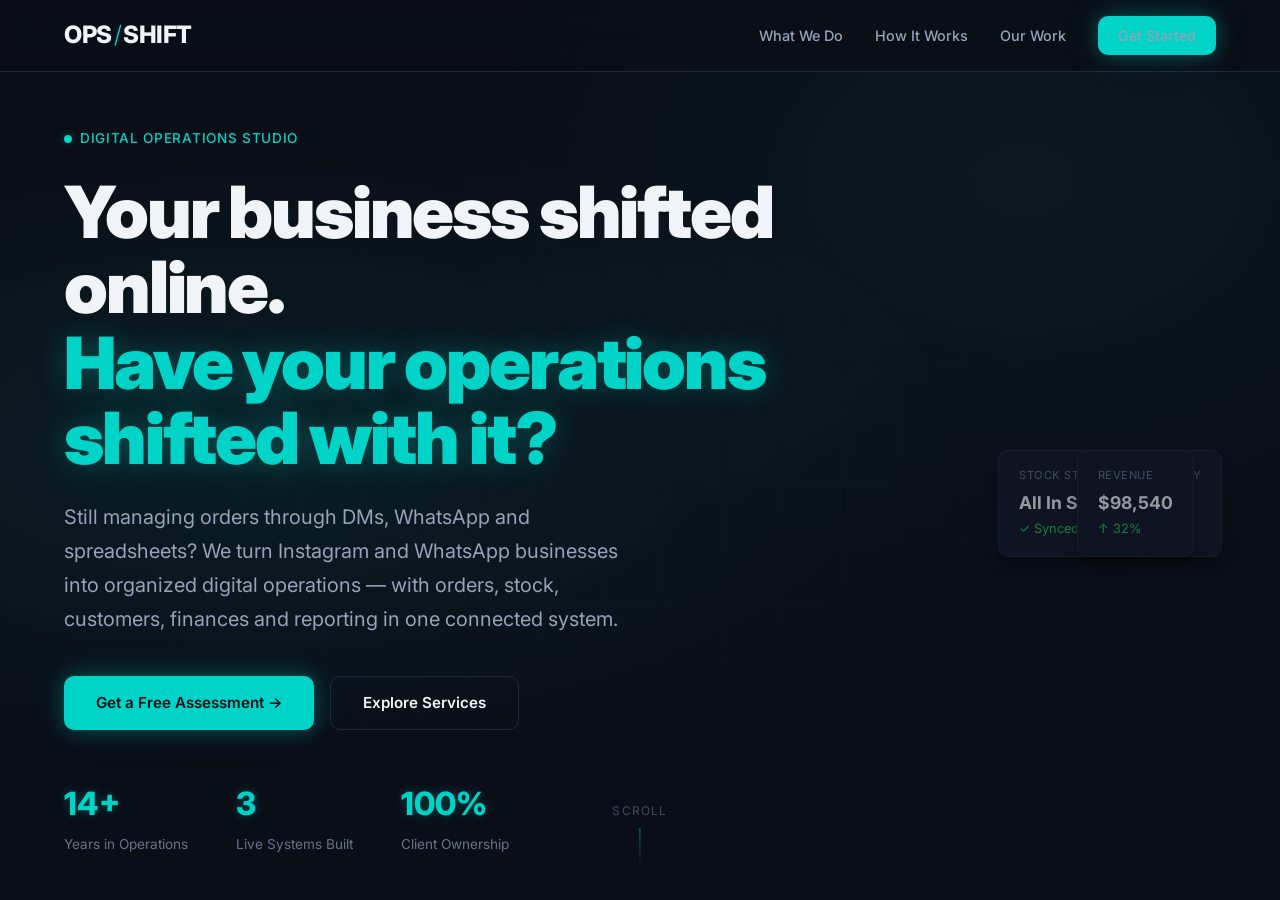
==== index.html @ fdfb65d0 "Add files via upload" ====
<!DOCTYPE html><html lang='en'><head><meta charset='UTF-8'><meta name='viewport' content='width=device-width, initial-scale=1.0'><title>OPS/SHIFT | Digital Operations Studio</title><link rel='preconnect' href='https://fonts.googleapis.com'><link rel='preconnect' href='https://fonts.gstatic.com' crossorigin><link href='https://fonts.googleapis.com/css2?family=Inter:wght@300;400;500;600;700;800;900&display=swap' rel='stylesheet'><link rel='stylesheet' href='styles.css'><style>nav{position:fixed;top:0;left:0;right:0;z-index:1000;padding:16px 0;background:rgba(10,14,23,0.8);backdrop-filter:blur(20px);border-bottom:1px solid var(--border);transition:var(--transition-base)}nav.scrolled{padding:12px 0;background:rgba(10,14,23,0.95)}.nav-inner{display:flex;align-items:center;justify-content:space-between}.logo{font-family:var(--font-display);font-size:1.5rem;font-weight:800;color:var(--text-primary);letter-spacing:-0.02em;display:flex;align-items:center;gap:2px}.logo .slash{color:var(--accent);font-weight:300;text-shadow:0 0 10px var(--accent-glow)}.nav-links{display:flex;align-items:center;gap:32px}@media(max-width:768px){.nav-links{display:none}}.nav-links a{color:var(--text-secondary);font-size:0.9rem;font-weight:500;position:relative}.nav-links a::after{content:'';position:absolute;bottom:-4px;left:0;width:0;height:2px;background:var(--accent);transition:var(--transition-base);box-shadow:0 0 6px var(--accent-glow)}.nav-links a:hover{color:var(--text-primary)}.nav-links a:hover::after{width:100%}.nav-cta{padding:8px 20px;font-size:0.85rem}.mobile-menu-btn{display:none;background:none;border:none;color:var(--text-primary);font-size:1.5rem;cursor:pointer}@media(max-width:768px){.mobile-menu-btn{display:block}}.hero{min-height:100vh;display:flex;align-items:center;position:relative;overflow:hidden;padding-top:80px}.hero-bg{position:absolute;inset:0;z-index:0}.hero-bg::before{content:'';position:absolute;inset:0;background:radial-gradient(ellipse at 20% 50%,rgba(0,212,200,0.08) 0%,transparent 50%),radial-gradient(ellipse at 80% 20%,rgba(0,212,200,0.05) 0%,transparent 40%)}.hero-grid{position:absolute;inset:0;background-image:linear-gradient(rgba(0,212,200,0.03) 1px,transparent 1px),linear-gradient(90deg,rgba(0,212,200,0.03) 1px,transparent 1px);background-size:60px 60px;opacity:0.5;mask-image:radial-gradient(ellipse at center,black 30%,transparent 70%)}.hero-content{position:relative;z-index:2;max-width:800px}.hero-tag{display:inline-flex;align-items:center;gap:8px;margin-bottom:24px}.hero-tag .dot{width:8px;height:8px;background:var(--accent);border-radius:50%;box-shadow:0 0 10px var(--accent-glow);animation:pulse 2s ease-in-out infinite}.hero-tag span{font-size:0.85rem;color:var(--accent);font-weight:500;letter-spacing:0.05em;text-transform:uppercase}.hero-title{font-family:var(--font-display);font-size:clamp(2.5rem,6vw,4.5rem);font-weight:900;line-height:1.05;margin-bottom:24px;letter-spacing:-0.03em}.hero-title .line{display:block}.hero-title .accent{color:var(--accent);text-shadow:0 0 30px var(--accent-glow)}.hero-desc{font-size:clamp(1rem,2vw,1.25rem);color:var(--text-secondary);max-width:560px;margin-bottom:40px;line-height:1.7}.hero-cta{display:flex;gap:16px;flex-wrap:wrap;margin-bottom:48px}.hero-stats{display:flex;gap:48px;flex-wrap:wrap}.stat-item{opacity:0;animation:fadeInUp 0.6s ease forwards}.stat-item:nth-child(1){animation-delay:0.8s}.stat-item:nth-child(2){animation-delay:1s}.stat-item:nth-child(3){animation-delay:1.2s}.stat-number{font-family:var(--font-display);font-size:2rem;font-weight:800;color:var(--accent);text-shadow:0 0 10px var(--accent-glow)}.stat-label{font-size:0.85rem;color:var(--text-muted);margin-top:4px}.hero-visual{position:absolute;right:0;top:50%;transform:translateY(-50%);width:45%;max-width:600px;z-index:1;opacity:0.6;pointer-events:none}@media(max-width:1024px){.hero-visual{display:none}}.floating-card{position:absolute;background:var(--bg-card);border:1px solid var(--border);border-radius:var(--radius-md);padding:16px 20px;box-shadow:var(--shadow-lg);animation:float 6s ease-in-out infinite}.floating-card:nth-child(1){top:20%;right:10%;animation-delay:0s}.floating-card:nth-child(2){top:45%;right:25%;animation-delay:2s}.floating-card:nth-child(3){top:70%;right:15%;animation-delay:4s}.floating-card .label{font-size:0.7rem;color:var(--text-muted);text-transform:uppercase;letter-spacing:0.05em;margin-bottom:4px}.floating-card .value{font-family:var(--font-display);font-size:1.1rem;font-weight:700;color:var(--text-primary)}.floating-card .change{font-size:0.8rem;color:var(--success);margin-top:2px}.scroll-indicator{position:absolute;bottom:32px;left:50%;transform:translateX(-50%);display:flex;flex-direction:column;align-items:center;gap:8px;opacity:0.6}.scroll-indicator span{font-size:0.75rem;color:var(--text-muted);text-transform:uppercase;letter-spacing:0.1em}.scroll-indicator .line{width:1px;height:40px;background:linear-gradient(to bottom,var(--accent),transparent);animation:pulse 2s ease-in-out infinite}</style></head><body><div class='scanline-overlay'></div><div class='noise-overlay'></div><div class='cursor-glow' id='cursorGlow'></div><nav id='navbar'><div class='container nav-inner'><a href='index.html' class='logo'>OPS<span class='slash'>/</span>SHIFT</a><div class='nav-links'><a href='services.html'>What We Do</a><a href='process.html'>How It Works</a><a href='work.html'>Our Work</a><a href='contact.html' class='btn btn-primary nav-cta'>Get Started</a></div><button class='mobile-menu-btn' id='mobileMenuBtn' aria-label='Menu'>☰</button></div></nav><main><section class='hero'><div class='hero-bg'><div class='hero-grid'></div></div><div class='container'><div class='hero-content'><div class='hero-tag'><span class='dot'></span><span>Digital Operations Studio</span></div><h1 class='hero-title'><span class='line'>Your business shifted</span><span class='line'>online.</span><span class='line accent'>Have your operations</span><span class='line accent'>shifted with it?</span></h1><p class='hero-desc'>Still managing orders through DMs, WhatsApp and spreadsheets? We turn Instagram and WhatsApp businesses into organized digital operations — with orders, stock, customers, finances and reporting in one connected system.</p><div class='hero-cta'><a href='contact.html' class='btn btn-primary'>Get a Free Assessment →</a><a href='services.html' class='btn btn-outline'>Explore Services</a></div><div class='hero-stats'><div class='stat-item'><div class='stat-number'>14+</div><div class='stat-label'>Years in Operations</div></div><div class='stat-item'><div class='stat-number'>3</div><div class='stat-label'>Live Systems Built</div></div><div class='stat-item'><div class='stat-number'>100%</div><div class='stat-label'>Client Ownership</div></div></div></div></div><div class='hero-visual'><div class='floating-card'><div class='label'>Orders Today</div><div class='value'>128</div><div class='change'>↑ 28%</div></div><div class='floating-card'><div class='label'>Stock Status</div><div class='value'>All In Stock</div><div class='change'>✓ Synced</div></div><div class='floating-card'><div class='label'>Revenue</div><div class='value'>$98,540</div><div class='change'>↑ 32%</div></div></div><div class='scroll-indicator'><span>Scroll</span><div class='line'></div></div></section></main><script>document.addEventListener('DOMContentLoaded',()=>{const navbar=document.getElementById('navbar');window.addEventListener('scroll',()=>{if(window.scrollY>50){navbar.classList.add('scrolled')}else{navbar.classList.remove('scrolled')}});const cursorGlow=document.getElementById('cursorGlow');let mouseX=0,mouseY=0,currentX=0,currentY=0;document.addEventListener('mousemove',(e)=>{mouseX=e.clientX;mouseY=e.clientY;cursorGlow.classList.add('active')});function animateCursor(){currentX+=(mouseX-currentX)*0.1;currentY+=(mouseY-currentY)*0.1;cursorGlow.style.left=currentX+'px';cursorGlow.style.top=currentY+'px';requestAnimationFrame(animateCursor)}animateCursor();document.addEventListener('mouseleave',()=>cursorGlow.classList.remove('active'));const observerOptions={threshold:0.1,rootMargin:'0px 0px -50px 0px'};const observer=new IntersectionObserver((entries)=>{entries.forEach(entry=>{if(entry.isIntersecting){entry.target.style.opacity='1';entry.target.style.transform='translateY(0)';observer.unobserve(entry.target)}})},observerOptions);document.querySelectorAll('.stat-item').forEach(el=>{el.style.opacity='0';el.style.transform='translateY(20px)';el.style.transition='opacity 0.6s ease, transform 0.6s ease';observer.observe(el)})});</script><script type="module" src="https://static.cloudflareinsights.com/beacon.min.js/v4513226cdae34746b4dedf0b4dfa099e1781791509496" integrity="sha512-ZE9pZaUXND66v380QUtch/5sE9tPFh2zg45pR2PB0CVkCtOREv2AJKkSidISWkysEuQ0EH8faUU5du78bx87UQ==" data-cf-beacon='{"version":"2024.11.0","token":"4655f3c58dd6497fb7ddb85b68480db7"}' crossorigin="anonymous"></script>
</body></html>
---- styles.css ----
:root {--bg-primary:#0a0e17;--bg-secondary:#0d111c;--bg-card:#111827;--bg-card-hover:#1a2332;--text-primary:#f0f4f8;--text-secondary:#94a3b8;--text-muted:#64748b;--accent:#00d4c8;--accent-glow:rgba(0,212,200,0.3);--accent-dim:rgba(0,212,200,0.1);--border:#1e293b;--border-hover:#334155;--danger:#ef4444;--success:#22c55e;--font-display:'Inter',system-ui,-apple-system,sans-serif;--font-body:'Inter',system-ui,-apple-system,sans-serif;--transition-fast:0.15s ease;--transition-base:0.3s ease;--transition-slow:0.5s cubic-bezier(0.4,0,0.2,1);--shadow-sm:0 1px 2px rgba(0,0,0,0.3);--shadow-md:0 4px 6px -1px rgba(0,0,0,0.4),0 2px 4px -2px rgba(0,0,0,0.3);--shadow-lg:0 10px 15px -3px rgba(0,0,0,0.5),0 4px 6px -4px rgba(0,0,0,0.4);--shadow-glow:0 0 20px var(--accent-glow),0 0 40px var(--accent-dim);--radius-sm:6px;--radius-md:10px;--radius-lg:16px;--radius-xl:24px}*{margin:0;padding:0;box-sizing:border-box}html{scroll-behavior:smooth;font-size:16px}body{font-family:var(--font-body);background:var(--bg-primary);color:var(--text-primary);line-height:1.6;overflow-x:hidden;min-height:100vh;-webkit-font-smoothing:antialiased;-moz-osx-font-smoothing:grayscale}::selection{background:var(--accent);color:var(--bg-primary)}::-webkit-scrollbar{width:8px}::-webkit-scrollbar-track{background:var(--bg-primary)}::-webkit-scrollbar-thumb{background:var(--border);border-radius:4px}::-webkit-scrollbar-thumb:hover{background:var(--border-hover)}a{color:var(--accent);text-decoration:none;transition:var(--transition-base)}a:hover{color:var(--text-primary);text-shadow:0 0 10px var(--accent-glow)}img{max-width:100%;height:auto;display:block}.container{width:100%;max-width:1200px;margin:0 auto;padding:0 24px}@media(max-width:768px){.container{padding:0 16px}}.section{padding:100px 0;position:relative}@media(max-width:768px){.section{padding:60px 0}}.section-title{font-family:var(--font-display);font-size:clamp(2rem,5vw,3.5rem);font-weight:800;line-height:1.1;margin-bottom:16px;letter-spacing:-0.02em}.section-title .accent{color:var(--accent);text-shadow:0 0 20px var(--accent-glow)}.section-subtitle{font-size:clamp(1rem,2vw,1.25rem);color:var(--text-secondary);max-width:600px;margin-bottom:48px;line-height:1.7}.btn{display:inline-flex;align-items:center;justify-content:center;gap:8px;padding:14px 32px;font-family:var(--font-display);font-size:0.95rem;font-weight:600;border-radius:var(--radius-md);cursor:pointer;transition:var(--transition-base);border:none;white-space:nowrap;position:relative;overflow:hidden}.btn-primary{background:var(--accent);color:var(--bg-primary);box-shadow:var(--shadow-glow)}.btn-primary:hover{transform:translateY(-2px);box-shadow:0 0 30px var(--accent-glow),0 0 60px var(--accent-dim);color:var(--bg-primary)}.btn-primary:active{transform:translateY(0)}.btn-outline{background:transparent;color:var(--text-primary);border:1px solid var(--border)}.btn-outline:hover{border-color:var(--accent);color:var(--accent);box-shadow:var(--shadow-glow)}.btn-ghost{background:transparent;color:var(--text-secondary)}.btn-ghost:hover{color:var(--text-primary)}.card{background:var(--bg-card);border:1px solid var(--border);border-radius:var(--radius-lg);padding:32px;transition:var(--transition-base);position:relative;overflow:hidden}.card::before{content:'';position:absolute;top:0;left:0;right:0;height:1px;background:linear-gradient(90deg,transparent,var(--accent),transparent);opacity:0;transition:var(--transition-base)}.card:hover{border-color:var(--border-hover);transform:translateY(-4px);box-shadow:var(--shadow-lg)}.card:hover::before{opacity:1}.card-icon{width:48px;height:48px;border-radius:var(--radius-md);background:var(--accent-dim);display:flex;align-items:center;justify-content:center;margin-bottom:20px;color:var(--accent);font-size:1.5rem}.card-title{font-family:var(--font-display);font-size:1.25rem;font-weight:700;margin-bottom:12px}.card-text{color:var(--text-secondary);font-size:0.95rem;line-height:1.6}.tag{display:inline-flex;align-items:center;gap:6px;padding:6px 14px;background:var(--accent-dim);border:1px solid rgba(0,212,200,0.2);border-radius:100px;font-size:0.8rem;font-weight:500;color:var(--accent);letter-spacing:0.02em}.grid-2{display:grid;grid-template-columns:repeat(2,1fr);gap:24px}@media(max-width:768px){.grid-2{grid-template-columns:1fr}}.grid-3{display:grid;grid-template-columns:repeat(3,1fr);gap:24px}@media(max-width:768px){.grid-3{grid-template-columns:1fr}}.grid-4{display:grid;grid-template-columns:repeat(4,1fr);gap:24px}@media(max-width:1024px){.grid-4{grid-template-columns:repeat(2,1fr)}}@media(max-width:768px){.grid-4{grid-template-columns:1fr}}.divider{width:60px;height:3px;background:var(--accent);border-radius:2px;margin-bottom:24px;box-shadow:0 0 10px var(--accent-glow)}.text-center{text-align:center}.mx-auto{margin-left:auto;margin-right:auto}.mt-8{margin-top:32px}.mb-8{margin-bottom:32px}.flex{display:flex}.items-center{align-items:center}.justify-between{justify-content:space-between}.gap-4{gap:16px}.hidden{display:none}@keyframes fadeInUp{from{opacity:0;transform:translateY(30px)}to{opacity:1;transform:translateY(0)}}@keyframes fadeIn{from{opacity:0}to{opacity:1}}@keyframes slideInLeft{from{opacity:0;transform:translateX(-40px)}to{opacity:1;transform:translateX(0)}}@keyframes slideInRight{from{opacity:0;transform:translateX(40px)}to{opacity:1;transform:translateX(0)}}@keyframes pulse{0%,100%{opacity:1}50%{opacity:0.5}}@keyframes float{0%,100%{transform:translateY(0)}50%{transform:translateY(-10px)}}@keyframes scanline{0%{transform:translateY(-100%)}100%{transform:translateY(100vh)}}@keyframes glitch{0%,100%{transform:translate(0)}20%{transform:translate(-2px,2px)}40%{transform:translate(-2px,-2px)}60%{transform:translate(2px,2px)}80%{transform:translate(2px,-2px)}}.animate-fadeInUp{animation:fadeInUp 0.8s var(--transition-slow) forwards}.animate-fadeIn{animation:fadeIn 0.6s ease forwards}.animate-slideInLeft{animation:slideInLeft 0.8s var(--transition-slow) forwards}.animate-slideInRight{animation:slideInRight 0.8s var(--transition-slow) forwards}.animate-pulse-slow{animation:pulse 3s ease-in-out infinite}.animate-float{animation:float 6s ease-in-out infinite}.glitch-text{position:relative}.glitch-text::before,.glitch-text::after{content:attr(data-text);position:absolute;top:0;left:0;width:100%;height:100%}.glitch-text::before{left:2px;text-shadow:-1px 0 #ff0000;clip:rect(24px,550px,90px,0);animation:glitch 3s infinite linear alternate-reverse}.glitch-text::after{left:-2px;text-shadow:-1px 0 #00ffff;clip:rect(85px,550px,140px,0);animation:glitch 2.5s infinite linear alternate-reverse}.scanline-overlay{position:fixed;top:0;left:0;width:100%;height:100%;pointer-events:none;z-index:9999;opacity:0.03;background:repeating-linear-gradient(0deg,transparent,transparent 2px,rgba(0,212,200,0.03) 2px,rgba(0,212,200,0.03) 4px)}.noise-overlay{position:fixed;top:0;left:0;width:100%;height:100%;pointer-events:none;z-index:9998;opacity:0.02;background-image:url('data:image/svg+xml,<svg viewBox=0 0 256 256 xmlns=http://www.w3.org/2000/svg><filter id=noise><feTurbulence type=fractalNoise baseFrequency=0.9 numOctaves=4 stitchTiles=stitch/></filter><rect width=100%25 height=100%25 filter=url(%23noise)/></svg>');background-repeat:repeat;background-size:256px 256px}.cursor-glow{position:fixed;width:300px;height:300px;border-radius:50%;background:radial-gradient(circle,var(--accent-dim) 0%,transparent 70%);pointer-events:none;z-index:9997;transform:translate(-50%,-50%);transition:opacity 0.3s ease;opacity:0}.cursor-glow.active{opacity:1}@media(prefers-reduced-motion:reduce){*,*::before,*::after{animation-duration:0.01ms!important;animation-iteration-count:1!important;transition-duration:0.01ms!important}}
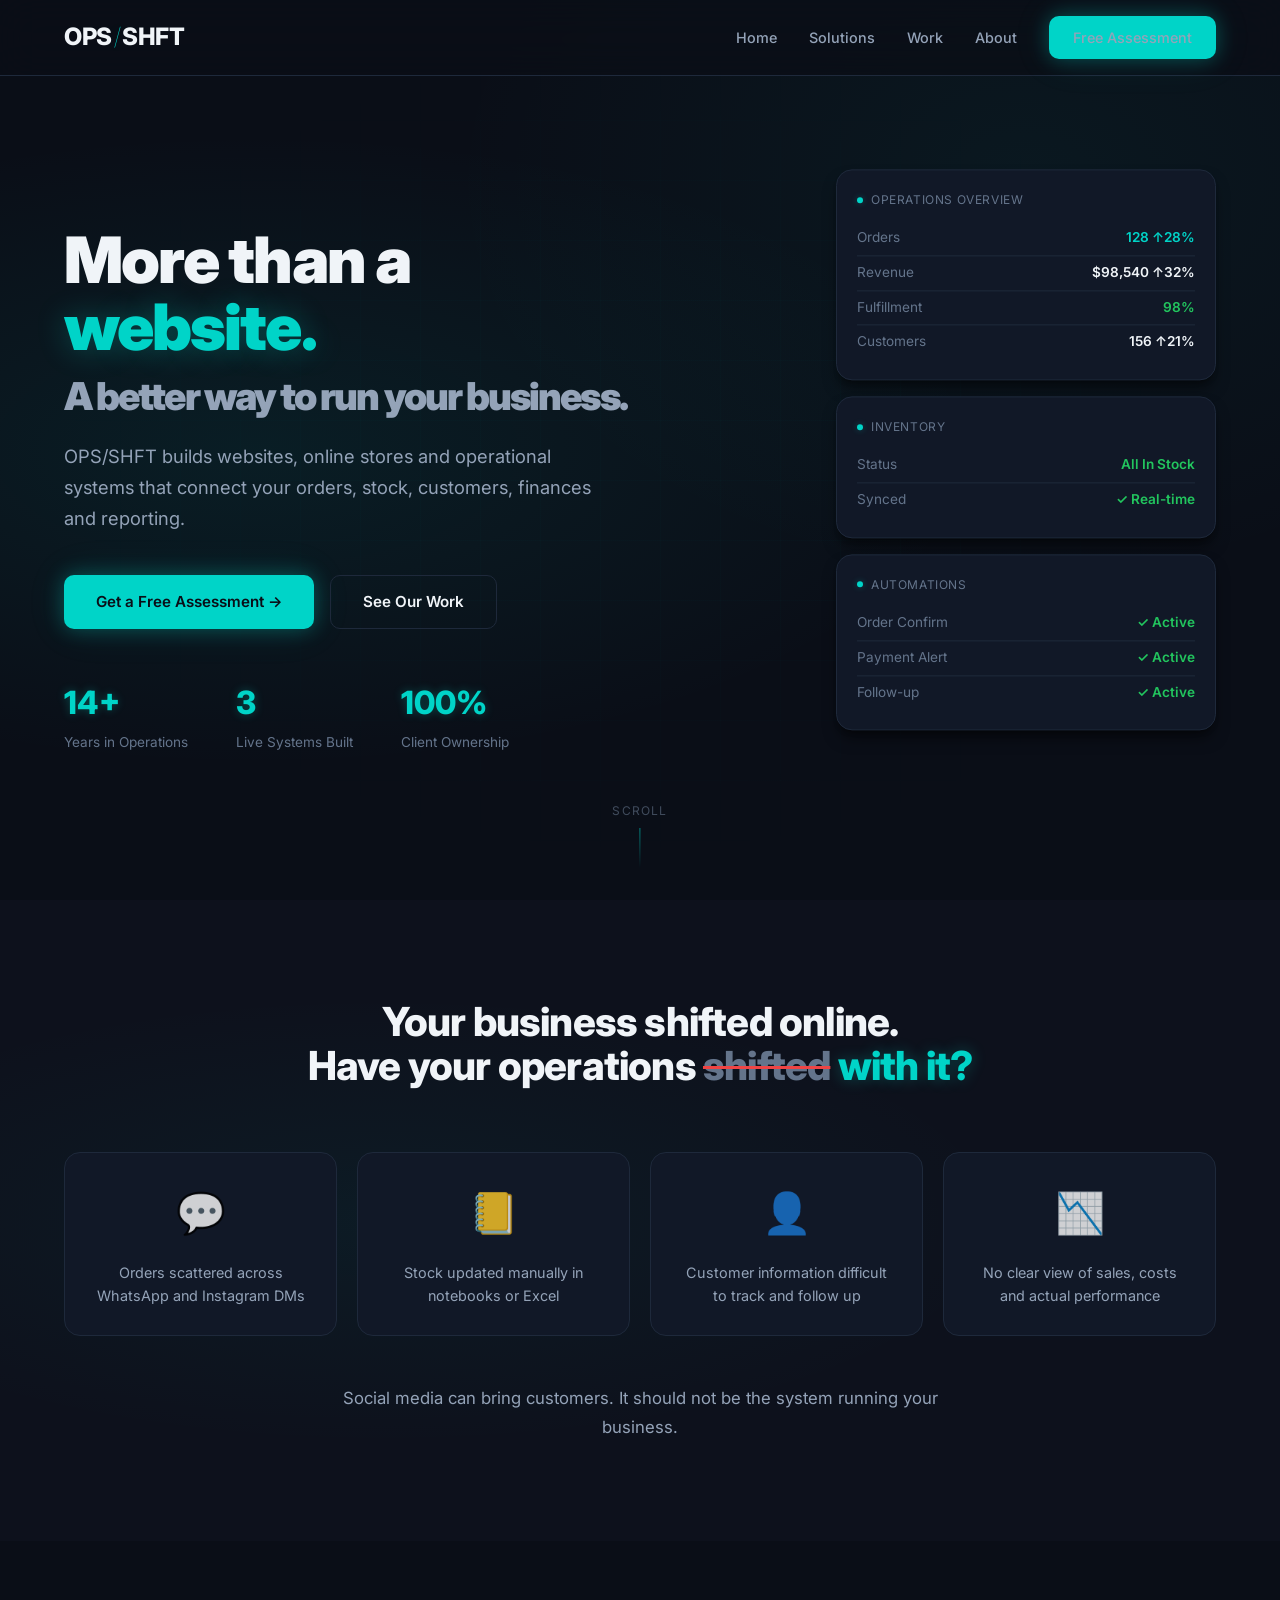
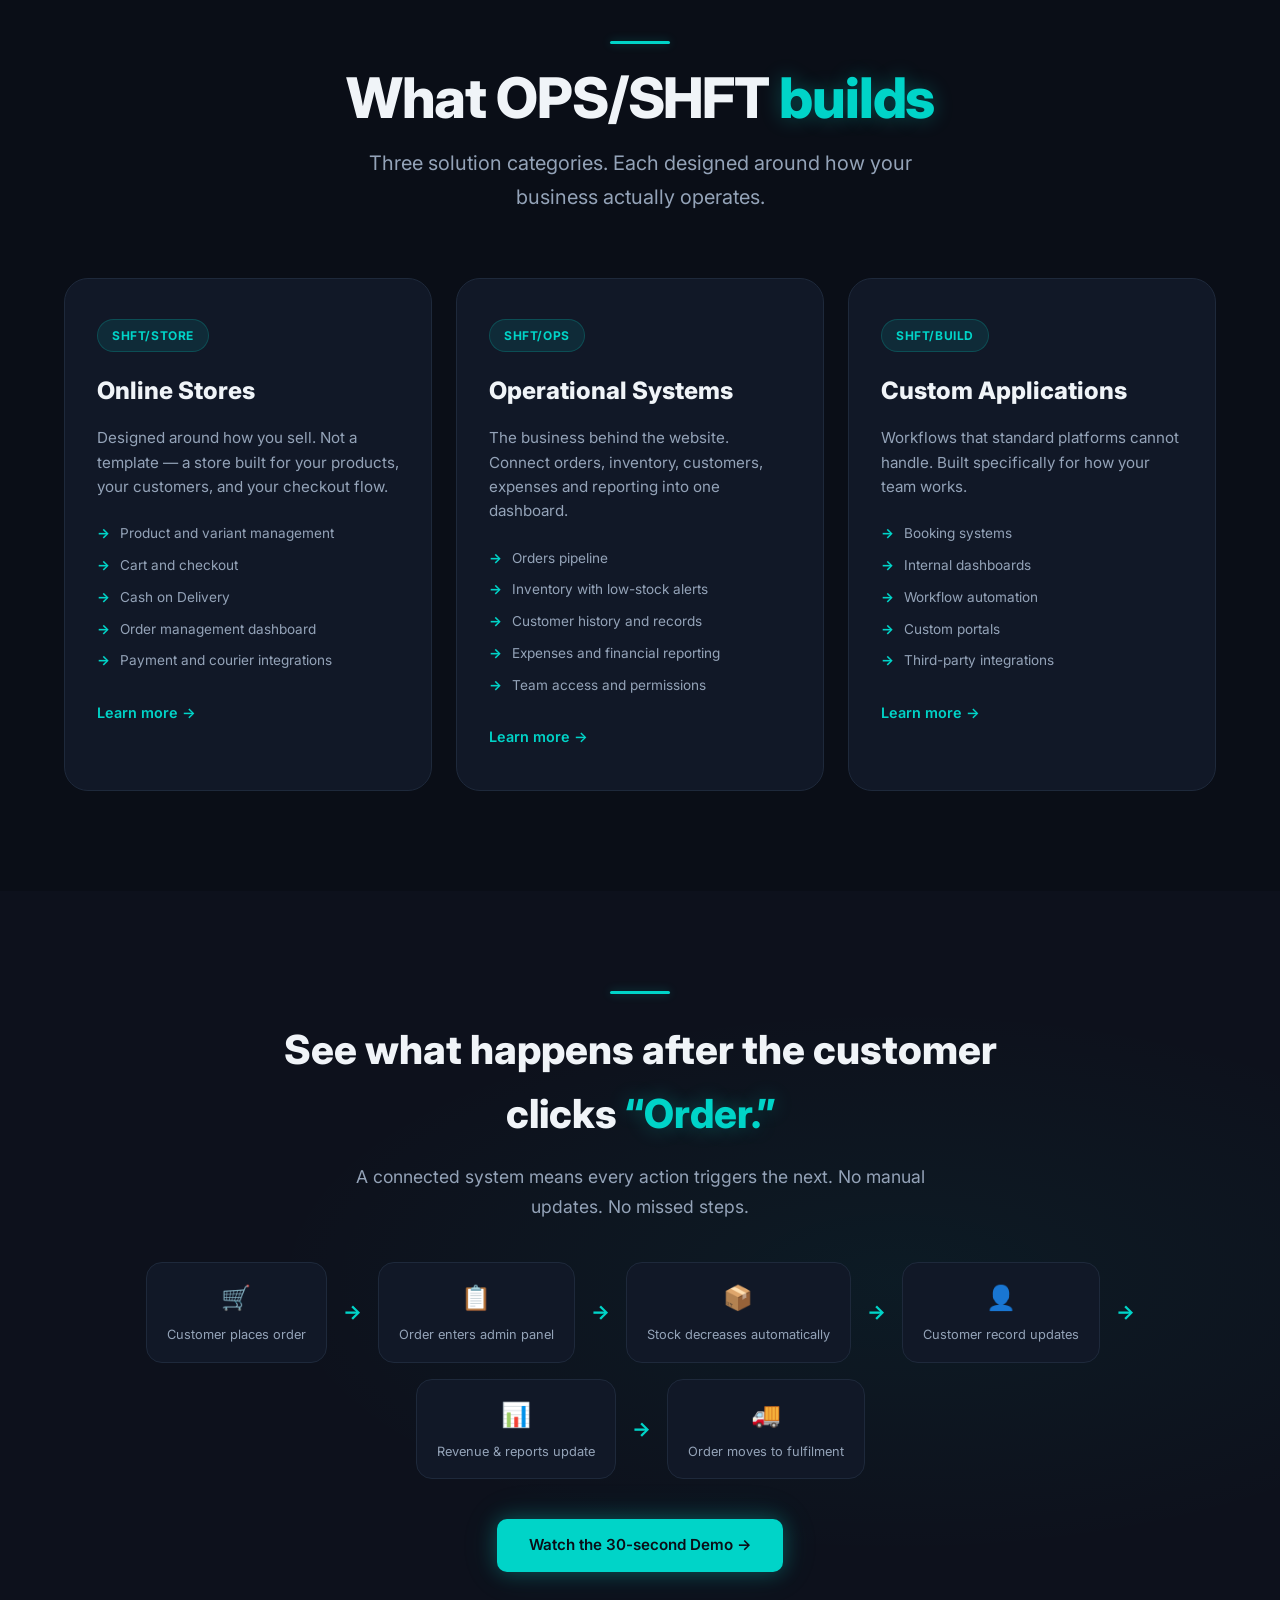
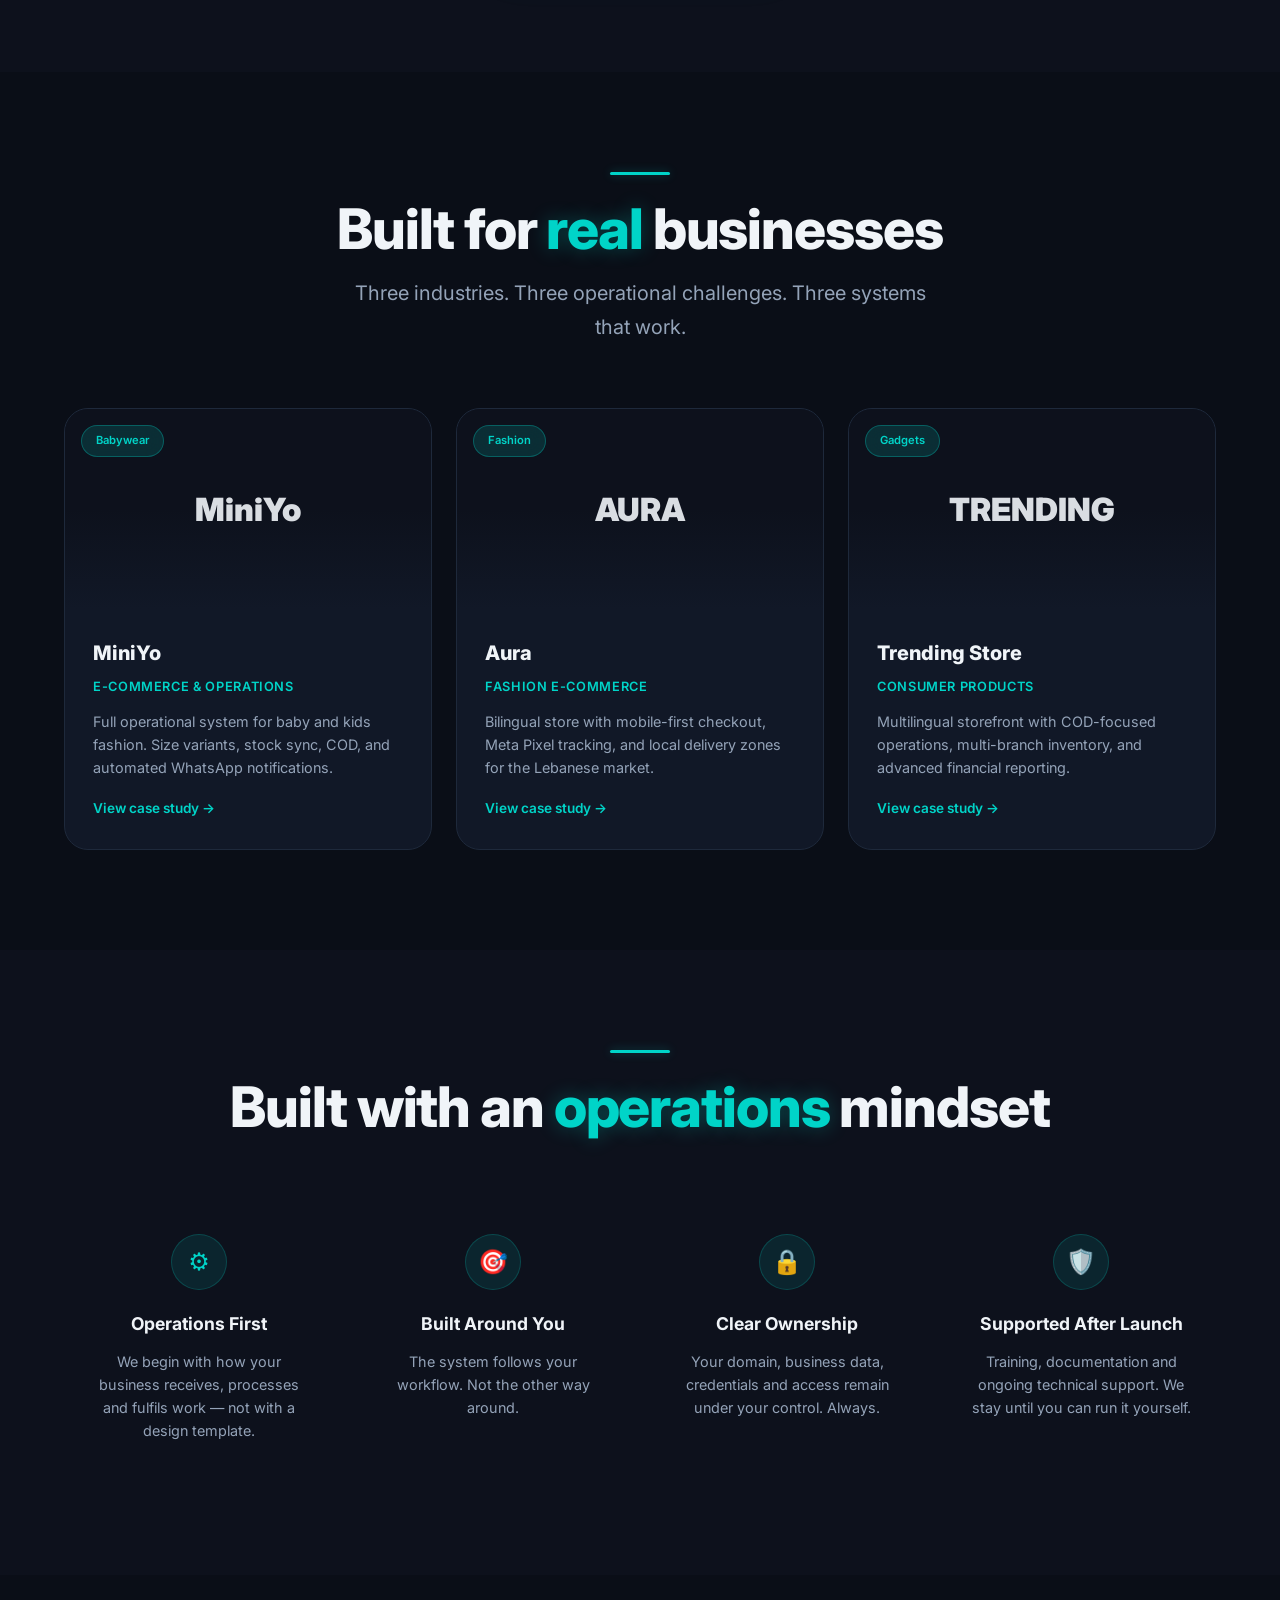
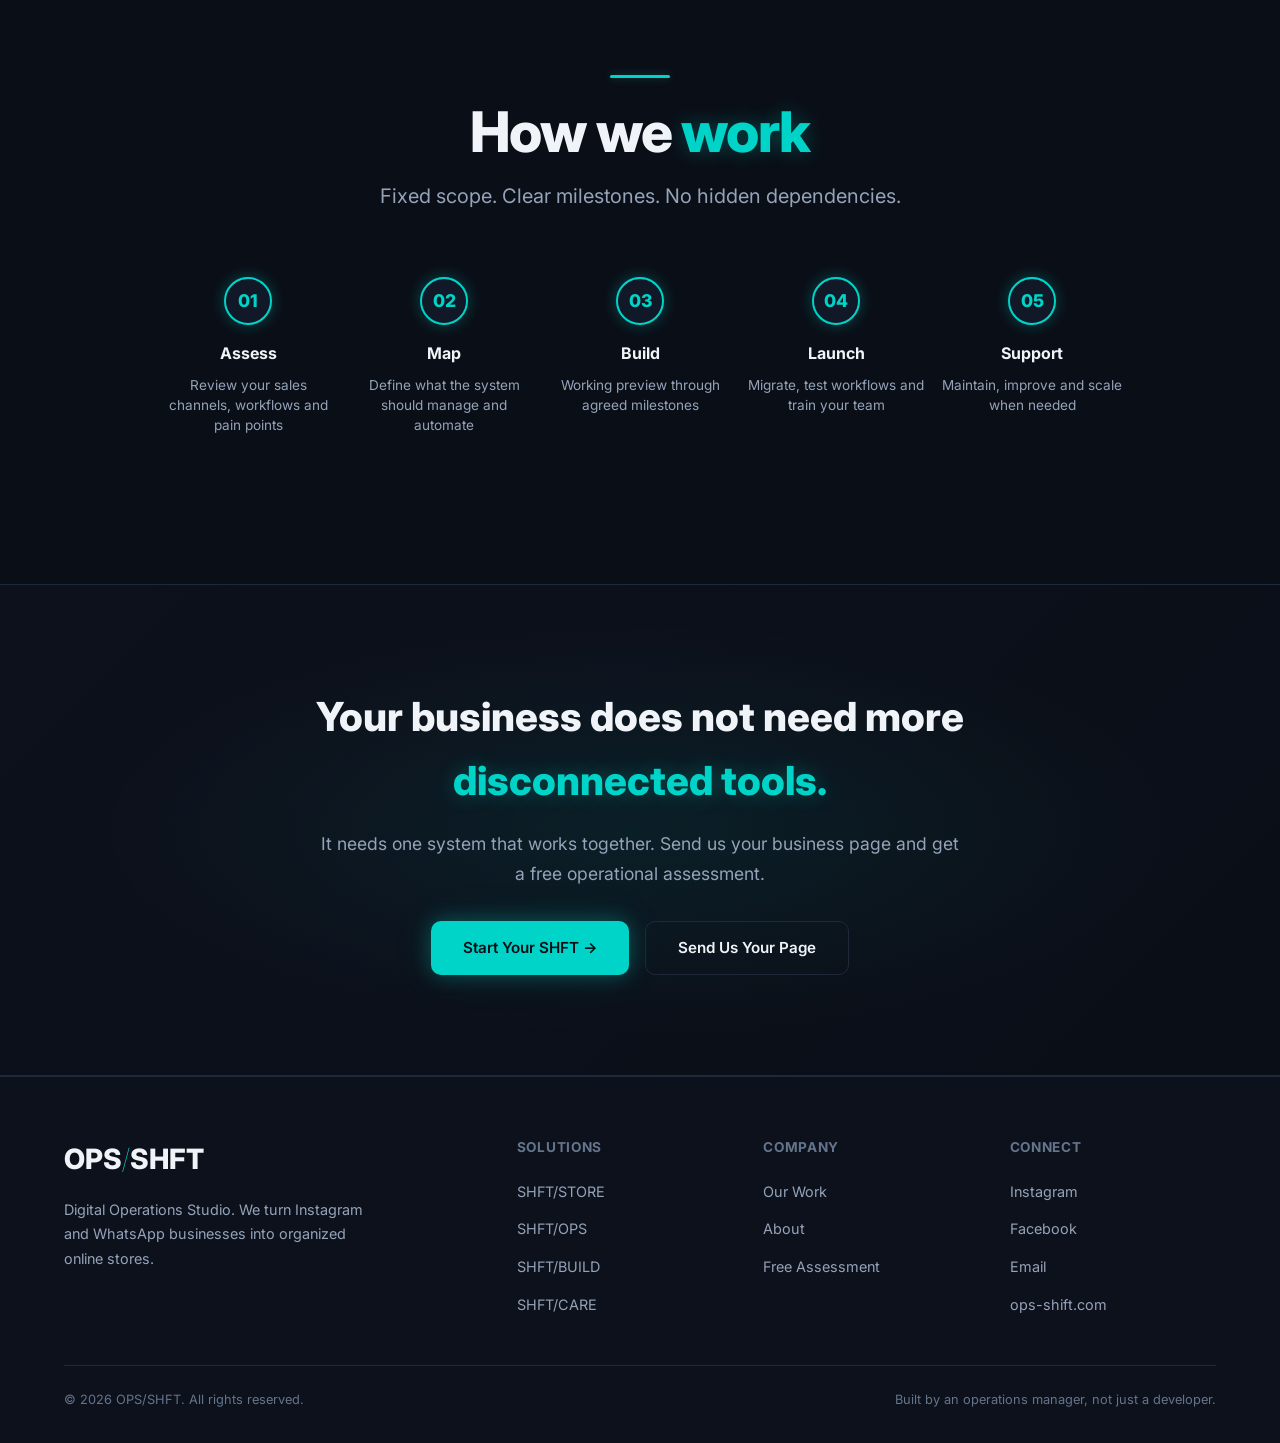
==== commit cea74148: "Add files via upload" ====
--- a/index.html
+++ b/index.html
@@ -1,2 +1 @@
-<!DOCTYPE html><html lang='en'><head><meta charset='UTF-8'><meta name='viewport' content='width=device-width, initial-scale=1.0'><title>OPS/SHIFT | Digital Operations Studio</title><link rel='preconnect' href='https://fonts.googleapis.com'><link rel='preconnect' href='https://fonts.gstatic.com' crossorigin><link href='https://fonts.googleapis.com/css2?family=Inter:wght@300;400;500;600;700;800;900&display=swap' rel='stylesheet'><link rel='stylesheet' href='styles.css'><style>nav{position:fixed;top:0;left:0;right:0;z-index:1000;padding:16px 0;background:rgba(10,14,23,0.8);backdrop-filter:blur(20px);border-bottom:1px solid var(--border);transition:var(--transition-base)}nav.scrolled{padding:12px 0;background:rgba(10,14,23,0.95)}.nav-inner{display:flex;align-items:center;justify-content:space-between}.logo{font-family:var(--font-display);font-size:1.5rem;font-weight:800;color:var(--text-primary);letter-spacing:-0.02em;display:flex;align-items:center;gap:2px}.logo .slash{color:var(--accent);font-weight:300;text-shadow:0 0 10px var(--accent-glow)}.nav-links{display:flex;align-items:center;gap:32px}@media(max-width:768px){.nav-links{display:none}}.nav-links a{color:var(--text-secondary);font-size:0.9rem;font-weight:500;position:relative}.nav-links a::after{content:'';position:absolute;bottom:-4px;left:0;width:0;height:2px;background:var(--accent);transition:var(--transition-base);box-shadow:0 0 6px var(--accent-glow)}.nav-links a:hover{color:var(--text-primary)}.nav-links a:hover::after{width:100%}.nav-cta{padding:8px 20px;font-size:0.85rem}.mobile-menu-btn{display:none;background:none;border:none;color:var(--text-primary);font-size:1.5rem;cursor:pointer}@media(max-width:768px){.mobile-menu-btn{display:block}}.hero{min-height:100vh;display:flex;align-items:center;position:relative;overflow:hidden;padding-top:80px}.hero-bg{position:absolute;inset:0;z-index:0}.hero-bg::before{content:'';position:absolute;inset:0;background:radial-gradient(ellipse at 20% 50%,rgba(0,212,200,0.08) 0%,transparent 50%),radial-gradient(ellipse at 80% 20%,rgba(0,212,200,0.05) 0%,transparent 40%)}.hero-grid{position:absolute;inset:0;background-image:linear-gradient(rgba(0,212,200,0.03) 1px,transparent 1px),linear-gradient(90deg,rgba(0,212,200,0.03) 1px,transparent 1px);background-size:60px 60px;opacity:0.5;mask-image:radial-gradient(ellipse at center,black 30%,transparent 70%)}.hero-content{position:relative;z-index:2;max-width:800px}.hero-tag{display:inline-flex;align-items:center;gap:8px;margin-bottom:24px}.hero-tag .dot{width:8px;height:8px;background:var(--accent);border-radius:50%;box-shadow:0 0 10px var(--accent-glow);animation:pulse 2s ease-in-out infinite}.hero-tag span{font-size:0.85rem;color:var(--accent);font-weight:500;letter-spacing:0.05em;text-transform:uppercase}.hero-title{font-family:var(--font-display);font-size:clamp(2.5rem,6vw,4.5rem);font-weight:900;line-height:1.05;margin-bottom:24px;letter-spacing:-0.03em}.hero-title .line{display:block}.hero-title .accent{color:var(--accent);text-shadow:0 0 30px var(--accent-glow)}.hero-desc{font-size:clamp(1rem,2vw,1.25rem);color:var(--text-secondary);max-width:560px;margin-bottom:40px;line-height:1.7}.hero-cta{display:flex;gap:16px;flex-wrap:wrap;margin-bottom:48px}.hero-stats{display:flex;gap:48px;flex-wrap:wrap}.stat-item{opacity:0;animation:fadeInUp 0.6s ease forwards}.stat-item:nth-child(1){animation-delay:0.8s}.stat-item:nth-child(2){animation-delay:1s}.stat-item:nth-child(3){animation-delay:1.2s}.stat-number{font-family:var(--font-display);font-size:2rem;font-weight:800;color:var(--accent);text-shadow:0 0 10px var(--accent-glow)}.stat-label{font-size:0.85rem;color:var(--text-muted);margin-top:4px}.hero-visual{position:absolute;right:0;top:50%;transform:translateY(-50%);width:45%;max-width:600px;z-index:1;opacity:0.6;pointer-events:none}@media(max-width:1024px){.hero-visual{display:none}}.floating-card{position:absolute;background:var(--bg-card);border:1px solid var(--border);border-radius:var(--radius-md);padding:16px 20px;box-shadow:var(--shadow-lg);animation:float 6s ease-in-out infinite}.floating-card:nth-child(1){top:20%;right:10%;animation-delay:0s}.floating-card:nth-child(2){top:45%;right:25%;animation-delay:2s}.floating-card:nth-child(3){top:70%;right:15%;animation-delay:4s}.floating-card .label{font-size:0.7rem;color:var(--text-muted);text-transform:uppercase;letter-spacing:0.05em;margin-bottom:4px}.floating-card .value{font-family:var(--font-display);font-size:1.1rem;font-weight:700;color:var(--text-primary)}.floating-card .change{font-size:0.8rem;color:var(--success);margin-top:2px}.scroll-indicator{position:absolute;bottom:32px;left:50%;transform:translateX(-50%);display:flex;flex-direction:column;align-items:center;gap:8px;opacity:0.6}.scroll-indicator span{font-size:0.75rem;color:var(--text-muted);text-transform:uppercase;letter-spacing:0.1em}.scroll-indicator .line{width:1px;height:40px;background:linear-gradient(to bottom,var(--accent),transparent);animation:pulse 2s ease-in-out infinite}</style></head><body><div class='scanline-overlay'></div><div class='noise-overlay'></div><div class='cursor-glow' id='cursorGlow'></div><nav id='navbar'><div class='container nav-inner'><a href='index.html' class='logo'>OPS<span class='slash'>/</span>SHIFT</a><div class='nav-links'><a href='services.html'>What We Do</a><a href='process.html'>How It Works</a><a href='work.html'>Our Work</a><a href='contact.html' class='btn btn-primary nav-cta'>Get Started</a></div><button class='mobile-menu-btn' id='mobileMenuBtn' aria-label='Menu'>☰</button></div></nav><main><section class='hero'><div class='hero-bg'><div class='hero-grid'></div></div><div class='container'><div class='hero-content'><div class='hero-tag'><span class='dot'></span><span>Digital Operations Studio</span></div><h1 class='hero-title'><span class='line'>Your business shifted</span><span class='line'>online.</span><span class='line accent'>Have your operations</span><span class='line accent'>shifted with it?</span></h1><p class='hero-desc'>Still managing orders through DMs, WhatsApp and spreadsheets? We turn Instagram and WhatsApp businesses into organized digital operations — with orders, stock, customers, finances and reporting in one connected system.</p><div class='hero-cta'><a href='contact.html' class='btn btn-primary'>Get a Free Assessment →</a><a href='services.html' class='btn btn-outline'>Explore Services</a></div><div class='hero-stats'><div class='stat-item'><div class='stat-number'>14+</div><div class='stat-label'>Years in Operations</div></div><div class='stat-item'><div class='stat-number'>3</div><div class='stat-label'>Live Systems Built</div></div><div class='stat-item'><div class='stat-number'>100%</div><div class='stat-label'>Client Ownership</div></div></div></div></div><div class='hero-visual'><div class='floating-card'><div class='label'>Orders Today</div><div class='value'>128</div><div class='change'>↑ 28%</div></div><div class='floating-card'><div class='label'>Stock Status</div><div class='value'>All In Stock</div><div class='change'>✓ Synced</div></div><div class='floating-card'><div class='label'>Revenue</div><div class='value'>$98,540</div><div class='change'>↑ 32%</div></div></div><div class='scroll-indicator'><span>Scroll</span><div class='line'></div></div></section></main><script>document.addEventListener('DOMContentLoaded',()=>{const navbar=document.getElementById('navbar');window.addEventListener('scroll',()=>{if(window.scrollY>50){navbar.classList.add('scrolled')}else{navbar.classList.remove('scrolled')}});const cursorGlow=document.getElementById('cursorGlow');let mouseX=0,mouseY=0,currentX=0,currentY=0;document.addEventListener('mousemove',(e)=>{mouseX=e.clientX;mouseY=e.clientY;cursorGlow.classList.add('active')});function animateCursor(){currentX+=(mouseX-currentX)*0.1;currentY+=(mouseY-currentY)*0.1;cursorGlow.style.left=currentX+'px';cursorGlow.style.top=currentY+'px';requestAnimationFrame(animateCursor)}animateCursor();document.addEventListener('mouseleave',()=>cursorGlow.classList.remove('active'));const observerOptions={threshold:0.1,rootMargin:'0px 0px -50px 0px'};const observer=new IntersectionObserver((entries)=>{entries.forEach(entry=>{if(entry.isIntersecting){entry.target.style.opacity='1';entry.target.style.transform='translateY(0)';observer.unobserve(entry.target)}})},observerOptions);document.querySelectorAll('.stat-item').forEach(el=>{el.style.opacity='0';el.style.transform='translateY(20px)';el.style.transition='opacity 0.6s ease, transform 0.6s ease';observer.observe(el)})});</script><script type="module" src="https://static.cloudflareinsights.com/beacon.min.js/v4513226cdae34746b4dedf0b4dfa099e1781791509496" integrity="sha512-ZE9pZaUXND66v380QUtch/5sE9tPFh2zg45pR2PB0CVkCtOREv2AJKkSidISWkysEuQ0EH8faUU5du78bx87UQ==" data-cf-beacon='{"version":"2024.11.0","token":"4655f3c58dd6497fb7ddb85b68480db7"}' crossorigin="anonymous"></script>
-</body></html>+<!DOCTYPE html><html lang='en'><head><meta charset='UTF-8'><meta name='viewport' content='width=device-width, initial-scale=1.0'><title>OPS/SHFT | More Than a Website</title><link rel='preconnect' href='https://fonts.googleapis.com'><link rel='preconnect' href='https://fonts.gstatic.com' crossorigin><link href='https://fonts.googleapis.com/css2?family=Inter:wght@300;400;500;600;700;800;900&display=swap' rel='stylesheet'><link rel='stylesheet' href='styles.css'><style>nav{position:fixed;top:0;left:0;right:0;z-index:1000;padding:16px 0;background:rgba(10,14,23,0.8);backdrop-filter:blur(20px);border-bottom:1px solid var(--border);transition:var(--transition-base)}nav.scrolled{padding:12px 0;background:rgba(10,14,23,0.95)}.nav-inner{display:flex;align-items:center;justify-content:space-between}.logo{font-family:var(--font-display);font-size:1.5rem;font-weight:800;color:var(--text-primary);letter-spacing:-0.02em;display:flex;align-items:center;gap:2px;text-decoration:none}.logo .slash{color:var(--accent);font-weight:100;text-shadow:0 0 15px var(--accent-glow)}.nav-links{display:flex;align-items:center;gap:32px}@media(max-width:768px){.nav-links{display:none}}.nav-links a{color:var(--text-secondary);font-size:0.9rem;font-weight:500;position:relative;white-space:nowrap}.nav-links a::after{content:'';position:absolute;bottom:-4px;left:0;width:0;height:2px;background:var(--accent);transition:var(--transition-base);box-shadow:0 0 6px var(--accent-glow)}.nav-links a:hover{color:var(--text-primary)}.nav-links a:hover::after{width:100%}.nav-cta{padding:10px 24px;font-size:0.85rem}.mobile-menu-btn{display:none;background:none;border:none;color:var(--text-primary);font-size:1.5rem;cursor:pointer}@media(max-width:768px){.mobile-menu-btn{display:block}}.hero{min-height:100vh;display:flex;align-items:center;position:relative;overflow:hidden;padding-top:80px}.hero-bg{position:absolute;inset:0;z-index:0}.hero-bg::before{content:'';position:absolute;inset:0;background:radial-gradient(ellipse at 20% 50%,rgba(0,212,200,0.08) 0%,transparent 50%),radial-gradient(ellipse at 80% 20%,rgba(0,212,200,0.05) 0%,transparent 40%)}.hero-grid{position:absolute;inset:0;background-image:linear-gradient(rgba(0,212,200,0.03) 1px,transparent 1px),linear-gradient(90deg,rgba(0,212,200,0.03) 1px,transparent 1px);background-size:60px 60px;opacity:0.5;mask-image:radial-gradient(ellipse at center,black 30%,transparent 70%)}.hero-content{position:relative;z-index:2;max-width:700px}.hero-title{font-family:var(--font-display);font-size:clamp(2.5rem,6vw,4rem);font-weight:900;line-height:1.05;margin-bottom:24px;letter-spacing:-0.03em}.hero-title .line{display:block}.hero-title .accent{color:var(--accent);text-shadow:0 0 30px var(--accent-glow)}.hero-desc{font-size:clamp(1rem,2vw,1.15rem);color:var(--text-secondary);max-width:540px;margin-bottom:40px;line-height:1.7}.hero-cta{display:flex;gap:16px;flex-wrap:wrap;margin-bottom:48px}.hero-stats{display:flex;gap:48px;flex-wrap:wrap}.stat-item{opacity:0;animation:fadeInUp 0.6s ease forwards}.stat-item:nth-child(1){animation-delay:0.6s}.stat-item:nth-child(2){animation-delay:0.8s}.stat-item:nth-child(3){animation-delay:1s}.stat-number{font-family:var(--font-display);font-size:2rem;font-weight:800;color:var(--accent);text-shadow:0 0 10px var(--accent-glow)}.stat-label{font-size:0.85rem;color:var(--text-muted);margin-top:4px}.chaos-control{position:absolute;right:5%;top:50%;transform:translateY(-50%);width:380px;z-index:1;display:flex;flex-direction:column;gap:16px}@media(max-width:1200px){.chaos-control{display:none}}.cc-panel{background:var(--bg-card);border:1px solid var(--border);border-radius:var(--radius-lg);padding:20px;box-shadow:var(--shadow-lg);animation:float 6s ease-in-out infinite}.cc-panel:nth-child(1){animation-delay:0s}.cc-panel:nth-child(2){animation-delay:2s}.cc-panel:nth-child(3){animation-delay:4s}.cc-panel-header{display:flex;align-items:center;gap:8px;margin-bottom:12px;font-size:0.75rem;text-transform:uppercase;letter-spacing:0.05em;color:var(--text-muted)}.cc-panel-header .dot{width:6px;height:6px;border-radius:50%;background:var(--accent);box-shadow:0 0 6px var(--accent-glow)}.cc-panel-row{display:flex;align-items:center;justify-content:space-between;padding:6px 0;font-size:0.85rem;border-bottom:1px solid var(--border)}.cc-panel-row:last-child{border-bottom:none}.cc-panel-row .label{color:var(--text-muted)}.cc-panel-row .value{color:var(--text-primary);font-weight:600}.cc-panel-row .value.positive{color:var(--success)}.cc-panel-row .value.accent{color:var(--accent)}.scroll-indicator{position:absolute;bottom:32px;left:50%;transform:translateX(-50%);display:flex;flex-direction:column;align-items:center;gap:8px;opacity:0.6}.scroll-indicator span{font-size:0.75rem;color:var(--text-muted);text-transform:uppercase;letter-spacing:0.1em}.scroll-indicator .line{width:1px;height:40px;background:linear-gradient(to bottom,var(--accent),transparent);animation:pulse 2s ease-in-out infinite}.problem-section{padding:100px 0;background:var(--bg-secondary);position:relative;overflow:hidden}.problem-section::before{content:'';position:absolute;inset:0;background:radial-gradient(ellipse at 30% 50%,rgba(0,212,200,0.05) 0%,transparent 50%)}.problem-inner{position:relative;z-index:2}.problem-header{text-align:center;margin-bottom:64px}.problem-header h2{font-size:clamp(1.75rem,4vw,2.5rem)}.problem-header h2 .chaos{color:var(--text-muted);text-decoration:line-through;text-decoration-color:var(--danger);text-decoration-thickness:3px}.problem-header h2 .control{color:var(--accent);text-shadow:0 0 15px var(--accent-glow)}.problem-grid{display:grid;grid-template-columns:repeat(4,1fr);gap:20px}@media(max-width:1024px){.problem-grid{grid-template-columns:repeat(2,1fr)}}@media(max-width:640px){.problem-grid{grid-template-columns:1fr}}.problem-card{background:var(--bg-card);border:1px solid var(--border);border-radius:var(--radius-lg);padding:28px;text-align:center;transition:var(--transition-base)}.problem-card:hover{border-color:var(--border-hover);transform:translateY(-4px)}.problem-icon{font-size:2.5rem;margin-bottom:16px;opacity:0.8}.problem-text{color:var(--text-secondary);font-size:0.9rem;line-height:1.6}.problem-footer{text-align:center;margin-top:48px;color:var(--text-secondary);font-size:1.05rem;max-width:600px;margin-left:auto;margin-right:auto;line-height:1.7}.solutions-section{padding:100px 0}.solutions-header{text-align:center;margin-bottom:64px}.solutions-grid{display:grid;grid-template-columns:repeat(3,1fr);gap:24px}@media(max-width:1024px){.solutions-grid{grid-template-columns:1fr}}.solution-card{background:var(--bg-card);border:1px solid var(--border);border-radius:var(--radius-xl);padding:40px 32px;transition:var(--transition-base);position:relative;overflow:hidden}.solution-card::before{content:'';position:absolute;top:0;left:0;right:0;height:2px;background:linear-gradient(90deg,transparent,var(--accent),transparent);opacity:0;transition:var(--transition-base)}.solution-card:hover{border-color:var(--border-hover);transform:translateY(-6px);box-shadow:var(--shadow-lg)}.solution-card:hover::before{opacity:1}.solution-badge{display:inline-flex;padding:6px 14px;background:var(--accent-dim);border:1px solid rgba(0,212,200,0.2);border-radius:100px;font-size:0.75rem;font-weight:700;color:var(--accent);letter-spacing:0.05em;text-transform:uppercase;margin-bottom:20px}.solution-title{font-family:var(--font-display);font-size:1.5rem;font-weight:800;margin-bottom:16px}.solution-desc{color:var(--text-secondary);font-size:0.95rem;line-height:1.6;margin-bottom:24px}.solution-features{list-style:none;display:flex;flex-direction:column;gap:10px;margin-bottom:28px}.solution-features li{display:flex;align-items:flex-start;gap:10px;color:var(--text-secondary);font-size:0.85rem}.solution-features li::before{content:'→';color:var(--accent);font-weight:700;flex-shrink:0}.solution-cta{font-size:0.9rem;font-weight:600;color:var(--accent);display:inline-flex;align-items:center;gap:6px}.solution-cta:hover{gap:10px}.demo-section{padding:100px 0;background:var(--bg-secondary);position:relative;overflow:hidden}.demo-section::before{content:'';position:absolute;inset:0;background:radial-gradient(ellipse at 70% 50%,rgba(0,212,200,0.05) 0%,transparent 50%)}.demo-inner{position:relative;z-index:2;text-align:center}.demo-inner .divider{margin:0 auto 24px}.demo-title{font-family:var(--font-display);font-size:clamp(1.75rem,4vw,2.5rem);font-weight:800;margin-bottom:16px}.demo-title .accent{color:var(--accent);text-shadow:0 0 20px var(--accent-glow)}.demo-desc{color:var(--text-secondary);font-size:1.1rem;max-width:600px;margin:0 auto 40px;line-height:1.7}.demo-flow{display:flex;align-items:center;justify-content:center;gap:16px;flex-wrap:wrap;margin-bottom:40px}.demo-step{background:var(--bg-card);border:1px solid var(--border);border-radius:var(--radius-lg);padding:16px 20px;text-align:center;min-width:140px;transition:var(--transition-base)}.demo-step:hover{border-color:var(--accent);box-shadow:var(--shadow-glow)}.demo-step-icon{font-size:1.5rem;margin-bottom:8px}.demo-step-label{font-size:0.8rem;color:var(--text-secondary)}.demo-arrow{color:var(--accent);font-size:1.25rem;font-weight:700}.work-preview{padding:100px 0}.work-preview-header{text-align:center;margin-bottom:64px}.work-grid{display:grid;grid-template-columns:repeat(3,1fr);gap:24px}@media(max-width:1024px){.work-grid{grid-template-columns:1fr}}.work-card{background:var(--bg-card);border:1px solid var(--border);border-radius:var(--radius-xl);overflow:hidden;transition:var(--transition-base)}.work-card:hover{border-color:var(--border-hover);transform:translateY(-6px);box-shadow:var(--shadow-lg)}.work-image{height:200px;background:var(--bg-secondary);display:flex;align-items:center;justify-content:center;position:relative;overflow:hidden}.work-image::before{content:'';position:absolute;inset:0;background:linear-gradient(180deg,transparent 50%,var(--bg-card) 100%)}.work-logo{font-family:var(--font-display);font-size:2rem;font-weight:900;color:var(--text-primary);opacity:0.9;z-index:2;position:relative}.work-badge{position:absolute;top:16px;left:16px;padding:6px 14px;background:rgba(0,212,200,0.15);border:1px solid rgba(0,212,200,0.3);border-radius:100px;font-size:0.7rem;font-weight:600;color:var(--accent);backdrop-filter:blur(10px);z-index:2}.work-content{padding:28px}.work-name{font-family:var(--font-display);font-size:1.25rem;font-weight:800;margin-bottom:8px}.work-category{font-size:0.8rem;color:var(--accent);font-weight:600;margin-bottom:12px;text-transform:uppercase;letter-spacing:0.05em}.work-desc{color:var(--text-secondary);font-size:0.9rem;line-height:1.6;margin-bottom:16px}.work-link{font-size:0.85rem;font-weight:600;color:var(--accent);display:inline-flex;align-items:center;gap:6px}.work-link:hover{gap:10px}.why-section{padding:100px 0;background:var(--bg-secondary)}.why-header{text-align:center;margin-bottom:64px}.why-grid{display:grid;grid-template-columns:repeat(4,1fr);gap:24px}@media(max-width:1024px){.why-grid{grid-template-columns:repeat(2,1fr)}}@media(max-width:640px){.why-grid{grid-template-columns:1fr}}.why-card{text-align:center;padding:32px 24px}.why-icon{width:56px;height:56px;border-radius:50%;background:var(--accent-dim);display:flex;align-items:center;justify-content:center;margin:0 auto 20px;color:var(--accent);font-size:1.5rem;border:1px solid rgba(0,212,200,0.2)}.why-title{font-family:var(--font-display);font-size:1.1rem;font-weight:700;margin-bottom:12px}.why-text{color:var(--text-secondary);font-size:0.9rem;line-height:1.6}.process-section{padding:100px 0}.process-header{text-align:center;margin-bottom:64px}.process-steps{display:flex;justify-content:center;gap:16px;flex-wrap:wrap;margin-bottom:48px}.process-step-num{width:48px;height:48px;border-radius:50%;background:var(--bg-card);border:2px solid var(--accent);display:flex;align-items:center;justify-content:center;font-family:var(--font-display);font-size:1.1rem;font-weight:800;color:var(--accent);box-shadow:0 0 15px var(--accent-glow);margin:0 auto 16px}.process-step-title{font-weight:700;font-size:1rem;margin-bottom:8px;text-align:center}.process-step-desc{color:var(--text-secondary);font-size:0.85rem;text-align:center;line-height:1.5;max-width:180px;margin:0 auto}.assessment-cta{padding:100px 0;background:linear-gradient(135deg,var(--bg-secondary) 0%,var(--bg-primary) 100%);position:relative;overflow:hidden;border-top:1px solid var(--border);border-bottom:1px solid var(--border)}.assessment-cta::before{content:'';position:absolute;inset:0;background:radial-gradient(ellipse at 50% 50%,rgba(0,212,200,0.08) 0%,transparent 60%)}.assessment-inner{position:relative;z-index:2;text-align:center;max-width:700px;margin:0 auto}.assessment-title{font-family:var(--font-display);font-size:clamp(1.75rem,4vw,2.5rem);font-weight:800;margin-bottom:16px}.assessment-title .accent{color:var(--accent);text-shadow:0 0 20px var(--accent-glow)}.assessment-desc{color:var(--text-secondary);font-size:1.1rem;margin-bottom:32px;line-height:1.7}.whatsapp-float{position:fixed;bottom:24px;right:24px;z-index:9996;width:56px;height:56px;border-radius:50%;background:#25d366;display:flex;align-items:center;justify-content:center;color:#fff;font-size:1.75rem;box-shadow:0 4px 12px rgba(0,0,0,0.3);transition:var(--transition-base)}.whatsapp-float:hover{transform:scale(1.1)}@media(min-width:769px){.whatsapp-float{display:none}}footer{background:var(--bg-secondary);border-top:1px solid var(--border);padding:60px 0 32px}.footer-grid{display:grid;grid-template-columns:2fr 1fr 1fr 1fr;gap:40px;margin-bottom:48px}@media(max-width:768px){.footer-grid{grid-template-columns:1fr 1fr}}.footer-logo{font-size:1.75rem;font-weight:800;margin-bottom:16px;display:inline-block;color:var(--text-primary);text-decoration:none}.footer-logo .slash{color:var(--accent);font-weight:100}.footer-desc{color:var(--text-secondary);font-size:0.9rem;line-height:1.7;max-width:300px}.footer-title{font-size:0.85rem;font-weight:700;text-transform:uppercase;letter-spacing:0.05em;color:var(--text-muted);margin-bottom:20px}.footer-links{list-style:none;display:flex;flex-direction:column;gap:12px}.footer-links a{color:var(--text-secondary);font-size:0.9rem;text-decoration:none;transition:var(--transition-base)}.footer-links a:hover{color:var(--accent)}.footer-bottom{border-top:1px solid var(--border);padding-top:24px;display:flex;justify-content:space-between;align-items:center;flex-wrap:wrap;gap:16px}.footer-bottom p{color:var(--text-muted);font-size:0.8rem}</style></head><body><div class='scanline-overlay'></div><div class='noise-overlay'></div><div class='cursor-glow' id='cursorGlow'></div><div class='page-transition' id='pageTransition'><div class='page-transition-overlay'></div><div class='page-transition-slash'>/</div></div><nav id='navbar'><div class='container nav-inner'><a href='index.html' class='logo' data-transition>OPS<span class='slash'>/</span>SHFT</a><div class='nav-links'><a href='index.html' data-transition>Home</a><a href='solutions.html' data-transition>Solutions</a><a href='work.html' data-transition>Work</a><a href='about.html' data-transition>About</a><a href='assessment.html' class='btn btn-primary nav-cta' data-transition>Free Assessment</a></div><button class='mobile-menu-btn' id='mobileMenuBtn' aria-label='Menu'>☰</button></div></nav><main><section class='hero'><div class='hero-bg'><div class='hero-grid'></div></div><div class='container'><div class='hero-content'><h1 class='hero-title'><span class='line'>More than a</span><span class='line accent'>website.</span><span class='line' style='font-size:0.6em;color:var(--text-secondary);margin-top:16px'>A better way to run your business.</span></h1><p class='hero-desc'>OPS/SHFT builds websites, online stores and operational systems that connect your orders, stock, customers, finances and reporting.</p><div class='hero-cta'><a href='assessment.html' class='btn btn-primary' data-transition>Get a Free Assessment →</a><a href='work.html' class='btn btn-outline' data-transition>See Our Work</a></div><div class='hero-stats'><div class='stat-item'><div class='stat-number'>14+</div><div class='stat-label'>Years in Operations</div></div><div class='stat-item'><div class='stat-number'>3</div><div class='stat-label'>Live Systems Built</div></div><div class='stat-item'><div class='stat-number'>100%</div><div class='stat-label'>Client Ownership</div></div></div></div></div><div class='chaos-control'><div class='cc-panel'><div class='cc-panel-header'><span class='dot'></span>Operations Overview</div><div class='cc-panel-row'><span class='label'>Orders</span><span class='value accent'>128 ↑28%</span></div><div class='cc-panel-row'><span class='label'>Revenue</span><span class='value'>$98,540 ↑32%</span></div><div class='cc-panel-row'><span class='label'>Fulfillment</span><span class='value positive'>98%</span></div><div class='cc-panel-row'><span class='label'>Customers</span><span class='value'>156 ↑21%</span></div></div><div class='cc-panel'><div class='cc-panel-header'><span class='dot'></span>Inventory</div><div class='cc-panel-row'><span class='label'>Status</span><span class='value positive'>All In Stock</span></div><div class='cc-panel-row'><span class='label'>Synced</span><span class='value positive'>✓ Real-time</span></div></div><div class='cc-panel'><div class='cc-panel-header'><span class='dot'></span>Automations</div><div class='cc-panel-row'><span class='label'>Order Confirm</span><span class='value positive'>✓ Active</span></div><div class='cc-panel-row'><span class='label'>Payment Alert</span><span class='value positive'>✓ Active</span></div><div class='cc-panel-row'><span class='label'>Follow-up</span><span class='value positive'>✓ Active</span></div></div></div><div class='scroll-indicator'><span>Scroll</span><div class='line'></div></div></section><section class='problem-section'><div class='container problem-inner'><div class='problem-header'><h2 class='section-title'>Your business shifted online.<br>Have your operations <span class='chaos'>shifted</span> <span class='control'>with it?</span></h2></div><div class='problem-grid'><div class='problem-card'><div class='problem-icon'>💬</div><p class='problem-text'>Orders scattered across WhatsApp and Instagram DMs</p></div><div class='problem-card'><div class='problem-icon'>📒</div><p class='problem-text'>Stock updated manually in notebooks or Excel</p></div><div class='problem-card'><div class='problem-icon'>👤</div><p class='problem-text'>Customer information difficult to track and follow up</p></div><div class='problem-card'><div class='problem-icon'>📉</div><p class='problem-text'>No clear view of sales, costs and actual performance</p></div></div><p class='problem-footer'>Social media can bring customers. It should not be the system running your business.</p></div></section><section class='solutions-section'><div class='container'><div class='solutions-header'><div class='divider mx-auto'></div><h2 class='section-title text-center'>What OPS/SHFT <span class='accent'>builds</span></h2><p class='section-subtitle mx-auto text-center'>Three solution categories. Each designed around how your business actually operates.</p></div><div class='solutions-grid'><div class='solution-card'><span class='solution-badge'>SHFT/STORE</span><h3 class='solution-title'>Online Stores</h3><p class='solution-desc'>Designed around how you sell. Not a template — a store built for your products, your customers, and your checkout flow.</p><ul class='solution-features'><li>Product and variant management</li><li>Cart and checkout</li><li>Cash on Delivery</li><li>Order management dashboard</li><li>Payment and courier integrations</li></ul><a href='solutions.html#store' class='solution-cta' data-transition>Learn more →</a></div><div class='solution-card'><span class='solution-badge'>SHFT/OPS</span><h3 class='solution-title'>Operational Systems</h3><p class='solution-desc'>The business behind the website. Connect orders, inventory, customers, expenses and reporting into one dashboard.</p><ul class='solution-features'><li>Orders pipeline</li><li>Inventory with low-stock alerts</li><li>Customer history and records</li><li>Expenses and financial reporting</li><li>Team access and permissions</li></ul><a href='solutions.html#ops' class='solution-cta' data-transition>Learn more →</a></div><div class='solution-card'><span class='solution-badge'>SHFT/BUILD</span><h3 class='solution-title'>Custom Applications</h3><p class='solution-desc'>Workflows that standard platforms cannot handle. Built specifically for how your team works.</p><ul class='solution-features'><li>Booking systems</li><li>Internal dashboards</li><li>Workflow automation</li><li>Custom portals</li><li>Third-party integrations</li></ul><a href='solutions.html#build' class='solution-cta' data-transition>Learn more →</a></div></div></div></section><section class='demo-section'><div class='container demo-inner'><div class='divider mx-auto'></div><h2 class='demo-title'>See what happens after the customer<br>clicks <span class='accent'>“Order.”</span></h2><p class='demo-desc'>A connected system means every action triggers the next. No manual updates. No missed steps.</p><div class='demo-flow'><div class='demo-step'><div class='demo-step-icon'>🛒</div><div class='demo-step-label'>Customer places order</div></div><span class='demo-arrow'>→</span><div class='demo-step'><div class='demo-step-icon'>📋</div><div class='demo-step-label'>Order enters admin panel</div></div><span class='demo-arrow'>→</span><div class='demo-step'><div class='demo-step-icon'>📦</div><div class='demo-step-label'>Stock decreases automatically</div></div><span class='demo-arrow'>→</span><div class='demo-step'><div class='demo-step-icon'>👤</div><div class='demo-step-label'>Customer record updates</div></div><span class='demo-arrow'>→</span><div class='demo-step'><div class='demo-step-icon'>📊</div><div class='demo-step-label'>Revenue & reports update</div></div><span class='demo-arrow'>→</span><div class='demo-step'><div class='demo-step-icon'>🚚</div><div class='demo-step-label'>Order moves to fulfilment</div></div></div><a href='work.html' class='btn btn-primary' data-transition>Watch the 30-second Demo →</a></div></section><section class='work-preview'><div class='container'><div class='work-preview-header'><div class='divider mx-auto'></div><h2 class='section-title text-center'>Built for <span class='accent'>real</span> businesses</h2><p class='section-subtitle mx-auto text-center'>Three industries. Three operational challenges. Three systems that work.</p></div><div class='work-grid'><div class='work-card'><div class='work-image'><span class='work-badge'>Babywear</span><span class='work-logo'>MiniYo</span></div><div class='work-content'><h3 class='work-name'>MiniYo</h3><p class='work-category'>E-commerce & Operations</p><p class='work-desc'>Full operational system for baby and kids fashion. Size variants, stock sync, COD, and automated WhatsApp notifications.</p><a href='work.html#miniyo' class='work-link' data-transition>View case study →</a></div></div><div class='work-card'><div class='work-image'><span class='work-badge'>Fashion</span><span class='work-logo'>AURA</span></div><div class='work-content'><h3 class='work-name'>Aura</h3><p class='work-category'>Fashion E-commerce</p><p class='work-desc'>Bilingual store with mobile-first checkout, Meta Pixel tracking, and local delivery zones for the Lebanese market.</p><a href='work.html#aura' class='work-link' data-transition>View case study →</a></div></div><div class='work-card'><div class='work-image'><span class='work-badge'>Gadgets</span><span class='work-logo'>TRENDING</span></div><div class='work-content'><h3 class='work-name'>Trending Store</h3><p class='work-category'>Consumer Products</p><p class='work-desc'>Multilingual storefront with COD-focused operations, multi-branch inventory, and advanced financial reporting.</p><a href='work.html#trending' class='work-link' data-transition>View case study →</a></div></div></div></div></section><section class='why-section'><div class='container'><div class='why-header'><div class='divider mx-auto'></div><h2 class='section-title text-center'>Built with an <span class='accent'>operations</span> mindset</h2></div><div class='why-grid'><div class='why-card'><div class='why-icon'>⚙️</div><h3 class='why-title'>Operations First</h3><p class='why-text'>We begin with how your business receives, processes and fulfils work — not with a design template.</p></div><div class='why-card'><div class='why-icon'>🎯</div><h3 class='why-title'>Built Around You</h3><p class='why-text'>The system follows your workflow. Not the other way around.</p></div><div class='why-card'><div class='why-icon'>🔒</div><h3 class='why-title'>Clear Ownership</h3><p class='why-text'>Your domain, business data, credentials and access remain under your control. Always.</p></div><div class='why-card'><div class='why-icon'>🛡️</div><h3 class='why-title'>Supported After Launch</h3><p class='why-text'>Training, documentation and ongoing technical support. We stay until you can run it yourself.</p></div></div></div></section><section class='process-section'><div class='container'><div class='process-header'><div class='divider mx-auto'></div><h2 class='section-title text-center'>How we <span class='accent'>work</span></h2><p class='section-subtitle mx-auto text-center'>Fixed scope. Clear milestones. No hidden dependencies.</p></div><div class='process-steps'><div><div class='process-step-num'>01</div><h4 class='process-step-title'>Assess</h4><p class='process-step-desc'>Review your sales channels, workflows and pain points</p></div><div><div class='process-step-num'>02</div><h4 class='process-step-title'>Map</h4><p class='process-step-desc'>Define what the system should manage and automate</p></div><div><div class='process-step-num'>03</div><h4 class='process-step-title'>Build</h4><p class='process-step-desc'>Working preview through agreed milestones</p></div><div><div class='process-step-num'>04</div><h4 class='process-step-title'>Launch</h4><p class='process-step-desc'>Migrate, test workflows and train your team</p></div><div><div class='process-step-num'>05</div><h4 class='process-step-title'>Support</h4><p class='process-step-desc'>Maintain, improve and scale when needed</p></div></div></div></section><section class='assessment-cta'><div class='container assessment-inner'><h2 class='assessment-title'>Your business does not need more<br><span class='accent'>disconnected tools.</span></h2><p class='assessment-desc'>It needs one system that works together. Send us your business page and get a free operational assessment.</p><div style='display:flex;gap:16px;justify-content:center;flex-wrap:wrap'><a href='assessment.html' class='btn btn-primary' data-transition>Start Your SHFT →</a><a href='assessment.html' class='btn btn-outline' data-transition>Send Us Your Page</a></div></div></section></main><a href='https://wa.me/' class='whatsapp-float' target='_blank' rel='noopener' aria-label='WhatsApp'>💬</a><footer><div class='container'><div class='footer-grid'><div><a href='index.html' class='footer-logo' data-transition>OPS<span class='slash'>/</span>SHFT</a><p class='footer-desc'>Digital Operations Studio. We turn Instagram and WhatsApp businesses into organized online stores.</p></div><div><h4 class='footer-title'>Solutions</h4><ul class='footer-links'><li><a href='solutions.html#store' data-transition>SHFT/STORE</a></li><li><a href='solutions.html#ops' data-transition>SHFT/OPS</a></li><li><a href='solutions.html#build' data-transition>SHFT/BUILD</a></li><li><a href='solutions.html#care' data-transition>SHFT/CARE</a></li></ul></div><div><h4 class='footer-title'>Company</h4><ul class='footer-links'><li><a href='work.html' data-transition>Our Work</a></li><li><a href='about.html' data-transition>About</a></li><li><a href='assessment.html' data-transition>Free Assessment</a></li></ul></div><div><h4 class='footer-title'>Connect</h4><ul class='footer-links'><li><a href='https://instagram.com/ops.shift.studio' target='_blank' rel='noopener'>Instagram</a></li><li><a href='https://facebook.com/ops/shift studio' target='_blank' rel='noopener'>Facebook</a></li><li><a href='mailto:ops-shift-studio@gmail.com'>Email</a></li><li><a href='https://ops-shift.com'>ops-shift.com</a></li></ul></div></div><div class='footer-bottom'><p>© 2026 OPS/SHFT. All rights reserved.</p><p>Built by an operations manager, not just a developer.</p></div></div></footer><script>document.addEventListener('DOMContentLoaded',()=>{const navbar=document.getElementById('navbar');window.addEventListener('scroll',()=>{if(window.scrollY>50){navbar.classList.add('scrolled')}else{navbar.classList.remove('scrolled')}});const cursorGlow=document.getElementById('cursorGlow');let mouseX=0,mouseY=0,currentX=0,currentY=0;document.addEventListener('mousemove',(e)=>{mouseX=e.clientX;mouseY=e.clientY;cursorGlow.classList.add('active')});function animateCursor(){currentX+=(mouseX-currentX)*0.1;currentY+=(mouseY-currentY)*0.1;cursorGlow.style.left=currentX+'px';cursorGlow.style.top=currentY+'px';requestAnimationFrame(animateCursor)}animateCursor();document.addEventListener('mouseleave',()=>cursorGlow.classList.remove('active'));const transition=document.getElementById('pageTransition');document.querySelectorAll('a[data-transition]').forEach(link=>{link.addEventListener('click',(e)=>{const href=link.getAttribute('href');if(href&&href.startsWith('http'))return;if(href&&href.startsWith('#'))return;e.preventDefault();transition.classList.add('active');setTimeout(()=>{window.location.href=href},500)})});const observer=new IntersectionObserver((entries)=>{entries.forEach(entry=>{if(entry.isIntersecting){entry.target.style.opacity='1';entry.target.style.transform='translateY(0)';observer.unobserve(entry.target)}})},{threshold:0.1});document.querySelectorAll('.stat-item, .problem-card, .solution-card, .work-card, .why-card, .demo-step').forEach(el=>{el.style.opacity='0';el.style.transform='translateY(30px)';el.style.transition='opacity 0.6s ease, transform 0.6s ease';observer.observe(el)})});</script></body></html>
--- a/styles.css
+++ b/styles.css
@@ -1 +1 @@
-:root {--bg-primary:#0a0e17;--bg-secondary:#0d111c;--bg-card:#111827;--bg-card-hover:#1a2332;--text-primary:#f0f4f8;--text-secondary:#94a3b8;--text-muted:#64748b;--accent:#00d4c8;--accent-glow:rgba(0,212,200,0.3);--accent-dim:rgba(0,212,200,0.1);--border:#1e293b;--border-hover:#334155;--danger:#ef4444;--success:#22c55e;--font-display:'Inter',system-ui,-apple-system,sans-serif;--font-body:'Inter',system-ui,-apple-system,sans-serif;--transition-fast:0.15s ease;--transition-base:0.3s ease;--transition-slow:0.5s cubic-bezier(0.4,0,0.2,1);--shadow-sm:0 1px 2px rgba(0,0,0,0.3);--shadow-md:0 4px 6px -1px rgba(0,0,0,0.4),0 2px 4px -2px rgba(0,0,0,0.3);--shadow-lg:0 10px 15px -3px rgba(0,0,0,0.5),0 4px 6px -4px rgba(0,0,0,0.4);--shadow-glow:0 0 20px var(--accent-glow),0 0 40px var(--accent-dim);--radius-sm:6px;--radius-md:10px;--radius-lg:16px;--radius-xl:24px}*{margin:0;padding:0;box-sizing:border-box}html{scroll-behavior:smooth;font-size:16px}body{font-family:var(--font-body);background:var(--bg-primary);color:var(--text-primary);line-height:1.6;overflow-x:hidden;min-height:100vh;-webkit-font-smoothing:antialiased;-moz-osx-font-smoothing:grayscale}::selection{background:var(--accent);color:var(--bg-primary)}::-webkit-scrollbar{width:8px}::-webkit-scrollbar-track{background:var(--bg-primary)}::-webkit-scrollbar-thumb{background:var(--border);border-radius:4px}::-webkit-scrollbar-thumb:hover{background:var(--border-hover)}a{color:var(--accent);text-decoration:none;transition:var(--transition-base)}a:hover{color:var(--text-primary);text-shadow:0 0 10px var(--accent-glow)}img{max-width:100%;height:auto;display:block}.container{width:100%;max-width:1200px;margin:0 auto;padding:0 24px}@media(max-width:768px){.container{padding:0 16px}}.section{padding:100px 0;position:relative}@media(max-width:768px){.section{padding:60px 0}}.section-title{font-family:var(--font-display);font-size:clamp(2rem,5vw,3.5rem);font-weight:800;line-height:1.1;margin-bottom:16px;letter-spacing:-0.02em}.section-title .accent{color:var(--accent);text-shadow:0 0 20px var(--accent-glow)}.section-subtitle{font-size:clamp(1rem,2vw,1.25rem);color:var(--text-secondary);max-width:600px;margin-bottom:48px;line-height:1.7}.btn{display:inline-flex;align-items:center;justify-content:center;gap:8px;padding:14px 32px;font-family:var(--font-display);font-size:0.95rem;font-weight:600;border-radius:var(--radius-md);cursor:pointer;transition:var(--transition-base);border:none;white-space:nowrap;position:relative;overflow:hidden}.btn-primary{background:var(--accent);color:var(--bg-primary);box-shadow:var(--shadow-glow)}.btn-primary:hover{transform:translateY(-2px);box-shadow:0 0 30px var(--accent-glow),0 0 60px var(--accent-dim);color:var(--bg-primary)}.btn-primary:active{transform:translateY(0)}.btn-outline{background:transparent;color:var(--text-primary);border:1px solid var(--border)}.btn-outline:hover{border-color:var(--accent);color:var(--accent);box-shadow:var(--shadow-glow)}.btn-ghost{background:transparent;color:var(--text-secondary)}.btn-ghost:hover{color:var(--text-primary)}.card{background:var(--bg-card);border:1px solid var(--border);border-radius:var(--radius-lg);padding:32px;transition:var(--transition-base);position:relative;overflow:hidden}.card::before{content:'';position:absolute;top:0;left:0;right:0;height:1px;background:linear-gradient(90deg,transparent,var(--accent),transparent);opacity:0;transition:var(--transition-base)}.card:hover{border-color:var(--border-hover);transform:translateY(-4px);box-shadow:var(--shadow-lg)}.card:hover::before{opacity:1}.card-icon{width:48px;height:48px;border-radius:var(--radius-md);background:var(--accent-dim);display:flex;align-items:center;justify-content:center;margin-bottom:20px;color:var(--accent);font-size:1.5rem}.card-title{font-family:var(--font-display);font-size:1.25rem;font-weight:700;margin-bottom:12px}.card-text{color:var(--text-secondary);font-size:0.95rem;line-height:1.6}.tag{display:inline-flex;align-items:center;gap:6px;padding:6px 14px;background:var(--accent-dim);border:1px solid rgba(0,212,200,0.2);border-radius:100px;font-size:0.8rem;font-weight:500;color:var(--accent);letter-spacing:0.02em}.grid-2{display:grid;grid-template-columns:repeat(2,1fr);gap:24px}@media(max-width:768px){.grid-2{grid-template-columns:1fr}}.grid-3{display:grid;grid-template-columns:repeat(3,1fr);gap:24px}@media(max-width:768px){.grid-3{grid-template-columns:1fr}}.grid-4{display:grid;grid-template-columns:repeat(4,1fr);gap:24px}@media(max-width:1024px){.grid-4{grid-template-columns:repeat(2,1fr)}}@media(max-width:768px){.grid-4{grid-template-columns:1fr}}.divider{width:60px;height:3px;background:var(--accent);border-radius:2px;margin-bottom:24px;box-shadow:0 0 10px var(--accent-glow)}.text-center{text-align:center}.mx-auto{margin-left:auto;margin-right:auto}.mt-8{margin-top:32px}.mb-8{margin-bottom:32px}.flex{display:flex}.items-center{align-items:center}.justify-between{justify-content:space-between}.gap-4{gap:16px}.hidden{display:none}@keyframes fadeInUp{from{opacity:0;transform:translateY(30px)}to{opacity:1;transform:translateY(0)}}@keyframes fadeIn{from{opacity:0}to{opacity:1}}@keyframes slideInLeft{from{opacity:0;transform:translateX(-40px)}to{opacity:1;transform:translateX(0)}}@keyframes slideInRight{from{opacity:0;transform:translateX(40px)}to{opacity:1;transform:translateX(0)}}@keyframes pulse{0%,100%{opacity:1}50%{opacity:0.5}}@keyframes float{0%,100%{transform:translateY(0)}50%{transform:translateY(-10px)}}@keyframes scanline{0%{transform:translateY(-100%)}100%{transform:translateY(100vh)}}@keyframes glitch{0%,100%{transform:translate(0)}20%{transform:translate(-2px,2px)}40%{transform:translate(-2px,-2px)}60%{transform:translate(2px,2px)}80%{transform:translate(2px,-2px)}}.animate-fadeInUp{animation:fadeInUp 0.8s var(--transition-slow) forwards}.animate-fadeIn{animation:fadeIn 0.6s ease forwards}.animate-slideInLeft{animation:slideInLeft 0.8s var(--transition-slow) forwards}.animate-slideInRight{animation:slideInRight 0.8s var(--transition-slow) forwards}.animate-pulse-slow{animation:pulse 3s ease-in-out infinite}.animate-float{animation:float 6s ease-in-out infinite}.glitch-text{position:relative}.glitch-text::before,.glitch-text::after{content:attr(data-text);position:absolute;top:0;left:0;width:100%;height:100%}.glitch-text::before{left:2px;text-shadow:-1px 0 #ff0000;clip:rect(24px,550px,90px,0);animation:glitch 3s infinite linear alternate-reverse}.glitch-text::after{left:-2px;text-shadow:-1px 0 #00ffff;clip:rect(85px,550px,140px,0);animation:glitch 2.5s infinite linear alternate-reverse}.scanline-overlay{position:fixed;top:0;left:0;width:100%;height:100%;pointer-events:none;z-index:9999;opacity:0.03;background:repeating-linear-gradient(0deg,transparent,transparent 2px,rgba(0,212,200,0.03) 2px,rgba(0,212,200,0.03) 4px)}.noise-overlay{position:fixed;top:0;left:0;width:100%;height:100%;pointer-events:none;z-index:9998;opacity:0.02;background-image:url('data:image/svg+xml,<svg viewBox=0 0 256 256 xmlns=http://www.w3.org/2000/svg><filter id=noise><feTurbulence type=fractalNoise baseFrequency=0.9 numOctaves=4 stitchTiles=stitch/></filter><rect width=100%25 height=100%25 filter=url(%23noise)/></svg>');background-repeat:repeat;background-size:256px 256px}.cursor-glow{position:fixed;width:300px;height:300px;border-radius:50%;background:radial-gradient(circle,var(--accent-dim) 0%,transparent 70%);pointer-events:none;z-index:9997;transform:translate(-50%,-50%);transition:opacity 0.3s ease;opacity:0}.cursor-glow.active{opacity:1}@media(prefers-reduced-motion:reduce){*,*::before,*::after{animation-duration:0.01ms!important;animation-iteration-count:1!important;transition-duration:0.01ms!important}}+:root{--bg-primary:#0a0e17;--bg-secondary:#0d111c;--bg-card:#111827;--bg-card-hover:#1a2332;--text-primary:#f0f4f8;--text-secondary:#94a3b8;--text-muted:#64748b;--accent:#00d4c8;--accent-glow:rgba(0,212,200,0.3);--accent-dim:rgba(0,212,200,0.1);--border:#1e293b;--border-hover:#334155;--danger:#ef4444;--success:#22c55e;--font-display:'Inter',system-ui,-apple-system,sans-serif;--font-body:'Inter',system-ui,-apple-system,sans-serif;--transition-fast:0.15s ease;--transition-base:0.3s ease;--transition-slow:0.5s cubic-bezier(0.4,0,0.2,1);--shadow-sm:0 1px 2px rgba(0,0,0,0.3);--shadow-md:0 4px 6px -1px rgba(0,0,0,0.4),0 2px 4px -2px rgba(0,0,0,0.3);--shadow-lg:0 10px 15px -3px rgba(0,0,0,0.5),0 4px 6px -4px rgba(0,0,0,0.4);--shadow-glow:0 0 20px var(--accent-glow),0 0 40px var(--accent-dim);--radius-sm:6px;--radius-md:10px;--radius-lg:16px;--radius-xl:24px}*{margin:0;padding:0;box-sizing:border-box}html{scroll-behavior:smooth;font-size:16px}body{font-family:var(--font-body);background:var(--bg-primary);color:var(--text-primary);line-height:1.6;overflow-x:hidden;min-height:100vh;-webkit-font-smoothing:antialiased;-moz-osx-font-smoothing:grayscale}::selection{background:var(--accent);color:var(--bg-primary)}::-webkit-scrollbar{width:8px}::-webkit-scrollbar-track{background:var(--bg-primary)}::-webkit-scrollbar-thumb{background:var(--border);border-radius:4px}::-webkit-scrollbar-thumb:hover{background:var(--border-hover)}a{color:var(--accent);text-decoration:none;transition:var(--transition-base)}a:hover{color:var(--text-primary);text-shadow:0 0 10px var(--accent-glow)}img{max-width:100%;height:auto;display:block}.container{width:100%;max-width:1200px;margin:0 auto;padding:0 24px}@media(max-width:768px){.container{padding:0 16px}}.section{padding:100px 0;position:relative}@media(max-width:768px){.section{padding:60px 0}}.section-title{font-family:var(--font-display);font-size:clamp(2rem,5vw,3.5rem);font-weight:800;line-height:1.1;margin-bottom:16px;letter-spacing:-0.02em}.section-title .accent{color:var(--accent);text-shadow:0 0 20px var(--accent-glow)}.section-subtitle{font-size:clamp(1rem,2vw,1.25rem);color:var(--text-secondary);max-width:600px;margin-bottom:48px;line-height:1.7}.btn{display:inline-flex;align-items:center;justify-content:center;gap:8px;padding:14px 32px;font-family:var(--font-display);font-size:0.95rem;font-weight:600;border-radius:var(--radius-md);cursor:pointer;transition:var(--transition-base);border:none;white-space:nowrap;position:relative;overflow:hidden}.btn-primary{background:var(--accent);color:var(--bg-primary);box-shadow:var(--shadow-glow)}.btn-primary:hover{transform:translateY(-2px);box-shadow:0 0 30px var(--accent-glow),0 0 60px var(--accent-dim);color:var(--bg-primary)}.btn-primary:active{transform:translateY(0)}.btn-outline{background:transparent;color:var(--text-primary);border:1px solid var(--border)}.btn-outline:hover{border-color:var(--accent);color:var(--accent);box-shadow:var(--shadow-glow)}.btn-ghost{background:transparent;color:var(--text-secondary)}.btn-ghost:hover{color:var(--text-primary)}.card{background:var(--bg-card);border:1px solid var(--border);border-radius:var(--radius-lg);padding:32px;transition:var(--transition-base);position:relative;overflow:hidden}.card::before{content:'';position:absolute;top:0;left:0;right:0;height:1px;background:linear-gradient(90deg,transparent,var(--accent),transparent);opacity:0;transition:var(--transition-base)}.card:hover{border-color:var(--border-hover);transform:translateY(-4px);box-shadow:var(--shadow-lg)}.card:hover::before{opacity:1}.card-icon{width:48px;height:48px;border-radius:var(--radius-md);background:var(--accent-dim);display:flex;align-items:center;justify-content:center;margin-bottom:20px;color:var(--accent);font-size:1.5rem}.card-title{font-family:var(--font-display);font-size:1.25rem;font-weight:700;margin-bottom:12px}.card-text{color:var(--text-secondary);font-size:0.95rem;line-height:1.6}.tag{display:inline-flex;align-items:center;gap:6px;padding:6px 14px;background:var(--accent-dim);border:1px solid rgba(0,212,200,0.2);border-radius:100px;font-size:0.8rem;font-weight:500;color:var(--accent);letter-spacing:0.02em}.grid-2{display:grid;grid-template-columns:repeat(2,1fr);gap:24px}@media(max-width:768px){.grid-2{grid-template-columns:1fr}}.grid-3{display:grid;grid-template-columns:repeat(3,1fr);gap:24px}@media(max-width:768px){.grid-3{grid-template-columns:1fr}}.grid-4{display:grid;grid-template-columns:repeat(4,1fr);gap:24px}@media(max-width:1024px){.grid-4{grid-template-columns:repeat(2,1fr)}}@media(max-width:768px){.grid-4{grid-template-columns:1fr}}.divider{width:60px;height:3px;background:var(--accent);border-radius:2px;margin-bottom:24px;box-shadow:0 0 10px var(--accent-glow)}.text-center{text-align:center}.mx-auto{margin-left:auto;margin-right:auto}.mt-8{margin-top:32px}.mb-8{margin-bottom:32px}.flex{display:flex}.items-center{align-items:center}.justify-between{justify-content:space-between}.gap-4{gap:16px}.hidden{display:none}@keyframes fadeInUp{from{opacity:0;transform:translateY(30px)}to{opacity:1;transform:translateY(0)}}@keyframes fadeIn{from{opacity:0}to{opacity:1}}@keyframes slideInLeft{from{opacity:0;transform:translateX(-40px)}to{opacity:1;transform:translateX(0)}}@keyframes slideInRight{from{opacity:0;transform:translateX(40px)}to{opacity:1;transform:translateX(0)}}@keyframes pulse{0%,100%{opacity:1}50%{opacity:0.5}}@keyframes float{0%,100%{transform:translateY(0)}50%{transform:translateY(-10px)}}@keyframes scanline{0%{transform:translateY(-100%)}100%{transform:translateY(100vh)}}@keyframes slashFlash{0%{clip-path:inset(0 100% 0 0)}50%{clip-path:inset(0 0 0 0)}100%{clip-path:inset(0 0 0 100%)}}@keyframes slashReveal{0%{transform:scaleX(0);transform-origin:left}50%{transform:scaleX(1);transform-origin:left}50.01%{transform-origin:right}100%{transform:scaleX(0);transform-origin:right}}.animate-fadeInUp{animation:fadeInUp 0.8s var(--transition-slow) forwards}.animate-fadeIn{animation:fadeIn 0.6s ease forwards}.animate-slideInLeft{animation:slideInLeft 0.8s var(--transition-slow) forwards}.animate-slideInRight{animation:slideInRight 0.8s var(--transition-slow) forwards}.animate-pulse-slow{animation:pulse 3s ease-in-out infinite}.animate-float{animation:float 6s ease-in-out infinite}.scanline-overlay{position:fixed;top:0;left:0;width:100%;height:100%;pointer-events:none;z-index:9999;opacity:0.03;background:repeating-linear-gradient(0deg,transparent,transparent 2px,rgba(0,212,200,0.03) 2px,rgba(0,212,200,0.03) 4px)}.noise-overlay{position:fixed;top:0;left:0;width:100%;height:100%;pointer-events:none;z-index:9998;opacity:0.02;background-image:url('data:image/svg+xml,<svg viewBox=0 0 256 256 xmlns=http://www.w3.org/2000/svg><filter id=noise><feTurbulence type=fractalNoise baseFrequency=0.9 numOctaves=4 stitchTiles=stitch/></filter><rect width=100%25 height=100%25 filter=url(%23noise)/></svg>');background-repeat:repeat;background-size:256px 256px}.cursor-glow{position:fixed;width:300px;height:300px;border-radius:50%;background:radial-gradient(circle,var(--accent-dim) 0%,transparent 70%);pointer-events:none;z-index:9997;transform:translate(-50%,-50%);transition:opacity 0.3s ease;opacity:0}.cursor-glow.active{opacity:1}.page-transition{position:fixed;top:0;left:0;width:100%;height:100%;z-index:10000;pointer-events:none;display:flex;align-items:center;justify-content:center;opacity:0;visibility:hidden;transition:opacity 0.3s ease,visibility 0.3s ease}.page-transition.active{opacity:1;visibility:visible}.page-transition-slash{font-family:var(--font-display);font-size:8rem;font-weight:100;color:var(--accent);text-shadow:0 0 60px var(--accent-glow),0 0 120px var(--accent-dim);transform:scale(0);transition:transform 0.4s cubic-bezier(0.34,1.56,0.64,1)}.page-transition.active .page-transition-slash{transform:scale(1)}.page-transition-overlay{position:absolute;inset:0;background:var(--bg-primary);transform:scaleX(0);transform-origin:left;transition:transform 0.5s cubic-bezier(0.4,0,0.2,1)}.page-transition.active .page-transition-overlay{transform:scaleX(1)}.page-transition.exit .page-transition-overlay{transform-origin:right;transform:scaleX(0)}@media(prefers-reduced-motion:reduce){*,*::before,*::after{animation-duration:0.01ms!important;animation-iteration-count:1!important;transition-duration:0.01ms!important}}
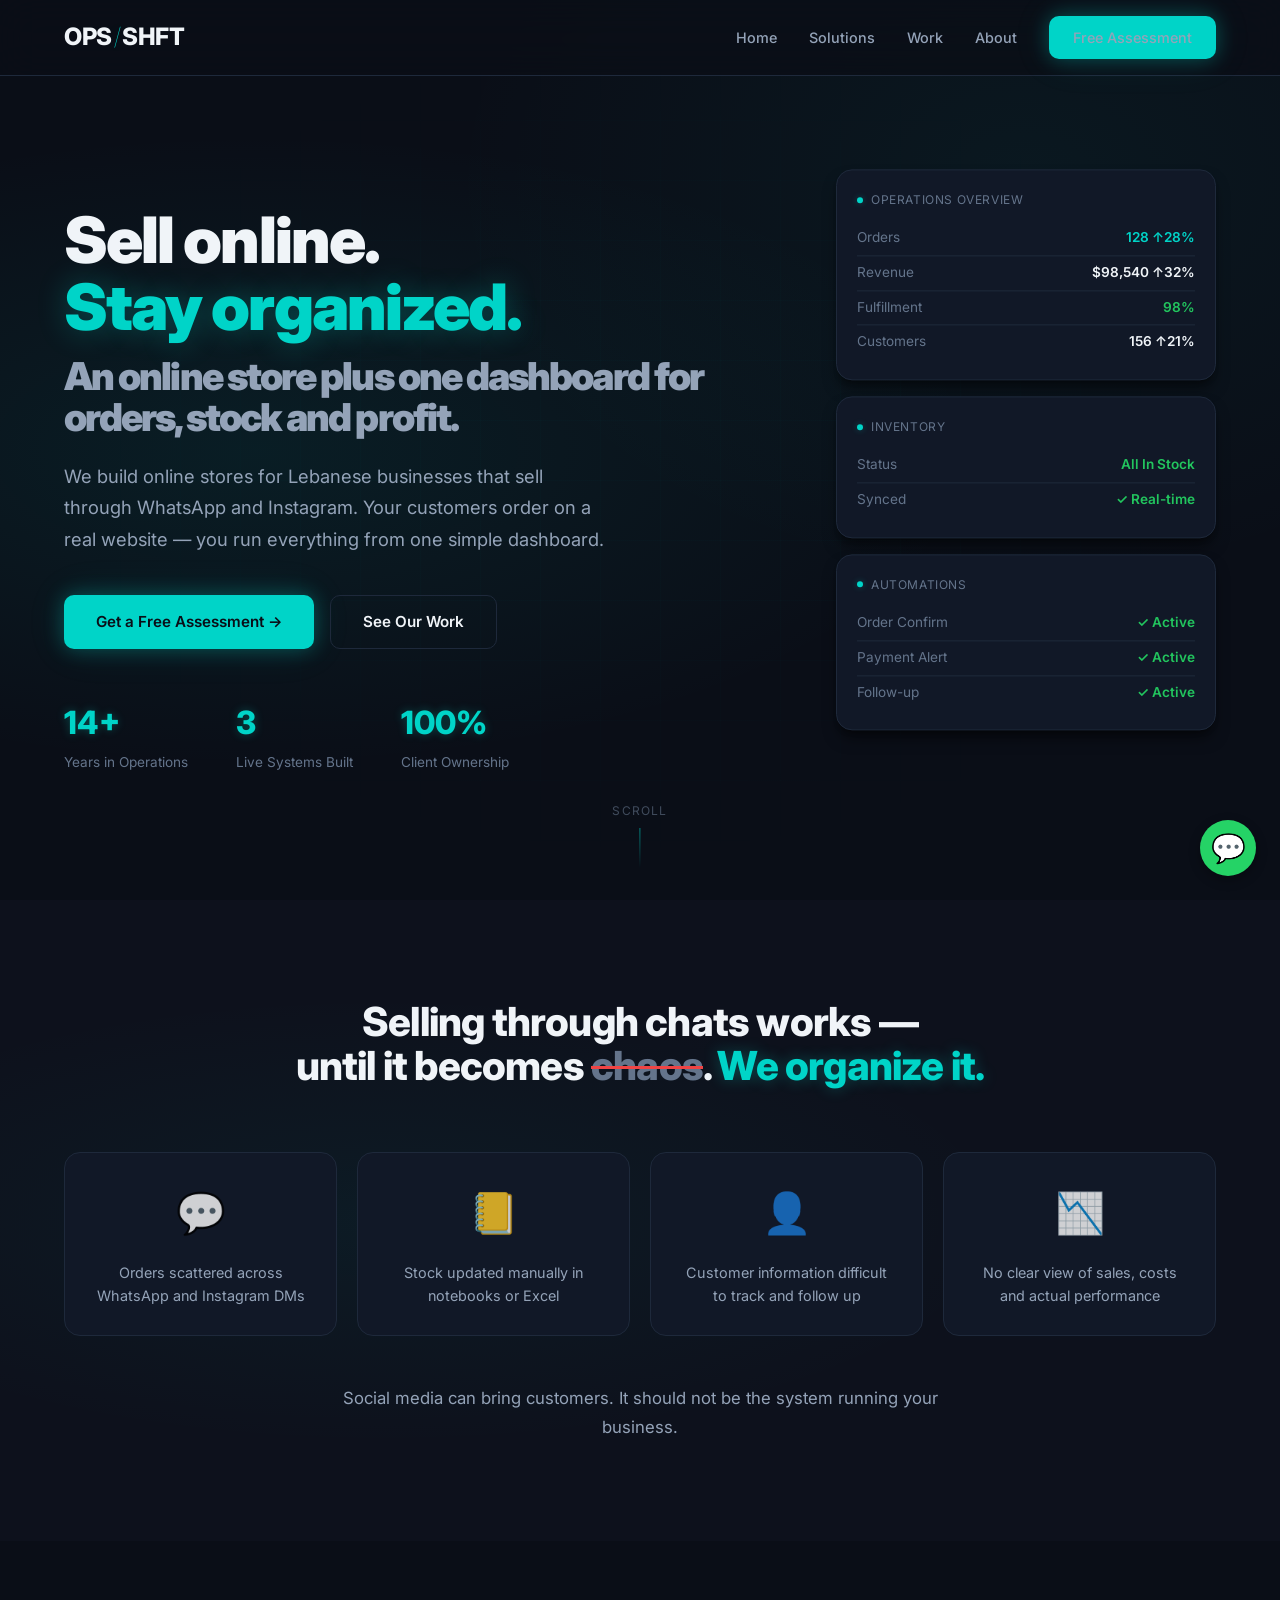
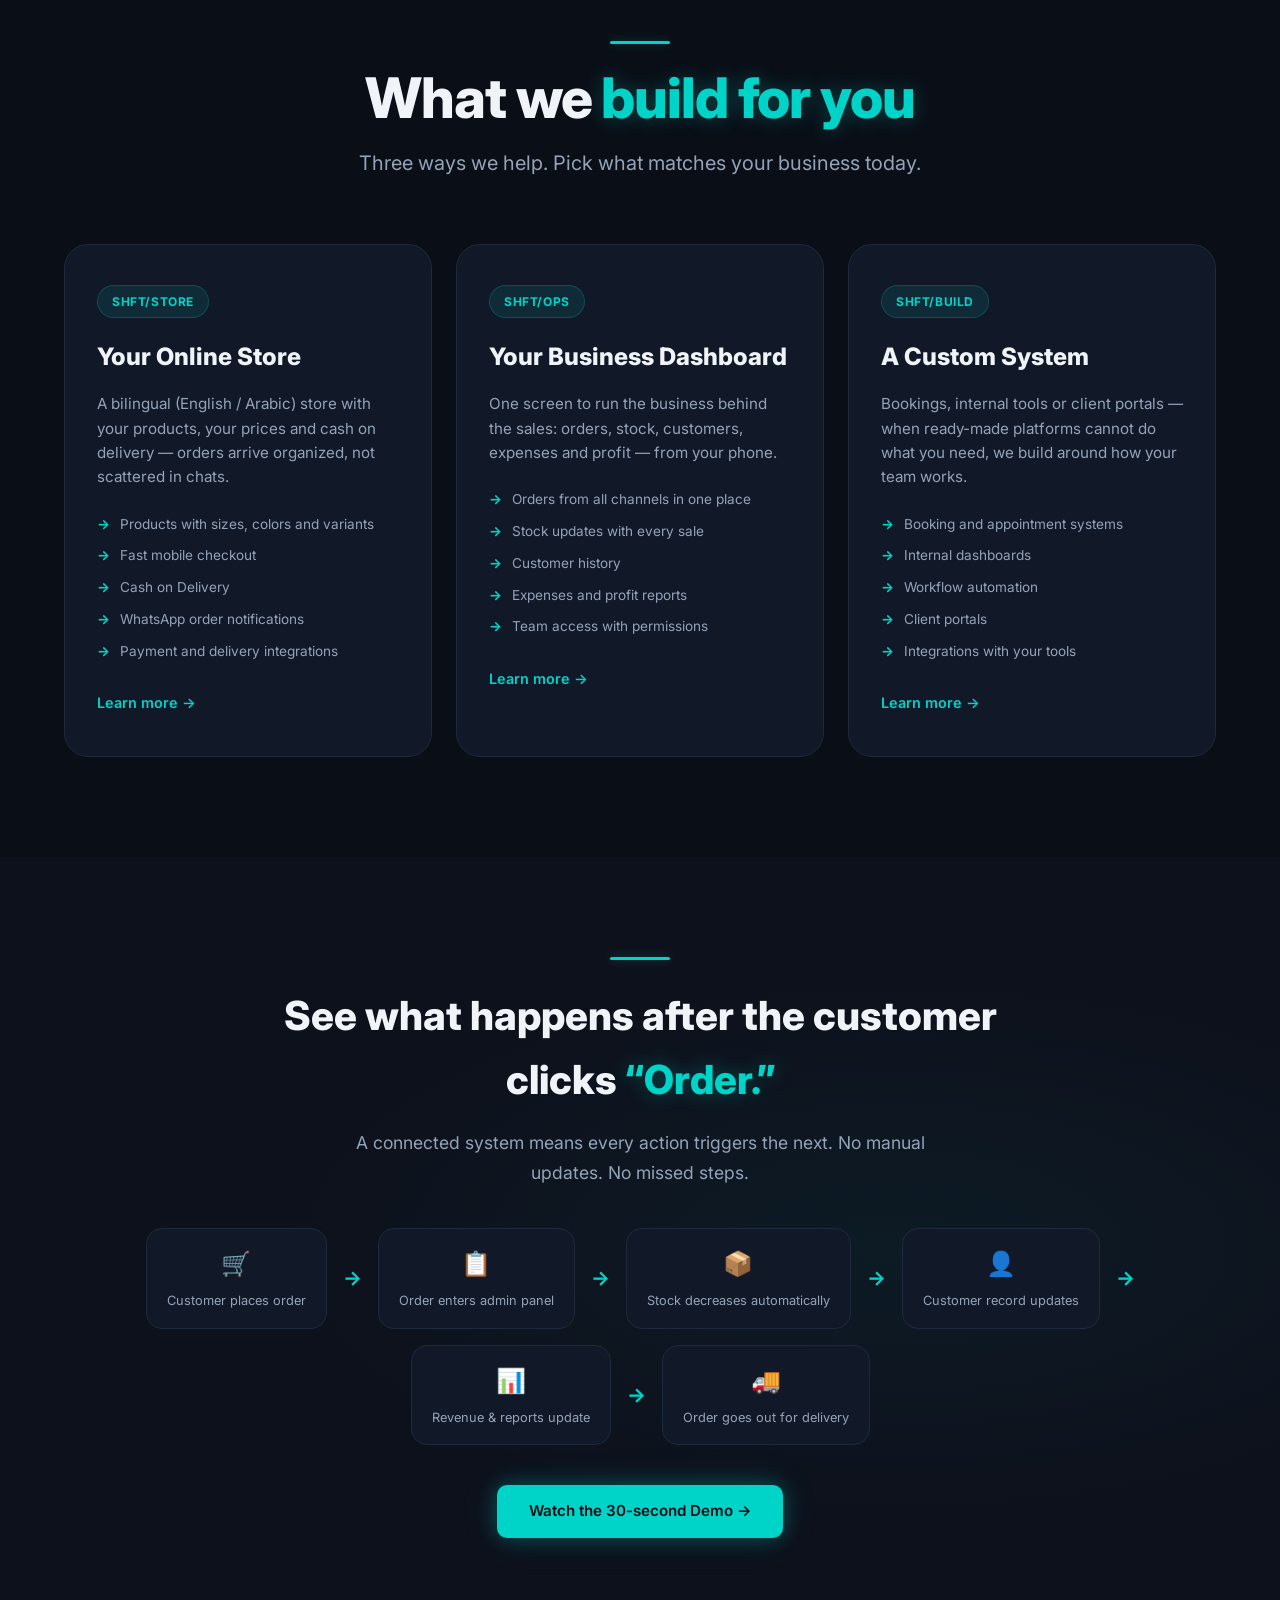
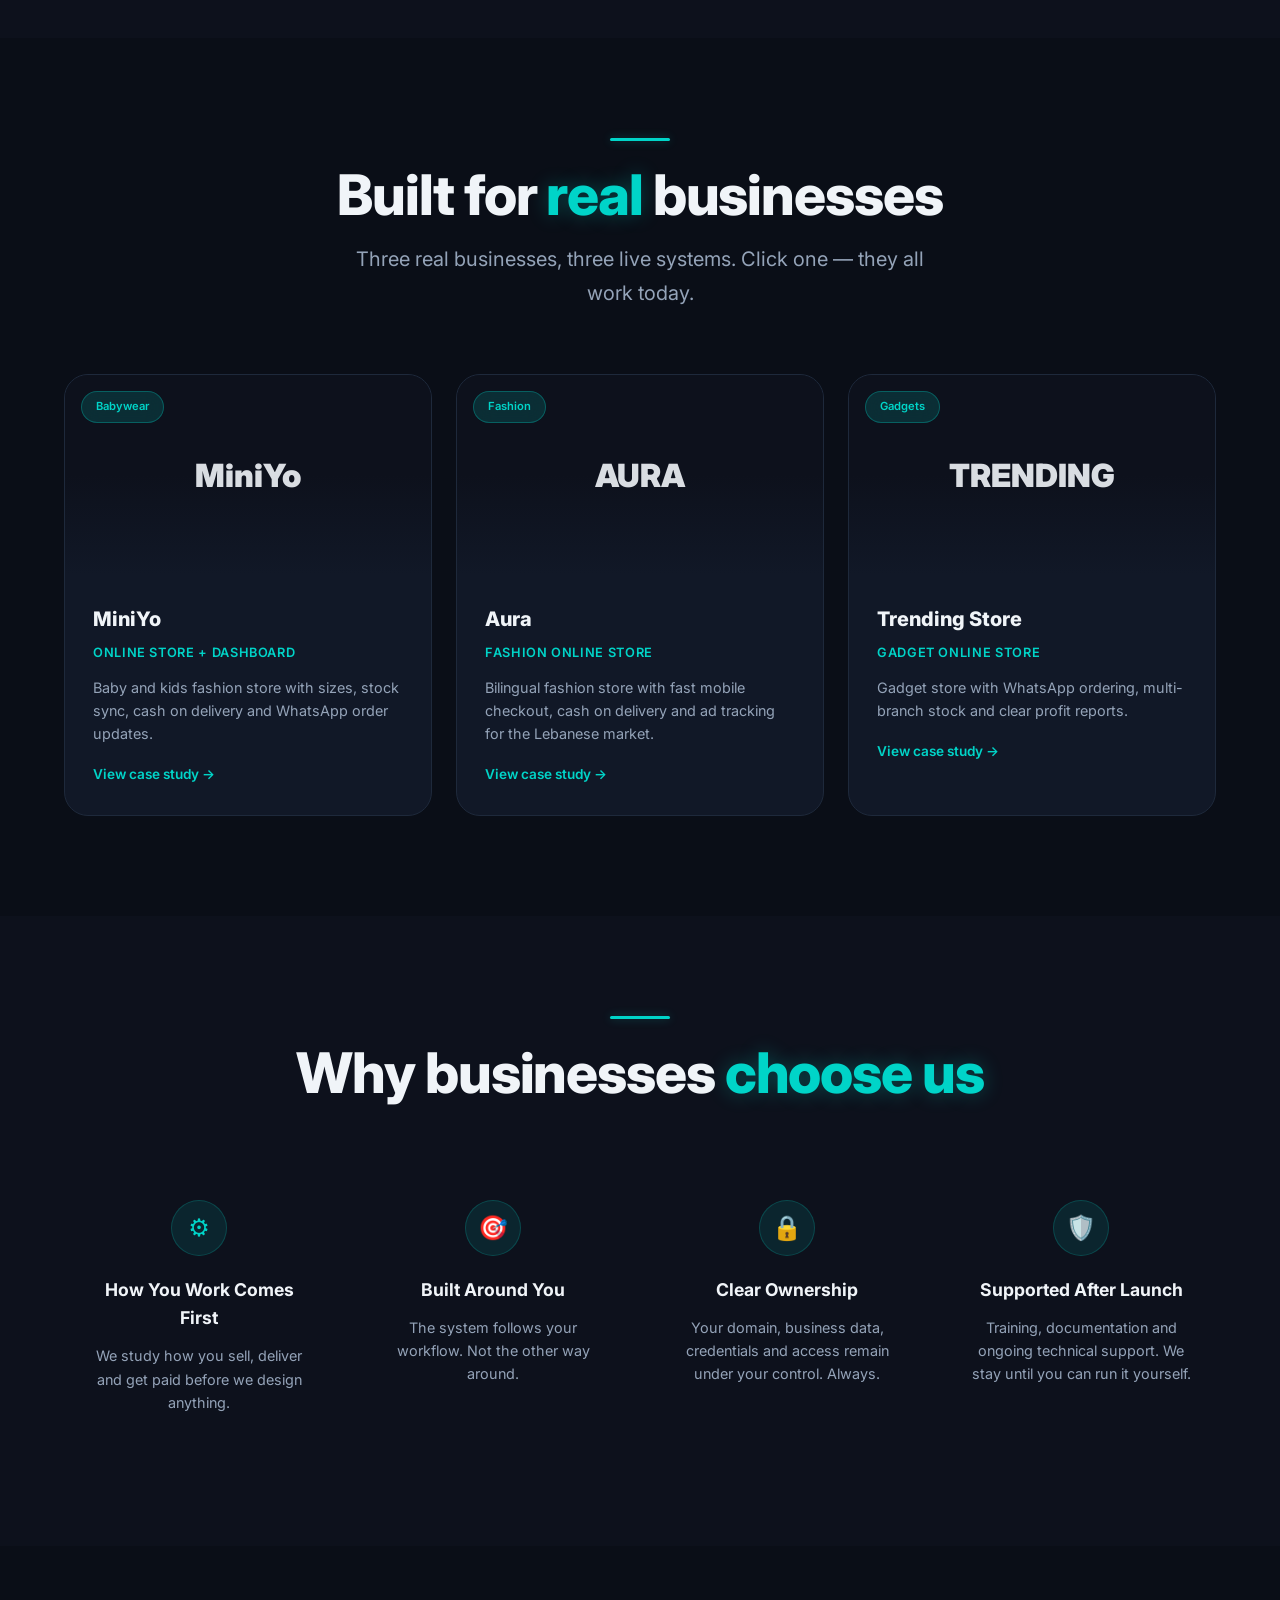
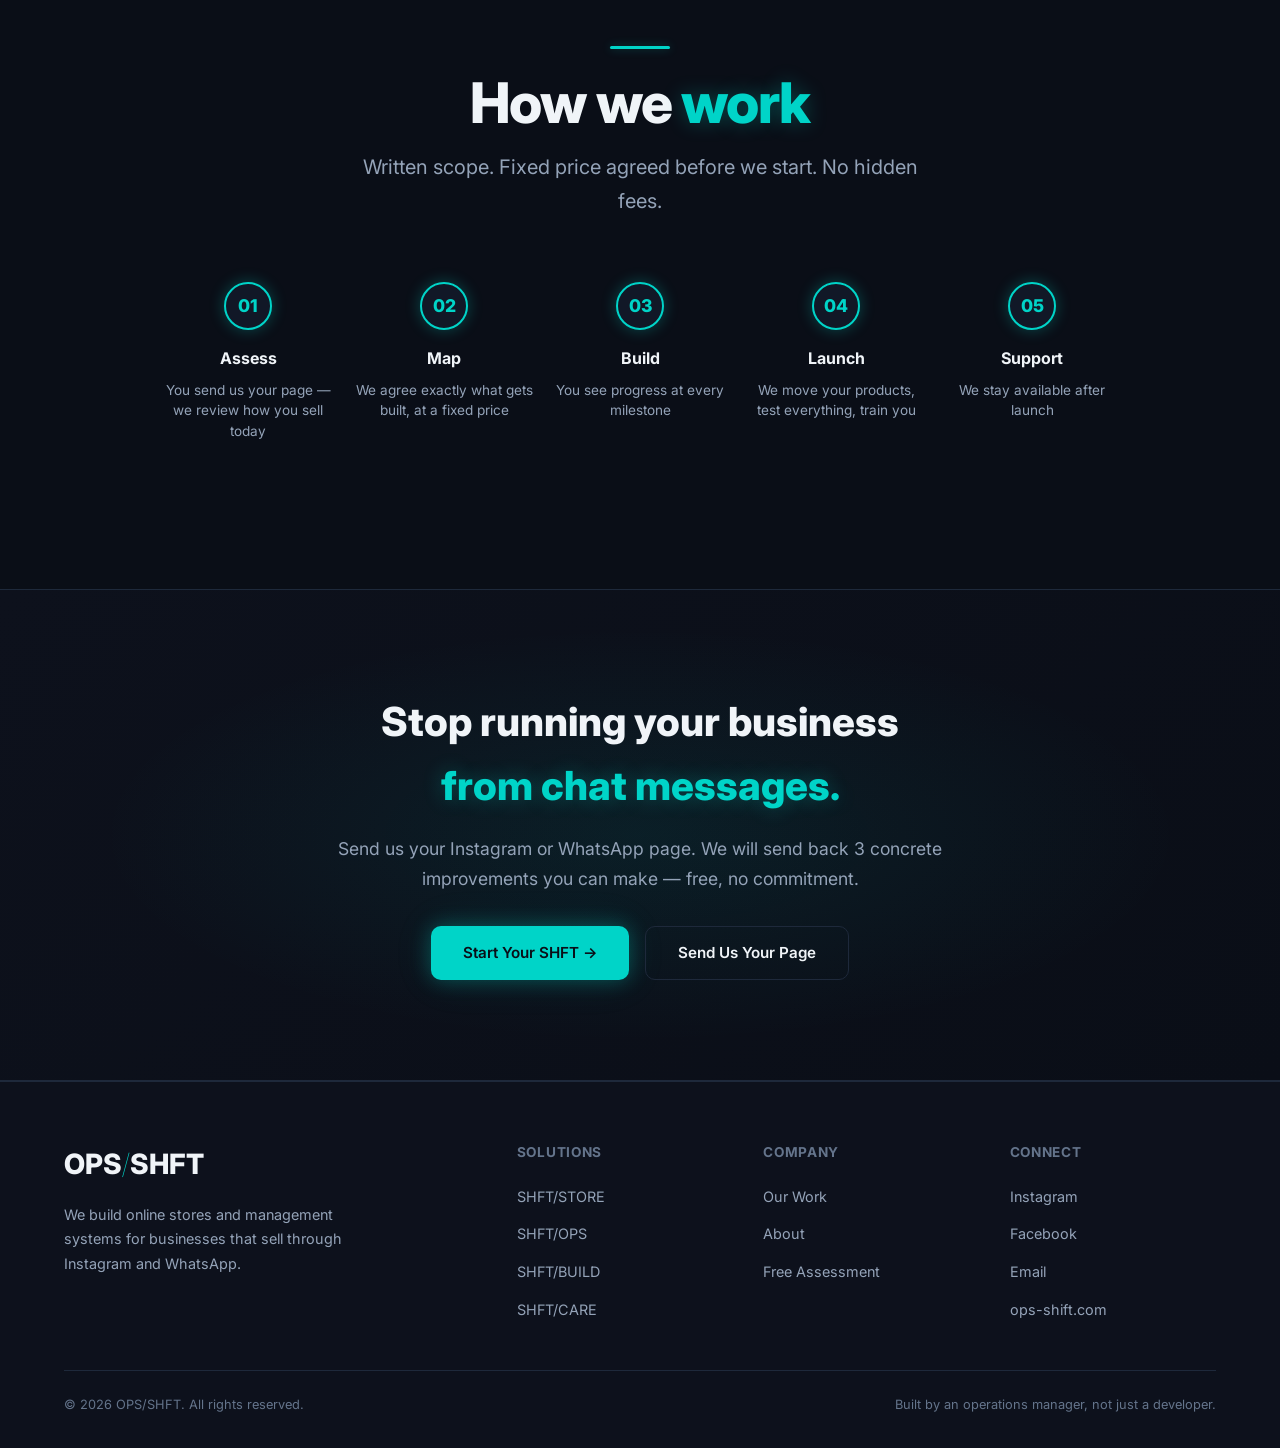
==== commit a28775b4: "Rewrite homepage copy for clarity (plain language)" ====
--- a/index.html
+++ b/index.html
@@ -1 +1 @@
-<!DOCTYPE html><html lang='en'><head><meta charset='UTF-8'><meta name='viewport' content='width=device-width, initial-scale=1.0'><title>OPS/SHFT | More Than a Website</title><link rel='preconnect' href='https://fonts.googleapis.com'><link rel='preconnect' href='https://fonts.gstatic.com' crossorigin><link href='https://fonts.googleapis.com/css2?family=Inter:wght@300;400;500;600;700;800;900&display=swap' rel='stylesheet'><link rel='stylesheet' href='styles.css'><style>nav{position:fixed;top:0;left:0;right:0;z-index:1000;padding:16px 0;background:rgba(10,14,23,0.8);backdrop-filter:blur(20px);border-bottom:1px solid var(--border);transition:var(--transition-base)}nav.scrolled{padding:12px 0;background:rgba(10,14,23,0.95)}.nav-inner{display:flex;align-items:center;justify-content:space-between}.logo{font-family:var(--font-display);font-size:1.5rem;font-weight:800;color:var(--text-primary);letter-spacing:-0.02em;display:flex;align-items:center;gap:2px;text-decoration:none}.logo .slash{color:var(--accent);font-weight:100;text-shadow:0 0 15px var(--accent-glow)}.nav-links{display:flex;align-items:center;gap:32px}@media(max-width:768px){.nav-links{display:none}}.nav-links a{color:var(--text-secondary);font-size:0.9rem;font-weight:500;position:relative;white-space:nowrap}.nav-links a::after{content:'';position:absolute;bottom:-4px;left:0;width:0;height:2px;background:var(--accent);transition:var(--transition-base);box-shadow:0 0 6px var(--accent-glow)}.nav-links a:hover{color:var(--text-primary)}.nav-links a:hover::after{width:100%}.nav-cta{padding:10px 24px;font-size:0.85rem}.mobile-menu-btn{display:none;background:none;border:none;color:var(--text-primary);font-size:1.5rem;cursor:pointer}@media(max-width:768px){.mobile-menu-btn{display:block}}.hero{min-height:100vh;display:flex;align-items:center;position:relative;overflow:hidden;padding-top:80px}.hero-bg{position:absolute;inset:0;z-index:0}.hero-bg::before{content:'';position:absolute;inset:0;background:radial-gradient(ellipse at 20% 50%,rgba(0,212,200,0.08) 0%,transparent 50%),radial-gradient(ellipse at 80% 20%,rgba(0,212,200,0.05) 0%,transparent 40%)}.hero-grid{position:absolute;inset:0;background-image:linear-gradient(rgba(0,212,200,0.03) 1px,transparent 1px),linear-gradient(90deg,rgba(0,212,200,0.03) 1px,transparent 1px);background-size:60px 60px;opacity:0.5;mask-image:radial-gradient(ellipse at center,black 30%,transparent 70%)}.hero-content{position:relative;z-index:2;max-width:700px}.hero-title{font-family:var(--font-display);font-size:clamp(2.5rem,6vw,4rem);font-weight:900;line-height:1.05;margin-bottom:24px;letter-spacing:-0.03em}.hero-title .line{display:block}.hero-title .accent{color:var(--accent);text-shadow:0 0 30px var(--accent-glow)}.hero-desc{font-size:clamp(1rem,2vw,1.15rem);color:var(--text-secondary);max-width:540px;margin-bottom:40px;line-height:1.7}.hero-cta{display:flex;gap:16px;flex-wrap:wrap;margin-bottom:48px}.hero-stats{display:flex;gap:48px;flex-wrap:wrap}.stat-item{opacity:0;animation:fadeInUp 0.6s ease forwards}.stat-item:nth-child(1){animation-delay:0.6s}.stat-item:nth-child(2){animation-delay:0.8s}.stat-item:nth-child(3){animation-delay:1s}.stat-number{font-family:var(--font-display);font-size:2rem;font-weight:800;color:var(--accent);text-shadow:0 0 10px var(--accent-glow)}.stat-label{font-size:0.85rem;color:var(--text-muted);margin-top:4px}.chaos-control{position:absolute;right:5%;top:50%;transform:translateY(-50%);width:380px;z-index:1;display:flex;flex-direction:column;gap:16px}@media(max-width:1200px){.chaos-control{display:none}}.cc-panel{background:var(--bg-card);border:1px solid var(--border);border-radius:var(--radius-lg);padding:20px;box-shadow:var(--shadow-lg);animation:float 6s ease-in-out infinite}.cc-panel:nth-child(1){animation-delay:0s}.cc-panel:nth-child(2){animation-delay:2s}.cc-panel:nth-child(3){animation-delay:4s}.cc-panel-header{display:flex;align-items:center;gap:8px;margin-bottom:12px;font-size:0.75rem;text-transform:uppercase;letter-spacing:0.05em;color:var(--text-muted)}.cc-panel-header .dot{width:6px;height:6px;border-radius:50%;background:var(--accent);box-shadow:0 0 6px var(--accent-glow)}.cc-panel-row{display:flex;align-items:center;justify-content:space-between;padding:6px 0;font-size:0.85rem;border-bottom:1px solid var(--border)}.cc-panel-row:last-child{border-bottom:none}.cc-panel-row .label{color:var(--text-muted)}.cc-panel-row .value{color:var(--text-primary);font-weight:600}.cc-panel-row .value.positive{color:var(--success)}.cc-panel-row .value.accent{color:var(--accent)}.scroll-indicator{position:absolute;bottom:32px;left:50%;transform:translateX(-50%);display:flex;flex-direction:column;align-items:center;gap:8px;opacity:0.6}.scroll-indicator span{font-size:0.75rem;color:var(--text-muted);text-transform:uppercase;letter-spacing:0.1em}.scroll-indicator .line{width:1px;height:40px;background:linear-gradient(to bottom,var(--accent),transparent);animation:pulse 2s ease-in-out infinite}.problem-section{padding:100px 0;background:var(--bg-secondary);position:relative;overflow:hidden}.problem-section::before{content:'';position:absolute;inset:0;background:radial-gradient(ellipse at 30% 50%,rgba(0,212,200,0.05) 0%,transparent 50%)}.problem-inner{position:relative;z-index:2}.problem-header{text-align:center;margin-bottom:64px}.problem-header h2{font-size:clamp(1.75rem,4vw,2.5rem)}.problem-header h2 .chaos{color:var(--text-muted);text-decoration:line-through;text-decoration-color:var(--danger);text-decoration-thickness:3px}.problem-header h2 .control{color:var(--accent);text-shadow:0 0 15px var(--accent-glow)}.problem-grid{display:grid;grid-template-columns:repeat(4,1fr);gap:20px}@media(max-width:1024px){.problem-grid{grid-template-columns:repeat(2,1fr)}}@media(max-width:640px){.problem-grid{grid-template-columns:1fr}}.problem-card{background:var(--bg-card);border:1px solid var(--border);border-radius:var(--radius-lg);padding:28px;text-align:center;transition:var(--transition-base)}.problem-card:hover{border-color:var(--border-hover);transform:translateY(-4px)}.problem-icon{font-size:2.5rem;margin-bottom:16px;opacity:0.8}.problem-text{color:var(--text-secondary);font-size:0.9rem;line-height:1.6}.problem-footer{text-align:center;margin-top:48px;color:var(--text-secondary);font-size:1.05rem;max-width:600px;margin-left:auto;margin-right:auto;line-height:1.7}.solutions-section{padding:100px 0}.solutions-header{text-align:center;margin-bottom:64px}.solutions-grid{display:grid;grid-template-columns:repeat(3,1fr);gap:24px}@media(max-width:1024px){.solutions-grid{grid-template-columns:1fr}}.solution-card{background:var(--bg-card);border:1px solid var(--border);border-radius:var(--radius-xl);padding:40px 32px;transition:var(--transition-base);position:relative;overflow:hidden}.solution-card::before{content:'';position:absolute;top:0;left:0;right:0;height:2px;background:linear-gradient(90deg,transparent,var(--accent),transparent);opacity:0;transition:var(--transition-base)}.solution-card:hover{border-color:var(--border-hover);transform:translateY(-6px);box-shadow:var(--shadow-lg)}.solution-card:hover::before{opacity:1}.solution-badge{display:inline-flex;padding:6px 14px;background:var(--accent-dim);border:1px solid rgba(0,212,200,0.2);border-radius:100px;font-size:0.75rem;font-weight:700;color:var(--accent);letter-spacing:0.05em;text-transform:uppercase;margin-bottom:20px}.solution-title{font-family:var(--font-display);font-size:1.5rem;font-weight:800;margin-bottom:16px}.solution-desc{color:var(--text-secondary);font-size:0.95rem;line-height:1.6;margin-bottom:24px}.solution-features{list-style:none;display:flex;flex-direction:column;gap:10px;margin-bottom:28px}.solution-features li{display:flex;align-items:flex-start;gap:10px;color:var(--text-secondary);font-size:0.85rem}.solution-features li::before{content:'→';color:var(--accent);font-weight:700;flex-shrink:0}.solution-cta{font-size:0.9rem;font-weight:600;color:var(--accent);display:inline-flex;align-items:center;gap:6px}.solution-cta:hover{gap:10px}.demo-section{padding:100px 0;background:var(--bg-secondary);position:relative;overflow:hidden}.demo-section::before{content:'';position:absolute;inset:0;background:radial-gradient(ellipse at 70% 50%,rgba(0,212,200,0.05) 0%,transparent 50%)}.demo-inner{position:relative;z-index:2;text-align:center}.demo-inner .divider{margin:0 auto 24px}.demo-title{font-family:var(--font-display);font-size:clamp(1.75rem,4vw,2.5rem);font-weight:800;margin-bottom:16px}.demo-title .accent{color:var(--accent);text-shadow:0 0 20px var(--accent-glow)}.demo-desc{color:var(--text-secondary);font-size:1.1rem;max-width:600px;margin:0 auto 40px;line-height:1.7}.demo-flow{display:flex;align-items:center;justify-content:center;gap:16px;flex-wrap:wrap;margin-bottom:40px}.demo-step{background:var(--bg-card);border:1px solid var(--border);border-radius:var(--radius-lg);padding:16px 20px;text-align:center;min-width:140px;transition:var(--transition-base)}.demo-step:hover{border-color:var(--accent);box-shadow:var(--shadow-glow)}.demo-step-icon{font-size:1.5rem;margin-bottom:8px}.demo-step-label{font-size:0.8rem;color:var(--text-secondary)}.demo-arrow{color:var(--accent);font-size:1.25rem;font-weight:700}.work-preview{padding:100px 0}.work-preview-header{text-align:center;margin-bottom:64px}.work-grid{display:grid;grid-template-columns:repeat(3,1fr);gap:24px}@media(max-width:1024px){.work-grid{grid-template-columns:1fr}}.work-card{background:var(--bg-card);border:1px solid var(--border);border-radius:var(--radius-xl);overflow:hidden;transition:var(--transition-base)}.work-card:hover{border-color:var(--border-hover);transform:translateY(-6px);box-shadow:var(--shadow-lg)}.work-image{height:200px;background:var(--bg-secondary);display:flex;align-items:center;justify-content:center;position:relative;overflow:hidden}.work-image::before{content:'';position:absolute;inset:0;background:linear-gradient(180deg,transparent 50%,var(--bg-card) 100%)}.work-logo{font-family:var(--font-display);font-size:2rem;font-weight:900;color:var(--text-primary);opacity:0.9;z-index:2;position:relative}.work-badge{position:absolute;top:16px;left:16px;padding:6px 14px;background:rgba(0,212,200,0.15);border:1px solid rgba(0,212,200,0.3);border-radius:100px;font-size:0.7rem;font-weight:600;color:var(--accent);backdrop-filter:blur(10px);z-index:2}.work-content{padding:28px}.work-name{font-family:var(--font-display);font-size:1.25rem;font-weight:800;margin-bottom:8px}.work-category{font-size:0.8rem;color:var(--accent);font-weight:600;margin-bottom:12px;text-transform:uppercase;letter-spacing:0.05em}.work-desc{color:var(--text-secondary);font-size:0.9rem;line-height:1.6;margin-bottom:16px}.work-link{font-size:0.85rem;font-weight:600;color:var(--accent);display:inline-flex;align-items:center;gap:6px}.work-link:hover{gap:10px}.why-section{padding:100px 0;background:var(--bg-secondary)}.why-header{text-align:center;margin-bottom:64px}.why-grid{display:grid;grid-template-columns:repeat(4,1fr);gap:24px}@media(max-width:1024px){.why-grid{grid-template-columns:repeat(2,1fr)}}@media(max-width:640px){.why-grid{grid-template-columns:1fr}}.why-card{text-align:center;padding:32px 24px}.why-icon{width:56px;height:56px;border-radius:50%;background:var(--accent-dim);display:flex;align-items:center;justify-content:center;margin:0 auto 20px;color:var(--accent);font-size:1.5rem;border:1px solid rgba(0,212,200,0.2)}.why-title{font-family:var(--font-display);font-size:1.1rem;font-weight:700;margin-bottom:12px}.why-text{color:var(--text-secondary);font-size:0.9rem;line-height:1.6}.process-section{padding:100px 0}.process-header{text-align:center;margin-bottom:64px}.process-steps{display:flex;justify-content:center;gap:16px;flex-wrap:wrap;margin-bottom:48px}.process-step-num{width:48px;height:48px;border-radius:50%;background:var(--bg-card);border:2px solid var(--accent);display:flex;align-items:center;justify-content:center;font-family:var(--font-display);font-size:1.1rem;font-weight:800;color:var(--accent);box-shadow:0 0 15px var(--accent-glow);margin:0 auto 16px}.process-step-title{font-weight:700;font-size:1rem;margin-bottom:8px;text-align:center}.process-step-desc{color:var(--text-secondary);font-size:0.85rem;text-align:center;line-height:1.5;max-width:180px;margin:0 auto}.assessment-cta{padding:100px 0;background:linear-gradient(135deg,var(--bg-secondary) 0%,var(--bg-primary) 100%);position:relative;overflow:hidden;border-top:1px solid var(--border);border-bottom:1px solid var(--border)}.assessment-cta::before{content:'';position:absolute;inset:0;background:radial-gradient(ellipse at 50% 50%,rgba(0,212,200,0.08) 0%,transparent 60%)}.assessment-inner{position:relative;z-index:2;text-align:center;max-width:700px;margin:0 auto}.assessment-title{font-family:var(--font-display);font-size:clamp(1.75rem,4vw,2.5rem);font-weight:800;margin-bottom:16px}.assessment-title .accent{color:var(--accent);text-shadow:0 0 20px var(--accent-glow)}.assessment-desc{color:var(--text-secondary);font-size:1.1rem;margin-bottom:32px;line-height:1.7}.whatsapp-float{position:fixed;bottom:24px;right:24px;z-index:9996;width:56px;height:56px;border-radius:50%;background:#25d366;display:flex;align-items:center;justify-content:center;color:#fff;font-size:1.75rem;box-shadow:0 4px 12px rgba(0,0,0,0.3);transition:var(--transition-base)}.whatsapp-float:hover{transform:scale(1.1)}@media(min-width:769px){.whatsapp-float{display:none}}footer{background:var(--bg-secondary);border-top:1px solid var(--border);padding:60px 0 32px}.footer-grid{display:grid;grid-template-columns:2fr 1fr 1fr 1fr;gap:40px;margin-bottom:48px}@media(max-width:768px){.footer-grid{grid-template-columns:1fr 1fr}}.footer-logo{font-size:1.75rem;font-weight:800;margin-bottom:16px;display:inline-block;color:var(--text-primary);text-decoration:none}.footer-logo .slash{color:var(--accent);font-weight:100}.footer-desc{color:var(--text-secondary);font-size:0.9rem;line-height:1.7;max-width:300px}.footer-title{font-size:0.85rem;font-weight:700;text-transform:uppercase;letter-spacing:0.05em;color:var(--text-muted);margin-bottom:20px}.footer-links{list-style:none;display:flex;flex-direction:column;gap:12px}.footer-links a{color:var(--text-secondary);font-size:0.9rem;text-decoration:none;transition:var(--transition-base)}.footer-links a:hover{color:var(--accent)}.footer-bottom{border-top:1px solid var(--border);padding-top:24px;display:flex;justify-content:space-between;align-items:center;flex-wrap:wrap;gap:16px}.footer-bottom p{color:var(--text-muted);font-size:0.8rem}</style></head><body><div class='scanline-overlay'></div><div class='noise-overlay'></div><div class='cursor-glow' id='cursorGlow'></div><div class='page-transition' id='pageTransition'><div class='page-transition-overlay'></div><div class='page-transition-slash'>/</div></div><nav id='navbar'><div class='container nav-inner'><a href='index.html' class='logo' data-transition>OPS<span class='slash'>/</span>SHFT</a><div class='nav-links'><a href='index.html' data-transition>Home</a><a href='solutions.html' data-transition>Solutions</a><a href='work.html' data-transition>Work</a><a href='about.html' data-transition>About</a><a href='assessment.html' class='btn btn-primary nav-cta' data-transition>Free Assessment</a></div><button class='mobile-menu-btn' id='mobileMenuBtn' aria-label='Menu'>☰</button></div></nav><main><section class='hero'><div class='hero-bg'><div class='hero-grid'></div></div><div class='container'><div class='hero-content'><h1 class='hero-title'><span class='line'>More than a</span><span class='line accent'>website.</span><span class='line' style='font-size:0.6em;color:var(--text-secondary);margin-top:16px'>A better way to run your business.</span></h1><p class='hero-desc'>OPS/SHFT builds websites, online stores and operational systems that connect your orders, stock, customers, finances and reporting.</p><div class='hero-cta'><a href='assessment.html' class='btn btn-primary' data-transition>Get a Free Assessment →</a><a href='work.html' class='btn btn-outline' data-transition>See Our Work</a></div><div class='hero-stats'><div class='stat-item'><div class='stat-number'>14+</div><div class='stat-label'>Years in Operations</div></div><div class='stat-item'><div class='stat-number'>3</div><div class='stat-label'>Live Systems Built</div></div><div class='stat-item'><div class='stat-number'>100%</div><div class='stat-label'>Client Ownership</div></div></div></div></div><div class='chaos-control'><div class='cc-panel'><div class='cc-panel-header'><span class='dot'></span>Operations Overview</div><div class='cc-panel-row'><span class='label'>Orders</span><span class='value accent'>128 ↑28%</span></div><div class='cc-panel-row'><span class='label'>Revenue</span><span class='value'>$98,540 ↑32%</span></div><div class='cc-panel-row'><span class='label'>Fulfillment</span><span class='value positive'>98%</span></div><div class='cc-panel-row'><span class='label'>Customers</span><span class='value'>156 ↑21%</span></div></div><div class='cc-panel'><div class='cc-panel-header'><span class='dot'></span>Inventory</div><div class='cc-panel-row'><span class='label'>Status</span><span class='value positive'>All In Stock</span></div><div class='cc-panel-row'><span class='label'>Synced</span><span class='value positive'>✓ Real-time</span></div></div><div class='cc-panel'><div class='cc-panel-header'><span class='dot'></span>Automations</div><div class='cc-panel-row'><span class='label'>Order Confirm</span><span class='value positive'>✓ Active</span></div><div class='cc-panel-row'><span class='label'>Payment Alert</span><span class='value positive'>✓ Active</span></div><div class='cc-panel-row'><span class='label'>Follow-up</span><span class='value positive'>✓ Active</span></div></div></div><div class='scroll-indicator'><span>Scroll</span><div class='line'></div></div></section><section class='problem-section'><div class='container problem-inner'><div class='problem-header'><h2 class='section-title'>Your business shifted online.<br>Have your operations <span class='chaos'>shifted</span> <span class='control'>with it?</span></h2></div><div class='problem-grid'><div class='problem-card'><div class='problem-icon'>💬</div><p class='problem-text'>Orders scattered across WhatsApp and Instagram DMs</p></div><div class='problem-card'><div class='problem-icon'>📒</div><p class='problem-text'>Stock updated manually in notebooks or Excel</p></div><div class='problem-card'><div class='problem-icon'>👤</div><p class='problem-text'>Customer information difficult to track and follow up</p></div><div class='problem-card'><div class='problem-icon'>📉</div><p class='problem-text'>No clear view of sales, costs and actual performance</p></div></div><p class='problem-footer'>Social media can bring customers. It should not be the system running your business.</p></div></section><section class='solutions-section'><div class='container'><div class='solutions-header'><div class='divider mx-auto'></div><h2 class='section-title text-center'>What OPS/SHFT <span class='accent'>builds</span></h2><p class='section-subtitle mx-auto text-center'>Three solution categories. Each designed around how your business actually operates.</p></div><div class='solutions-grid'><div class='solution-card'><span class='solution-badge'>SHFT/STORE</span><h3 class='solution-title'>Online Stores</h3><p class='solution-desc'>Designed around how you sell. Not a template — a store built for your products, your customers, and your checkout flow.</p><ul class='solution-features'><li>Product and variant management</li><li>Cart and checkout</li><li>Cash on Delivery</li><li>Order management dashboard</li><li>Payment and courier integrations</li></ul><a href='solutions.html#store' class='solution-cta' data-transition>Learn more →</a></div><div class='solution-card'><span class='solution-badge'>SHFT/OPS</span><h3 class='solution-title'>Operational Systems</h3><p class='solution-desc'>The business behind the website. Connect orders, inventory, customers, expenses and reporting into one dashboard.</p><ul class='solution-features'><li>Orders pipeline</li><li>Inventory with low-stock alerts</li><li>Customer history and records</li><li>Expenses and financial reporting</li><li>Team access and permissions</li></ul><a href='solutions.html#ops' class='solution-cta' data-transition>Learn more →</a></div><div class='solution-card'><span class='solution-badge'>SHFT/BUILD</span><h3 class='solution-title'>Custom Applications</h3><p class='solution-desc'>Workflows that standard platforms cannot handle. Built specifically for how your team works.</p><ul class='solution-features'><li>Booking systems</li><li>Internal dashboards</li><li>Workflow automation</li><li>Custom portals</li><li>Third-party integrations</li></ul><a href='solutions.html#build' class='solution-cta' data-transition>Learn more →</a></div></div></div></section><section class='demo-section'><div class='container demo-inner'><div class='divider mx-auto'></div><h2 class='demo-title'>See what happens after the customer<br>clicks <span class='accent'>“Order.”</span></h2><p class='demo-desc'>A connected system means every action triggers the next. No manual updates. No missed steps.</p><div class='demo-flow'><div class='demo-step'><div class='demo-step-icon'>🛒</div><div class='demo-step-label'>Customer places order</div></div><span class='demo-arrow'>→</span><div class='demo-step'><div class='demo-step-icon'>📋</div><div class='demo-step-label'>Order enters admin panel</div></div><span class='demo-arrow'>→</span><div class='demo-step'><div class='demo-step-icon'>📦</div><div class='demo-step-label'>Stock decreases automatically</div></div><span class='demo-arrow'>→</span><div class='demo-step'><div class='demo-step-icon'>👤</div><div class='demo-step-label'>Customer record updates</div></div><span class='demo-arrow'>→</span><div class='demo-step'><div class='demo-step-icon'>📊</div><div class='demo-step-label'>Revenue & reports update</div></div><span class='demo-arrow'>→</span><div class='demo-step'><div class='demo-step-icon'>🚚</div><div class='demo-step-label'>Order moves to fulfilment</div></div></div><a href='work.html' class='btn btn-primary' data-transition>Watch the 30-second Demo →</a></div></section><section class='work-preview'><div class='container'><div class='work-preview-header'><div class='divider mx-auto'></div><h2 class='section-title text-center'>Built for <span class='accent'>real</span> businesses</h2><p class='section-subtitle mx-auto text-center'>Three industries. Three operational challenges. Three systems that work.</p></div><div class='work-grid'><div class='work-card'><div class='work-image'><span class='work-badge'>Babywear</span><span class='work-logo'>MiniYo</span></div><div class='work-content'><h3 class='work-name'>MiniYo</h3><p class='work-category'>E-commerce & Operations</p><p class='work-desc'>Full operational system for baby and kids fashion. Size variants, stock sync, COD, and automated WhatsApp notifications.</p><a href='work.html#miniyo' class='work-link' data-transition>View case study →</a></div></div><div class='work-card'><div class='work-image'><span class='work-badge'>Fashion</span><span class='work-logo'>AURA</span></div><div class='work-content'><h3 class='work-name'>Aura</h3><p class='work-category'>Fashion E-commerce</p><p class='work-desc'>Bilingual store with mobile-first checkout, Meta Pixel tracking, and local delivery zones for the Lebanese market.</p><a href='work.html#aura' class='work-link' data-transition>View case study →</a></div></div><div class='work-card'><div class='work-image'><span class='work-badge'>Gadgets</span><span class='work-logo'>TRENDING</span></div><div class='work-content'><h3 class='work-name'>Trending Store</h3><p class='work-category'>Consumer Products</p><p class='work-desc'>Multilingual storefront with COD-focused operations, multi-branch inventory, and advanced financial reporting.</p><a href='work.html#trending' class='work-link' data-transition>View case study →</a></div></div></div></div></section><section class='why-section'><div class='container'><div class='why-header'><div class='divider mx-auto'></div><h2 class='section-title text-center'>Built with an <span class='accent'>operations</span> mindset</h2></div><div class='why-grid'><div class='why-card'><div class='why-icon'>⚙️</div><h3 class='why-title'>Operations First</h3><p class='why-text'>We begin with how your business receives, processes and fulfils work — not with a design template.</p></div><div class='why-card'><div class='why-icon'>🎯</div><h3 class='why-title'>Built Around You</h3><p class='why-text'>The system follows your workflow. Not the other way around.</p></div><div class='why-card'><div class='why-icon'>🔒</div><h3 class='why-title'>Clear Ownership</h3><p class='why-text'>Your domain, business data, credentials and access remain under your control. Always.</p></div><div class='why-card'><div class='why-icon'>🛡️</div><h3 class='why-title'>Supported After Launch</h3><p class='why-text'>Training, documentation and ongoing technical support. We stay until you can run it yourself.</p></div></div></div></section><section class='process-section'><div class='container'><div class='process-header'><div class='divider mx-auto'></div><h2 class='section-title text-center'>How we <span class='accent'>work</span></h2><p class='section-subtitle mx-auto text-center'>Fixed scope. Clear milestones. No hidden dependencies.</p></div><div class='process-steps'><div><div class='process-step-num'>01</div><h4 class='process-step-title'>Assess</h4><p class='process-step-desc'>Review your sales channels, workflows and pain points</p></div><div><div class='process-step-num'>02</div><h4 class='process-step-title'>Map</h4><p class='process-step-desc'>Define what the system should manage and automate</p></div><div><div class='process-step-num'>03</div><h4 class='process-step-title'>Build</h4><p class='process-step-desc'>Working preview through agreed milestones</p></div><div><div class='process-step-num'>04</div><h4 class='process-step-title'>Launch</h4><p class='process-step-desc'>Migrate, test workflows and train your team</p></div><div><div class='process-step-num'>05</div><h4 class='process-step-title'>Support</h4><p class='process-step-desc'>Maintain, improve and scale when needed</p></div></div></div></section><section class='assessment-cta'><div class='container assessment-inner'><h2 class='assessment-title'>Your business does not need more<br><span class='accent'>disconnected tools.</span></h2><p class='assessment-desc'>It needs one system that works together. Send us your business page and get a free operational assessment.</p><div style='display:flex;gap:16px;justify-content:center;flex-wrap:wrap'><a href='assessment.html' class='btn btn-primary' data-transition>Start Your SHFT →</a><a href='assessment.html' class='btn btn-outline' data-transition>Send Us Your Page</a></div></div></section></main><a href='https://wa.me/' class='whatsapp-float' target='_blank' rel='noopener' aria-label='WhatsApp'>💬</a><footer><div class='container'><div class='footer-grid'><div><a href='index.html' class='footer-logo' data-transition>OPS<span class='slash'>/</span>SHFT</a><p class='footer-desc'>Digital Operations Studio. We turn Instagram and WhatsApp businesses into organized online stores.</p></div><div><h4 class='footer-title'>Solutions</h4><ul class='footer-links'><li><a href='solutions.html#store' data-transition>SHFT/STORE</a></li><li><a href='solutions.html#ops' data-transition>SHFT/OPS</a></li><li><a href='solutions.html#build' data-transition>SHFT/BUILD</a></li><li><a href='solutions.html#care' data-transition>SHFT/CARE</a></li></ul></div><div><h4 class='footer-title'>Company</h4><ul class='footer-links'><li><a href='work.html' data-transition>Our Work</a></li><li><a href='about.html' data-transition>About</a></li><li><a href='assessment.html' data-transition>Free Assessment</a></li></ul></div><div><h4 class='footer-title'>Connect</h4><ul class='footer-links'><li><a href='https://instagram.com/ops.shift.studio' target='_blank' rel='noopener'>Instagram</a></li><li><a href='https://facebook.com/ops/shift studio' target='_blank' rel='noopener'>Facebook</a></li><li><a href='mailto:ops-shift-studio@gmail.com'>Email</a></li><li><a href='https://ops-shift.com'>ops-shift.com</a></li></ul></div></div><div class='footer-bottom'><p>© 2026 OPS/SHFT. All rights reserved.</p><p>Built by an operations manager, not just a developer.</p></div></div></footer><script>document.addEventListener('DOMContentLoaded',()=>{const navbar=document.getElementById('navbar');window.addEventListener('scroll',()=>{if(window.scrollY>50){navbar.classList.add('scrolled')}else{navbar.classList.remove('scrolled')}});const cursorGlow=document.getElementById('cursorGlow');let mouseX=0,mouseY=0,currentX=0,currentY=0;document.addEventListener('mousemove',(e)=>{mouseX=e.clientX;mouseY=e.clientY;cursorGlow.classList.add('active')});function animateCursor(){currentX+=(mouseX-currentX)*0.1;currentY+=(mouseY-currentY)*0.1;cursorGlow.style.left=currentX+'px';cursorGlow.style.top=currentY+'px';requestAnimationFrame(animateCursor)}animateCursor();document.addEventListener('mouseleave',()=>cursorGlow.classList.remove('active'));const transition=document.getElementById('pageTransition');document.querySelectorAll('a[data-transition]').forEach(link=>{link.addEventListener('click',(e)=>{const href=link.getAttribute('href');if(href&&href.startsWith('http'))return;if(href&&href.startsWith('#'))return;e.preventDefault();transition.classList.add('active');setTimeout(()=>{window.location.href=href},500)})});const observer=new IntersectionObserver((entries)=>{entries.forEach(entry=>{if(entry.isIntersecting){entry.target.style.opacity='1';entry.target.style.transform='translateY(0)';observer.unobserve(entry.target)}})},{threshold:0.1});document.querySelectorAll('.stat-item, .problem-card, .solution-card, .work-card, .why-card, .demo-step').forEach(el=>{el.style.opacity='0';el.style.transform='translateY(30px)';el.style.transition='opacity 0.6s ease, transform 0.6s ease';observer.observe(el)})});</script></body></html>+<!DOCTYPE html><html lang='en'><head><meta charset='UTF-8'><meta name='viewport' content='width=device-width, initial-scale=1.0'><title>OPS/SHFT | Online Stores & Business Systems for Lebanese Businesses</title><link rel='preconnect' href='https://fonts.googleapis.com'><link rel='preconnect' href='https://fonts.gstatic.com' crossorigin><link href='https://fonts.googleapis.com/css2?family=Inter:wght@300;400;500;600;700;800;900&display=swap' rel='stylesheet'><link rel='stylesheet' href='styles.css'><style>nav{position:fixed;top:0;left:0;right:0;z-index:1000;padding:16px 0;background:rgba(10,14,23,0.8);backdrop-filter:blur(20px);border-bottom:1px solid var(--border);transition:var(--transition-base)}nav.scrolled{padding:12px 0;background:rgba(10,14,23,0.95)}.nav-inner{display:flex;align-items:center;justify-content:space-between}.logo{font-family:var(--font-display);font-size:1.5rem;font-weight:800;color:var(--text-primary);letter-spacing:-0.02em;display:flex;align-items:center;gap:2px;text-decoration:none}.logo .slash{color:var(--accent);font-weight:100;text-shadow:0 0 15px var(--accent-glow)}.nav-links{display:flex;align-items:center;gap:32px}@media(max-width:768px){.nav-links{display:none}}.nav-links a{color:var(--text-secondary);font-size:0.9rem;font-weight:500;position:relative;white-space:nowrap}.nav-links a::after{content:'';position:absolute;bottom:-4px;left:0;width:0;height:2px;background:var(--accent);transition:var(--transition-base);box-shadow:0 0 6px var(--accent-glow)}.nav-links a:hover{color:var(--text-primary)}.nav-links a:hover::after{width:100%}.nav-cta{padding:10px 24px;font-size:0.85rem}.mobile-menu-btn{display:none;background:none;border:none;color:var(--text-primary);font-size:1.5rem;cursor:pointer}@media(max-width:768px){.mobile-menu-btn{display:block}}.hero{min-height:100vh;display:flex;align-items:center;position:relative;overflow:hidden;padding-top:80px}.hero-bg{position:absolute;inset:0;z-index:0}.hero-bg::before{content:'';position:absolute;inset:0;background:radial-gradient(ellipse at 20% 50%,rgba(0,212,200,0.08) 0%,transparent 50%),radial-gradient(ellipse at 80% 20%,rgba(0,212,200,0.05) 0%,transparent 40%)}.hero-grid{position:absolute;inset:0;background-image:linear-gradient(rgba(0,212,200,0.03) 1px,transparent 1px),linear-gradient(90deg,rgba(0,212,200,0.03) 1px,transparent 1px);background-size:60px 60px;opacity:0.5;mask-image:radial-gradient(ellipse at center,black 30%,transparent 70%)}.hero-content{position:relative;z-index:2;max-width:700px}.hero-title{font-family:var(--font-display);font-size:clamp(2.5rem,6vw,4rem);font-weight:900;line-height:1.05;margin-bottom:24px;letter-spacing:-0.03em}.hero-title .line{display:block}.hero-title .accent{color:var(--accent);text-shadow:0 0 30px var(--accent-glow)}.hero-desc{font-size:clamp(1rem,2vw,1.15rem);color:var(--text-secondary);max-width:540px;margin-bottom:40px;line-height:1.7}.hero-cta{display:flex;gap:16px;flex-wrap:wrap;margin-bottom:48px}.hero-stats{display:flex;gap:48px;flex-wrap:wrap}.stat-item{opacity:0;animation:fadeInUp 0.6s ease forwards}.stat-item:nth-child(1){animation-delay:0.6s}.stat-item:nth-child(2){animation-delay:0.8s}.stat-item:nth-child(3){animation-delay:1s}.stat-number{font-family:var(--font-display);font-size:2rem;font-weight:800;color:var(--accent);text-shadow:0 0 10px var(--accent-glow)}.stat-label{font-size:0.85rem;color:var(--text-muted);margin-top:4px}.chaos-control{position:absolute;right:5%;top:50%;transform:translateY(-50%);width:380px;z-index:1;display:flex;flex-direction:column;gap:16px}@media(max-width:1200px){.chaos-control{display:none}}.cc-panel{background:var(--bg-card);border:1px solid var(--border);border-radius:var(--radius-lg);padding:20px;box-shadow:var(--shadow-lg);animation:float 6s ease-in-out infinite}.cc-panel:nth-child(1){animation-delay:0s}.cc-panel:nth-child(2){animation-delay:2s}.cc-panel:nth-child(3){animation-delay:4s}.cc-panel-header{display:flex;align-items:center;gap:8px;margin-bottom:12px;font-size:0.75rem;text-transform:uppercase;letter-spacing:0.05em;color:var(--text-muted)}.cc-panel-header .dot{width:6px;height:6px;border-radius:50%;background:var(--accent);box-shadow:0 0 6px var(--accent-glow)}.cc-panel-row{display:flex;align-items:center;justify-content:space-between;padding:6px 0;font-size:0.85rem;border-bottom:1px solid var(--border)}.cc-panel-row:last-child{border-bottom:none}.cc-panel-row .label{color:var(--text-muted)}.cc-panel-row .value{color:var(--text-primary);font-weight:600}.cc-panel-row .value.positive{color:var(--success)}.cc-panel-row .value.accent{color:var(--accent)}.scroll-indicator{position:absolute;bottom:32px;left:50%;transform:translateX(-50%);display:flex;flex-direction:column;align-items:center;gap:8px;opacity:0.6}.scroll-indicator span{font-size:0.75rem;color:var(--text-muted);text-transform:uppercase;letter-spacing:0.1em}.scroll-indicator .line{width:1px;height:40px;background:linear-gradient(to bottom,var(--accent),transparent);animation:pulse 2s ease-in-out infinite}.problem-section{padding:100px 0;background:var(--bg-secondary);position:relative;overflow:hidden}.problem-section::before{content:'';position:absolute;inset:0;background:radial-gradient(ellipse at 30% 50%,rgba(0,212,200,0.05) 0%,transparent 50%)}.problem-inner{position:relative;z-index:2}.problem-header{text-align:center;margin-bottom:64px}.problem-header h2{font-size:clamp(1.75rem,4vw,2.5rem)}.problem-header h2 .chaos{color:var(--text-muted);text-decoration:line-through;text-decoration-color:var(--danger);text-decoration-thickness:3px}.problem-header h2 .control{color:var(--accent);text-shadow:0 0 15px var(--accent-glow)}.problem-grid{display:grid;grid-template-columns:repeat(4,1fr);gap:20px}@media(max-width:1024px){.problem-grid{grid-template-columns:repeat(2,1fr)}}@media(max-width:640px){.problem-grid{grid-template-columns:1fr}}.problem-card{background:var(--bg-card);border:1px solid var(--border);border-radius:var(--radius-lg);padding:28px;text-align:center;transition:var(--transition-base)}.problem-card:hover{border-color:var(--border-hover);transform:translateY(-4px)}.problem-icon{font-size:2.5rem;margin-bottom:16px;opacity:0.8}.problem-text{color:var(--text-secondary);font-size:0.9rem;line-height:1.6}.problem-footer{text-align:center;margin-top:48px;color:var(--text-secondary);font-size:1.05rem;max-width:600px;margin-left:auto;margin-right:auto;line-height:1.7}.solutions-section{padding:100px 0}.solutions-header{text-align:center;margin-bottom:64px}.solutions-grid{display:grid;grid-template-columns:repeat(3,1fr);gap:24px}@media(max-width:1024px){.solutions-grid{grid-template-columns:1fr}}.solution-card{background:var(--bg-card);border:1px solid var(--border);border-radius:var(--radius-xl);padding:40px 32px;transition:var(--transition-base);position:relative;overflow:hidden}.solution-card::before{content:'';position:absolute;top:0;left:0;right:0;height:2px;background:linear-gradient(90deg,transparent,var(--accent),transparent);opacity:0;transition:var(--transition-base)}.solution-card:hover{border-color:var(--border-hover);transform:translateY(-6px);box-shadow:var(--shadow-lg)}.solution-card:hover::before{opacity:1}.solution-badge{display:inline-flex;padding:6px 14px;background:var(--accent-dim);border:1px solid rgba(0,212,200,0.2);border-radius:100px;font-size:0.75rem;font-weight:700;color:var(--accent);letter-spacing:0.05em;text-transform:uppercase;margin-bottom:20px}.solution-title{font-family:var(--font-display);font-size:1.5rem;font-weight:800;margin-bottom:16px}.solution-desc{color:var(--text-secondary);font-size:0.95rem;line-height:1.6;margin-bottom:24px}.solution-features{list-style:none;display:flex;flex-direction:column;gap:10px;margin-bottom:28px}.solution-features li{display:flex;align-items:flex-start;gap:10px;color:var(--text-secondary);font-size:0.85rem}.solution-features li::before{content:'→';color:var(--accent);font-weight:700;flex-shrink:0}.solution-cta{font-size:0.9rem;font-weight:600;color:var(--accent);display:inline-flex;align-items:center;gap:6px}.solution-cta:hover{gap:10px}.demo-section{padding:100px 0;background:var(--bg-secondary);position:relative;overflow:hidden}.demo-section::before{content:'';position:absolute;inset:0;background:radial-gradient(ellipse at 70% 50%,rgba(0,212,200,0.05) 0%,transparent 50%)}.demo-inner{position:relative;z-index:2;text-align:center}.demo-inner .divider{margin:0 auto 24px}.demo-title{font-family:var(--font-display);font-size:clamp(1.75rem,4vw,2.5rem);font-weight:800;margin-bottom:16px}.demo-title .accent{color:var(--accent);text-shadow:0 0 20px var(--accent-glow)}.demo-desc{color:var(--text-secondary);font-size:1.1rem;max-width:600px;margin:0 auto 40px;line-height:1.7}.demo-flow{display:flex;align-items:center;justify-content:center;gap:16px;flex-wrap:wrap;margin-bottom:40px}.demo-step{background:var(--bg-card);border:1px solid var(--border);border-radius:var(--radius-lg);padding:16px 20px;text-align:center;min-width:140px;transition:var(--transition-base)}.demo-step:hover{border-color:var(--accent);box-shadow:var(--shadow-glow)}.demo-step-icon{font-size:1.5rem;margin-bottom:8px}.demo-step-label{font-size:0.8rem;color:var(--text-secondary)}.demo-arrow{color:var(--accent);font-size:1.25rem;font-weight:700}.work-preview{padding:100px 0}.work-preview-header{text-align:center;margin-bottom:64px}.work-grid{display:grid;grid-template-columns:repeat(3,1fr);gap:24px}@media(max-width:1024px){.work-grid{grid-template-columns:1fr}}.work-card{background:var(--bg-card);border:1px solid var(--border);border-radius:var(--radius-xl);overflow:hidden;transition:var(--transition-base)}.work-card:hover{border-color:var(--border-hover);transform:translateY(-6px);box-shadow:var(--shadow-lg)}.work-image{height:200px;background:var(--bg-secondary);display:flex;align-items:center;justify-content:center;position:relative;overflow:hidden}.work-image::before{content:'';position:absolute;inset:0;background:linear-gradient(180deg,transparent 50%,var(--bg-card) 100%)}.work-logo{font-family:var(--font-display);font-size:2rem;font-weight:900;color:var(--text-primary);opacity:0.9;z-index:2;position:relative}.work-badge{position:absolute;top:16px;left:16px;padding:6px 14px;background:rgba(0,212,200,0.15);border:1px solid rgba(0,212,200,0.3);border-radius:100px;font-size:0.7rem;font-weight:600;color:var(--accent);backdrop-filter:blur(10px);z-index:2}.work-content{padding:28px}.work-name{font-family:var(--font-display);font-size:1.25rem;font-weight:800;margin-bottom:8px}.work-category{font-size:0.8rem;color:var(--accent);font-weight:600;margin-bottom:12px;text-transform:uppercase;letter-spacing:0.05em}.work-desc{color:var(--text-secondary);font-size:0.9rem;line-height:1.6;margin-bottom:16px}.work-link{font-size:0.85rem;font-weight:600;color:var(--accent);display:inline-flex;align-items:center;gap:6px}.work-link:hover{gap:10px}.why-section{padding:100px 0;background:var(--bg-secondary)}.why-header{text-align:center;margin-bottom:64px}.why-grid{display:grid;grid-template-columns:repeat(4,1fr);gap:24px}@media(max-width:1024px){.why-grid{grid-template-columns:repeat(2,1fr)}}@media(max-width:640px){.why-grid{grid-template-columns:1fr}}.why-card{text-align:center;padding:32px 24px}.why-icon{width:56px;height:56px;border-radius:50%;background:var(--accent-dim);display:flex;align-items:center;justify-content:center;margin:0 auto 20px;color:var(--accent);font-size:1.5rem;border:1px solid rgba(0,212,200,0.2)}.why-title{font-family:var(--font-display);font-size:1.1rem;font-weight:700;margin-bottom:12px}.why-text{color:var(--text-secondary);font-size:0.9rem;line-height:1.6}.process-section{padding:100px 0}.process-header{text-align:center;margin-bottom:64px}.process-steps{display:flex;justify-content:center;gap:16px;flex-wrap:wrap;margin-bottom:48px}.process-step-num{width:48px;height:48px;border-radius:50%;background:var(--bg-card);border:2px solid var(--accent);display:flex;align-items:center;justify-content:center;font-family:var(--font-display);font-size:1.1rem;font-weight:800;color:var(--accent);box-shadow:0 0 15px var(--accent-glow);margin:0 auto 16px}.process-step-title{font-weight:700;font-size:1rem;margin-bottom:8px;text-align:center}.process-step-desc{color:var(--text-secondary);font-size:0.85rem;text-align:center;line-height:1.5;max-width:180px;margin:0 auto}.assessment-cta{padding:100px 0;background:linear-gradient(135deg,var(--bg-secondary) 0%,var(--bg-primary) 100%);position:relative;overflow:hidden;border-top:1px solid var(--border);border-bottom:1px solid var(--border)}.assessment-cta::before{content:'';position:absolute;inset:0;background:radial-gradient(ellipse at 50% 50%,rgba(0,212,200,0.08) 0%,transparent 60%)}.assessment-inner{position:relative;z-index:2;text-align:center;max-width:700px;margin:0 auto}.assessment-title{font-family:var(--font-display);font-size:clamp(1.75rem,4vw,2.5rem);font-weight:800;margin-bottom:16px}.assessment-title .accent{color:var(--accent);text-shadow:0 0 20px var(--accent-glow)}.assessment-desc{color:var(--text-secondary);font-size:1.1rem;margin-bottom:32px;line-height:1.7}.whatsapp-float{position:fixed;bottom:24px;right:24px;z-index:9996;width:56px;height:56px;border-radius:50%;background:#25d366;display:flex;align-items:center;justify-content:center;color:#fff;font-size:1.75rem;box-shadow:0 4px 12px rgba(0,0,0,0.3);transition:var(--transition-base)}.whatsapp-float:hover{transform:scale(1.1)}@media(min-width:769px){.whatsapp-float{display:none}}footer{background:var(--bg-secondary);border-top:1px solid var(--border);padding:60px 0 32px}.footer-grid{display:grid;grid-template-columns:2fr 1fr 1fr 1fr;gap:40px;margin-bottom:48px}@media(max-width:768px){.footer-grid{grid-template-columns:1fr 1fr}}.footer-logo{font-size:1.75rem;font-weight:800;margin-bottom:16px;display:inline-block;color:var(--text-primary);text-decoration:none}.footer-logo .slash{color:var(--accent);font-weight:100}.footer-desc{color:var(--text-secondary);font-size:0.9rem;line-height:1.7;max-width:300px}.footer-title{font-size:0.85rem;font-weight:700;text-transform:uppercase;letter-spacing:0.05em;color:var(--text-muted);margin-bottom:20px}.footer-links{list-style:none;display:flex;flex-direction:column;gap:12px}.footer-links a{color:var(--text-secondary);font-size:0.9rem;text-decoration:none;transition:var(--transition-base)}.footer-links a:hover{color:var(--accent)}.footer-bottom{border-top:1px solid var(--border);padding-top:24px;display:flex;justify-content:space-between;align-items:center;flex-wrap:wrap;gap:16px}.footer-bottom p{color:var(--text-muted);font-size:0.8rem}</style></head><body><div class='scanline-overlay'></div><div class='noise-overlay'></div><div class='cursor-glow' id='cursorGlow'></div><div class='page-transition' id='pageTransition'><div class='page-transition-overlay'></div><div class='page-transition-slash'>/</div></div><nav id='navbar'><div class='container nav-inner'><a href='index.html' class='logo' data-transition>OPS<span class='slash'>/</span>SHFT</a><div class='nav-links'><a href='index.html' data-transition>Home</a><a href='solutions.html' data-transition>Solutions</a><a href='work.html' data-transition>Work</a><a href='about.html' data-transition>About</a><a href='assessment.html' class='btn btn-primary nav-cta' data-transition>Free Assessment</a></div><button class='mobile-menu-btn' id='mobileMenuBtn' aria-label='Menu'>☰</button></div></nav><main><section class='hero'><div class='hero-bg'><div class='hero-grid'></div></div><div class='container'><div class='hero-content'><h1 class='hero-title'><span class='line'>Sell online.</span><span class='line accent'>Stay organized.</span><span class='line' style='font-size:0.6em;color:var(--text-secondary);margin-top:16px'>An online store plus one dashboard for orders, stock and profit.</span></h1><p class='hero-desc'>We build online stores for Lebanese businesses that sell through WhatsApp and Instagram. Your customers order on a real website — you run everything from one simple dashboard.</p><div class='hero-cta'><a href='assessment.html' class='btn btn-primary' data-transition>Get a Free Assessment →</a><a href='work.html' class='btn btn-outline' data-transition>See Our Work</a></div><div class='hero-stats'><div class='stat-item'><div class='stat-number'>14+</div><div class='stat-label'>Years in Operations</div></div><div class='stat-item'><div class='stat-number'>3</div><div class='stat-label'>Live Systems Built</div></div><div class='stat-item'><div class='stat-number'>100%</div><div class='stat-label'>Client Ownership</div></div></div></div></div><div class='chaos-control'><div class='cc-panel'><div class='cc-panel-header'><span class='dot'></span>Operations Overview</div><div class='cc-panel-row'><span class='label'>Orders</span><span class='value accent'>128 ↑28%</span></div><div class='cc-panel-row'><span class='label'>Revenue</span><span class='value'>$98,540 ↑32%</span></div><div class='cc-panel-row'><span class='label'>Fulfillment</span><span class='value positive'>98%</span></div><div class='cc-panel-row'><span class='label'>Customers</span><span class='value'>156 ↑21%</span></div></div><div class='cc-panel'><div class='cc-panel-header'><span class='dot'></span>Inventory</div><div class='cc-panel-row'><span class='label'>Status</span><span class='value positive'>All In Stock</span></div><div class='cc-panel-row'><span class='label'>Synced</span><span class='value positive'>✓ Real-time</span></div></div><div class='cc-panel'><div class='cc-panel-header'><span class='dot'></span>Automations</div><div class='cc-panel-row'><span class='label'>Order Confirm</span><span class='value positive'>✓ Active</span></div><div class='cc-panel-row'><span class='label'>Payment Alert</span><span class='value positive'>✓ Active</span></div><div class='cc-panel-row'><span class='label'>Follow-up</span><span class='value positive'>✓ Active</span></div></div></div><div class='scroll-indicator'><span>Scroll</span><div class='line'></div></div></section><section class='problem-section'><div class='container problem-inner'><div class='problem-header'><h2 class='section-title'>Selling through chats works —<br>until it becomes <span class='chaos'>chaos</span>. <span class='control'>We organize it.</span></h2></div><div class='problem-grid'><div class='problem-card'><div class='problem-icon'>💬</div><p class='problem-text'>Orders scattered across WhatsApp and Instagram DMs</p></div><div class='problem-card'><div class='problem-icon'>📒</div><p class='problem-text'>Stock updated manually in notebooks or Excel</p></div><div class='problem-card'><div class='problem-icon'>👤</div><p class='problem-text'>Customer information difficult to track and follow up</p></div><div class='problem-card'><div class='problem-icon'>📉</div><p class='problem-text'>No clear view of sales, costs and actual performance</p></div></div><p class='problem-footer'>Social media can bring customers. It should not be the system running your business.</p></div></section><section class='solutions-section'><div class='container'><div class='solutions-header'><div class='divider mx-auto'></div><h2 class='section-title text-center'>What we <span class='accent'>build for you</span></h2><p class='section-subtitle mx-auto text-center'>Three ways we help. Pick what matches your business today.</p></div><div class='solutions-grid'><div class='solution-card'><span class='solution-badge'>SHFT/STORE</span><h3 class='solution-title'>Your Online Store</h3><p class='solution-desc'>A bilingual (English / Arabic) store with your products, your prices and cash on delivery — orders arrive organized, not scattered in chats.</p><ul class='solution-features'><li>Products with sizes, colors and variants</li><li>Fast mobile checkout</li><li>Cash on Delivery</li><li>WhatsApp order notifications</li><li>Payment and delivery integrations</li></ul><a href='solutions.html#store' class='solution-cta' data-transition>Learn more →</a></div><div class='solution-card'><span class='solution-badge'>SHFT/OPS</span><h3 class='solution-title'>Your Business Dashboard</h3><p class='solution-desc'>One screen to run the business behind the sales: orders, stock, customers, expenses and profit — from your phone.</p><ul class='solution-features'><li>Orders from all channels in one place</li><li>Stock updates with every sale</li><li>Customer history</li><li>Expenses and profit reports</li><li>Team access with permissions</li></ul><a href='solutions.html#ops' class='solution-cta' data-transition>Learn more →</a></div><div class='solution-card'><span class='solution-badge'>SHFT/BUILD</span><h3 class='solution-title'>A Custom System</h3><p class='solution-desc'>Bookings, internal tools or client portals — when ready-made platforms cannot do what you need, we build around how your team works.</p><ul class='solution-features'><li>Booking and appointment systems</li><li>Internal dashboards</li><li>Workflow automation</li><li>Client portals</li><li>Integrations with your tools</li></ul><a href='solutions.html#build' class='solution-cta' data-transition>Learn more →</a></div></div></div></section><section class='demo-section'><div class='container demo-inner'><div class='divider mx-auto'></div><h2 class='demo-title'>See what happens after the customer<br>clicks <span class='accent'>“Order.”</span></h2><p class='demo-desc'>A connected system means every action triggers the next. No manual updates. No missed steps.</p><div class='demo-flow'><div class='demo-step'><div class='demo-step-icon'>🛒</div><div class='demo-step-label'>Customer places order</div></div><span class='demo-arrow'>→</span><div class='demo-step'><div class='demo-step-icon'>📋</div><div class='demo-step-label'>Order enters admin panel</div></div><span class='demo-arrow'>→</span><div class='demo-step'><div class='demo-step-icon'>📦</div><div class='demo-step-label'>Stock decreases automatically</div></div><span class='demo-arrow'>→</span><div class='demo-step'><div class='demo-step-icon'>👤</div><div class='demo-step-label'>Customer record updates</div></div><span class='demo-arrow'>→</span><div class='demo-step'><div class='demo-step-icon'>📊</div><div class='demo-step-label'>Revenue & reports update</div></div><span class='demo-arrow'>→</span><div class='demo-step'><div class='demo-step-icon'>🚚</div><div class='demo-step-label'>Order goes out for delivery</div></div></div><a href='work.html' class='btn btn-primary' data-transition>Watch the 30-second Demo →</a></div></section><section class='work-preview'><div class='container'><div class='work-preview-header'><div class='divider mx-auto'></div><h2 class='section-title text-center'>Built for <span class='accent'>real</span> businesses</h2><p class='section-subtitle mx-auto text-center'>Three real businesses, three live systems. Click one — they all work today.</p></div><div class='work-grid'><div class='work-card'><div class='work-image'><span class='work-badge'>Babywear</span><span class='work-logo'>MiniYo</span></div><div class='work-content'><h3 class='work-name'>MiniYo</h3><p class='work-category'>Online Store + Dashboard</p><p class='work-desc'>Baby and kids fashion store with sizes, stock sync, cash on delivery and WhatsApp order updates.</p><a href='work.html#miniyo' class='work-link' data-transition>View case study →</a></div></div><div class='work-card'><div class='work-image'><span class='work-badge'>Fashion</span><span class='work-logo'>AURA</span></div><div class='work-content'><h3 class='work-name'>Aura</h3><p class='work-category'>Fashion Online Store</p><p class='work-desc'>Bilingual fashion store with fast mobile checkout, cash on delivery and ad tracking for the Lebanese market.</p><a href='work.html#aura' class='work-link' data-transition>View case study →</a></div></div><div class='work-card'><div class='work-image'><span class='work-badge'>Gadgets</span><span class='work-logo'>TRENDING</span></div><div class='work-content'><h3 class='work-name'>Trending Store</h3><p class='work-category'>Gadget Online Store</p><p class='work-desc'>Gadget store with WhatsApp ordering, multi-branch stock and clear profit reports.</p><a href='work.html#trending' class='work-link' data-transition>View case study →</a></div></div></div></div></section><section class='why-section'><div class='container'><div class='why-header'><div class='divider mx-auto'></div><h2 class='section-title text-center'>Why businesses <span class='accent'>choose us</span></h2></div><div class='why-grid'><div class='why-card'><div class='why-icon'>⚙️</div><h3 class='why-title'>How You Work Comes First</h3><p class='why-text'>We study how you sell, deliver and get paid before we design anything.</p></div><div class='why-card'><div class='why-icon'>🎯</div><h3 class='why-title'>Built Around You</h3><p class='why-text'>The system follows your workflow. Not the other way around.</p></div><div class='why-card'><div class='why-icon'>🔒</div><h3 class='why-title'>Clear Ownership</h3><p class='why-text'>Your domain, business data, credentials and access remain under your control. Always.</p></div><div class='why-card'><div class='why-icon'>🛡️</div><h3 class='why-title'>Supported After Launch</h3><p class='why-text'>Training, documentation and ongoing technical support. We stay until you can run it yourself.</p></div></div></div></section><section class='process-section'><div class='container'><div class='process-header'><div class='divider mx-auto'></div><h2 class='section-title text-center'>How we <span class='accent'>work</span></h2><p class='section-subtitle mx-auto text-center'>Written scope. Fixed price agreed before we start. No hidden fees.</p></div><div class='process-steps'><div><div class='process-step-num'>01</div><h4 class='process-step-title'>Assess</h4><p class='process-step-desc'>You send us your page — we review how you sell today</p></div><div><div class='process-step-num'>02</div><h4 class='process-step-title'>Map</h4><p class='process-step-desc'>We agree exactly what gets built, at a fixed price</p></div><div><div class='process-step-num'>03</div><h4 class='process-step-title'>Build</h4><p class='process-step-desc'>You see progress at every milestone</p></div><div><div class='process-step-num'>04</div><h4 class='process-step-title'>Launch</h4><p class='process-step-desc'>We move your products, test everything, train you</p></div><div><div class='process-step-num'>05</div><h4 class='process-step-title'>Support</h4><p class='process-step-desc'>We stay available after launch</p></div></div></div></section><section class='assessment-cta'><div class='container assessment-inner'><h2 class='assessment-title'>Stop running your business<br><span class='accent'>from chat messages.</span></h2><p class='assessment-desc'>Send us your Instagram or WhatsApp page. We will send back 3 concrete improvements you can make — free, no commitment.</p><div style='display:flex;gap:16px;justify-content:center;flex-wrap:wrap'><a href='assessment.html' class='btn btn-primary' data-transition>Start Your SHFT →</a><a href='assessment.html' class='btn btn-outline' data-transition>Send Us Your Page</a></div></div></section></main><a href='https://wa.me/96171787205' class='whatsapp-float' target='_blank' rel='noopener' aria-label='WhatsApp'>💬</a><footer><div class='container'><div class='footer-grid'><div><a href='index.html' class='footer-logo' data-transition>OPS<span class='slash'>/</span>SHFT</a><p class='footer-desc'>We build online stores and management systems for businesses that sell through Instagram and WhatsApp.</p></div><div><h4 class='footer-title'>Solutions</h4><ul class='footer-links'><li><a href='solutions.html#store' data-transition>SHFT/STORE</a></li><li><a href='solutions.html#ops' data-transition>SHFT/OPS</a></li><li><a href='solutions.html#build' data-transition>SHFT/BUILD</a></li><li><a href='solutions.html#care' data-transition>SHFT/CARE</a></li></ul></div><div><h4 class='footer-title'>Company</h4><ul class='footer-links'><li><a href='work.html' data-transition>Our Work</a></li><li><a href='about.html' data-transition>About</a></li><li><a href='assessment.html' data-transition>Free Assessment</a></li></ul></div><div><h4 class='footer-title'>Connect</h4><ul class='footer-links'><li><a href='https://instagram.com/ops.shift.studio' target='_blank' rel='noopener'>Instagram</a></li><li><a href='https://facebook.com/ops/shift studio' target='_blank' rel='noopener'>Facebook</a></li><li><a href='mailto:ops-shift-studio@gmail.com'>Email</a></li><li><a href='https://ops-shift.com'>ops-shift.com</a></li></ul></div></div><div class='footer-bottom'><p>© 2026 OPS/SHFT. All rights reserved.</p><p>Built by an operations manager, not just a developer.</p></div></div></footer><script>document.addEventListener('DOMContentLoaded',()=>{const navbar=document.getElementById('navbar');window.addEventListener('scroll',()=>{if(window.scrollY>50){navbar.classList.add('scrolled')}else{navbar.classList.remove('scrolled')}});const cursorGlow=document.getElementById('cursorGlow');let mouseX=0,mouseY=0,currentX=0,currentY=0;document.addEventListener('mousemove',(e)=>{mouseX=e.clientX;mouseY=e.clientY;cursorGlow.classList.add('active')});function animateCursor(){currentX+=(mouseX-currentX)*0.1;currentY+=(mouseY-currentY)*0.1;cursorGlow.style.left=currentX+'px';cursorGlow.style.top=currentY+'px';requestAnimationFrame(animateCursor)}animateCursor();document.addEventListener('mouseleave',()=>cursorGlow.classList.remove('active'));const transition=document.getElementById('pageTransition');document.querySelectorAll('a[data-transition]').forEach(link=>{link.addEventListener('click',(e)=>{const href=link.getAttribute('href');if(href&&href.startsWith('http'))return;if(href&&href.startsWith('#'))return;e.preventDefault();transition.classList.add('active');setTimeout(()=>{window.location.href=href},500)})});const observer=new IntersectionObserver((entries)=>{entries.forEach(entry=>{if(entry.isIntersecting){entry.target.style.opacity='1';entry.target.style.transform='translateY(0)';observer.unobserve(entry.target)}})},{threshold:0.1});document.querySelectorAll('.stat-item, .problem-card, .solution-card, .work-card, .why-card, .demo-step').forEach(el=>{el.style.opacity='0';el.style.transform='translateY(30px)';el.style.transition='opacity 0.6s ease, transform 0.6s ease';observer.observe(el)})});</script></body></html>
--- a/styles.css
+++ b/styles.css
@@ -1 +1 @@
-:root{--bg-primary:#0a0e17;--bg-secondary:#0d111c;--bg-card:#111827;--bg-card-hover:#1a2332;--text-primary:#f0f4f8;--text-secondary:#94a3b8;--text-muted:#64748b;--accent:#00d4c8;--accent-glow:rgba(0,212,200,0.3);--accent-dim:rgba(0,212,200,0.1);--border:#1e293b;--border-hover:#334155;--danger:#ef4444;--success:#22c55e;--font-display:'Inter',system-ui,-apple-system,sans-serif;--font-body:'Inter',system-ui,-apple-system,sans-serif;--transition-fast:0.15s ease;--transition-base:0.3s ease;--transition-slow:0.5s cubic-bezier(0.4,0,0.2,1);--shadow-sm:0 1px 2px rgba(0,0,0,0.3);--shadow-md:0 4px 6px -1px rgba(0,0,0,0.4),0 2px 4px -2px rgba(0,0,0,0.3);--shadow-lg:0 10px 15px -3px rgba(0,0,0,0.5),0 4px 6px -4px rgba(0,0,0,0.4);--shadow-glow:0 0 20px var(--accent-glow),0 0 40px var(--accent-dim);--radius-sm:6px;--radius-md:10px;--radius-lg:16px;--radius-xl:24px}*{margin:0;padding:0;box-sizing:border-box}html{scroll-behavior:smooth;font-size:16px}body{font-family:var(--font-body);background:var(--bg-primary);color:var(--text-primary);line-height:1.6;overflow-x:hidden;min-height:100vh;-webkit-font-smoothing:antialiased;-moz-osx-font-smoothing:grayscale}::selection{background:var(--accent);color:var(--bg-primary)}::-webkit-scrollbar{width:8px}::-webkit-scrollbar-track{background:var(--bg-primary)}::-webkit-scrollbar-thumb{background:var(--border);border-radius:4px}::-webkit-scrollbar-thumb:hover{background:var(--border-hover)}a{color:var(--accent);text-decoration:none;transition:var(--transition-base)}a:hover{color:var(--text-primary);text-shadow:0 0 10px var(--accent-glow)}img{max-width:100%;height:auto;display:block}.container{width:100%;max-width:1200px;margin:0 auto;padding:0 24px}@media(max-width:768px){.container{padding:0 16px}}.section{padding:100px 0;position:relative}@media(max-width:768px){.section{padding:60px 0}}.section-title{font-family:var(--font-display);font-size:clamp(2rem,5vw,3.5rem);font-weight:800;line-height:1.1;margin-bottom:16px;letter-spacing:-0.02em}.section-title .accent{color:var(--accent);text-shadow:0 0 20px var(--accent-glow)}.section-subtitle{font-size:clamp(1rem,2vw,1.25rem);color:var(--text-secondary);max-width:600px;margin-bottom:48px;line-height:1.7}.btn{display:inline-flex;align-items:center;justify-content:center;gap:8px;padding:14px 32px;font-family:var(--font-display);font-size:0.95rem;font-weight:600;border-radius:var(--radius-md);cursor:pointer;transition:var(--transition-base);border:none;white-space:nowrap;position:relative;overflow:hidden}.btn-primary{background:var(--accent);color:var(--bg-primary);box-shadow:var(--shadow-glow)}.btn-primary:hover{transform:translateY(-2px);box-shadow:0 0 30px var(--accent-glow),0 0 60px var(--accent-dim);color:var(--bg-primary)}.btn-primary:active{transform:translateY(0)}.btn-outline{background:transparent;color:var(--text-primary);border:1px solid var(--border)}.btn-outline:hover{border-color:var(--accent);color:var(--accent);box-shadow:var(--shadow-glow)}.btn-ghost{background:transparent;color:var(--text-secondary)}.btn-ghost:hover{color:var(--text-primary)}.card{background:var(--bg-card);border:1px solid var(--border);border-radius:var(--radius-lg);padding:32px;transition:var(--transition-base);position:relative;overflow:hidden}.card::before{content:'';position:absolute;top:0;left:0;right:0;height:1px;background:linear-gradient(90deg,transparent,var(--accent),transparent);opacity:0;transition:var(--transition-base)}.card:hover{border-color:var(--border-hover);transform:translateY(-4px);box-shadow:var(--shadow-lg)}.card:hover::before{opacity:1}.card-icon{width:48px;height:48px;border-radius:var(--radius-md);background:var(--accent-dim);display:flex;align-items:center;justify-content:center;margin-bottom:20px;color:var(--accent);font-size:1.5rem}.card-title{font-family:var(--font-display);font-size:1.25rem;font-weight:700;margin-bottom:12px}.card-text{color:var(--text-secondary);font-size:0.95rem;line-height:1.6}.tag{display:inline-flex;align-items:center;gap:6px;padding:6px 14px;background:var(--accent-dim);border:1px solid rgba(0,212,200,0.2);border-radius:100px;font-size:0.8rem;font-weight:500;color:var(--accent);letter-spacing:0.02em}.grid-2{display:grid;grid-template-columns:repeat(2,1fr);gap:24px}@media(max-width:768px){.grid-2{grid-template-columns:1fr}}.grid-3{display:grid;grid-template-columns:repeat(3,1fr);gap:24px}@media(max-width:768px){.grid-3{grid-template-columns:1fr}}.grid-4{display:grid;grid-template-columns:repeat(4,1fr);gap:24px}@media(max-width:1024px){.grid-4{grid-template-columns:repeat(2,1fr)}}@media(max-width:768px){.grid-4{grid-template-columns:1fr}}.divider{width:60px;height:3px;background:var(--accent);border-radius:2px;margin-bottom:24px;box-shadow:0 0 10px var(--accent-glow)}.text-center{text-align:center}.mx-auto{margin-left:auto;margin-right:auto}.mt-8{margin-top:32px}.mb-8{margin-bottom:32px}.flex{display:flex}.items-center{align-items:center}.justify-between{justify-content:space-between}.gap-4{gap:16px}.hidden{display:none}@keyframes fadeInUp{from{opacity:0;transform:translateY(30px)}to{opacity:1;transform:translateY(0)}}@keyframes fadeIn{from{opacity:0}to{opacity:1}}@keyframes slideInLeft{from{opacity:0;transform:translateX(-40px)}to{opacity:1;transform:translateX(0)}}@keyframes slideInRight{from{opacity:0;transform:translateX(40px)}to{opacity:1;transform:translateX(0)}}@keyframes pulse{0%,100%{opacity:1}50%{opacity:0.5}}@keyframes float{0%,100%{transform:translateY(0)}50%{transform:translateY(-10px)}}@keyframes scanline{0%{transform:translateY(-100%)}100%{transform:translateY(100vh)}}@keyframes slashFlash{0%{clip-path:inset(0 100% 0 0)}50%{clip-path:inset(0 0 0 0)}100%{clip-path:inset(0 0 0 100%)}}@keyframes slashReveal{0%{transform:scaleX(0);transform-origin:left}50%{transform:scaleX(1);transform-origin:left}50.01%{transform-origin:right}100%{transform:scaleX(0);transform-origin:right}}.animate-fadeInUp{animation:fadeInUp 0.8s var(--transition-slow) forwards}.animate-fadeIn{animation:fadeIn 0.6s ease forwards}.animate-slideInLeft{animation:slideInLeft 0.8s var(--transition-slow) forwards}.animate-slideInRight{animation:slideInRight 0.8s var(--transition-slow) forwards}.animate-pulse-slow{animation:pulse 3s ease-in-out infinite}.animate-float{animation:float 6s ease-in-out infinite}.scanline-overlay{position:fixed;top:0;left:0;width:100%;height:100%;pointer-events:none;z-index:9999;opacity:0.03;background:repeating-linear-gradient(0deg,transparent,transparent 2px,rgba(0,212,200,0.03) 2px,rgba(0,212,200,0.03) 4px)}.noise-overlay{position:fixed;top:0;left:0;width:100%;height:100%;pointer-events:none;z-index:9998;opacity:0.02;background-image:url('data:image/svg+xml,<svg viewBox=0 0 256 256 xmlns=http://www.w3.org/2000/svg><filter id=noise><feTurbulence type=fractalNoise baseFrequency=0.9 numOctaves=4 stitchTiles=stitch/></filter><rect width=100%25 height=100%25 filter=url(%23noise)/></svg>');background-repeat:repeat;background-size:256px 256px}.cursor-glow{position:fixed;width:300px;height:300px;border-radius:50%;background:radial-gradient(circle,var(--accent-dim) 0%,transparent 70%);pointer-events:none;z-index:9997;transform:translate(-50%,-50%);transition:opacity 0.3s ease;opacity:0}.cursor-glow.active{opacity:1}.page-transition{position:fixed;top:0;left:0;width:100%;height:100%;z-index:10000;pointer-events:none;display:flex;align-items:center;justify-content:center;opacity:0;visibility:hidden;transition:opacity 0.3s ease,visibility 0.3s ease}.page-transition.active{opacity:1;visibility:visible}.page-transition-slash{font-family:var(--font-display);font-size:8rem;font-weight:100;color:var(--accent);text-shadow:0 0 60px var(--accent-glow),0 0 120px var(--accent-dim);transform:scale(0);transition:transform 0.4s cubic-bezier(0.34,1.56,0.64,1)}.page-transition.active .page-transition-slash{transform:scale(1)}.page-transition-overlay{position:absolute;inset:0;background:var(--bg-primary);transform:scaleX(0);transform-origin:left;transition:transform 0.5s cubic-bezier(0.4,0,0.2,1)}.page-transition.active .page-transition-overlay{transform:scaleX(1)}.page-transition.exit .page-transition-overlay{transform-origin:right;transform:scaleX(0)}@media(prefers-reduced-motion:reduce){*,*::before,*::after{animation-duration:0.01ms!important;animation-iteration-count:1!important;transition-duration:0.01ms!important}}+:root{--bg-primary:#0a0e17;--bg-secondary:#0d111c;--bg-card:#111827;--bg-card-hover:#1a2332;--text-primary:#f0f4f8;--text-secondary:#94a3b8;--text-muted:#64748b;--accent:#00d4c8;--accent-glow:rgba(0,212,200,0.3);--accent-dim:rgba(0,212,200,0.1);--border:#1e293b;--border-hover:#334155;--danger:#ef4444;--success:#22c55e;--font-display:'Inter',system-ui,-apple-system,sans-serif;--font-body:'Inter',system-ui,-apple-system,sans-serif;--transition-fast:0.15s ease;--transition-base:0.3s ease;--transition-slow:0.5s cubic-bezier(0.4,0,0.2,1);--shadow-sm:0 1px 2px rgba(0,0,0,0.3);--shadow-md:0 4px 6px -1px rgba(0,0,0,0.4),0 2px 4px -2px rgba(0,0,0,0.3);--shadow-lg:0 10px 15px -3px rgba(0,0,0,0.5),0 4px 6px -4px rgba(0,0,0,0.4);--shadow-glow:0 0 20px var(--accent-glow),0 0 40px var(--accent-dim);--radius-sm:6px;--radius-md:10px;--radius-lg:16px;--radius-xl:24px}*{margin:0;padding:0;box-sizing:border-box}html{scroll-behavior:smooth;font-size:16px}body{font-family:var(--font-body);background:var(--bg-primary);color:var(--text-primary);line-height:1.6;overflow-x:hidden;min-height:100vh;-webkit-font-smoothing:antialiased;-moz-osx-font-smoothing:grayscale}::selection{background:var(--accent);color:var(--bg-primary)}::-webkit-scrollbar{width:8px}::-webkit-scrollbar-track{background:var(--bg-primary)}::-webkit-scrollbar-thumb{background:var(--border);border-radius:4px}::-webkit-scrollbar-thumb:hover{background:var(--border-hover)}a{color:var(--accent);text-decoration:none;transition:var(--transition-base)}a:hover{color:var(--text-primary);text-shadow:0 0 10px var(--accent-glow)}img{max-width:100%;height:auto;display:block}.container{width:100%;max-width:1200px;margin:0 auto;padding:0 24px}@media(max-width:768px){.container{padding:0 16px}}.section{padding:100px 0;position:relative}@media(max-width:768px){.section{padding:60px 0}}.section-title{font-family:var(--font-display);font-size:clamp(2rem,5vw,3.5rem);font-weight:800;line-height:1.1;margin-bottom:16px;letter-spacing:-0.02em}.section-title .accent{color:var(--accent);text-shadow:0 0 20px var(--accent-glow)}.section-subtitle{font-size:clamp(1rem,2vw,1.25rem);color:var(--text-secondary);max-width:600px;margin-bottom:48px;line-height:1.7}.btn{display:inline-flex;align-items:center;justify-content:center;gap:8px;padding:14px 32px;font-family:var(--font-display);font-size:0.95rem;font-weight:600;border-radius:var(--radius-md);cursor:pointer;transition:var(--transition-base);border:none;white-space:nowrap;position:relative;overflow:hidden}.btn-primary{background:var(--accent);color:var(--bg-primary);box-shadow:var(--shadow-glow)}.btn-primary:hover{transform:translateY(-2px);box-shadow:0 0 30px var(--accent-glow),0 0 60px var(--accent-dim);color:var(--bg-primary)}.btn-primary:active{transform:translateY(0)}.btn-outline{background:transparent;color:var(--text-primary);border:1px solid var(--border)}.btn-outline:hover{border-color:var(--accent);color:var(--accent);box-shadow:var(--shadow-glow)}.btn-ghost{background:transparent;color:var(--text-secondary)}.btn-ghost:hover{color:var(--text-primary)}.card{background:var(--bg-card);border:1px solid var(--border);border-radius:var(--radius-lg);padding:32px;transition:var(--transition-base);position:relative;overflow:hidden}.card::before{content:'';position:absolute;top:0;left:0;right:0;height:1px;background:linear-gradient(90deg,transparent,var(--accent),transparent);opacity:0;transition:var(--transition-base)}.card:hover{border-color:var(--border-hover);transform:translateY(-4px);box-shadow:var(--shadow-lg)}.card:hover::before{opacity:1}.card-icon{width:48px;height:48px;border-radius:var(--radius-md);background:var(--accent-dim);display:flex;align-items:center;justify-content:center;margin-bottom:20px;color:var(--accent);font-size:1.5rem}.card-title{font-family:var(--font-display);font-size:1.25rem;font-weight:700;margin-bottom:12px}.card-text{color:var(--text-secondary);font-size:0.95rem;line-height:1.6}.tag{display:inline-flex;align-items:center;gap:6px;padding:6px 14px;background:var(--accent-dim);border:1px solid rgba(0,212,200,0.2);border-radius:100px;font-size:0.8rem;font-weight:500;color:var(--accent);letter-spacing:0.02em}.grid-2{display:grid;grid-template-columns:repeat(2,1fr);gap:24px}@media(max-width:768px){.grid-2{grid-template-columns:1fr}}.grid-3{display:grid;grid-template-columns:repeat(3,1fr);gap:24px}@media(max-width:768px){.grid-3{grid-template-columns:1fr}}.grid-4{display:grid;grid-template-columns:repeat(4,1fr);gap:24px}@media(max-width:1024px){.grid-4{grid-template-columns:repeat(2,1fr)}}@media(max-width:768px){.grid-4{grid-template-columns:1fr}}.divider{width:60px;height:3px;background:var(--accent);border-radius:2px;margin-bottom:24px;box-shadow:0 0 10px var(--accent-glow)}.text-center{text-align:center}.mx-auto{margin-left:auto;margin-right:auto}.mt-8{margin-top:32px}.mb-8{margin-bottom:32px}.flex{display:flex}.items-center{align-items:center}.justify-between{justify-content:space-between}.gap-4{gap:16px}.hidden{display:none}@keyframes fadeInUp{from{opacity:0;transform:translateY(30px)}to{opacity:1;transform:translateY(0)}}@keyframes fadeIn{from{opacity:0}to{opacity:1}}@keyframes slideInLeft{from{opacity:0;transform:translateX(-40px)}to{opacity:1;transform:translateX(0)}}@keyframes slideInRight{from{opacity:0;transform:translateX(40px)}to{opacity:1;transform:translateX(0)}}@keyframes pulse{0%,100%{opacity:1}50%{opacity:0.5}}@keyframes float{0%,100%{transform:translateY(0)}50%{transform:translateY(-10px)}}@keyframes scanline{0%{transform:translateY(-100%)}100%{transform:translateY(100vh)}}@keyframes slashFlash{0%{clip-path:inset(0 100% 0 0)}50%{clip-path:inset(0 0 0 0)}100%{clip-path:inset(0 0 0 100%)}}@keyframes slashReveal{0%{transform:scaleX(0);transform-origin:left}50%{transform:scaleX(1);transform-origin:left}50.01%{transform-origin:right}100%{transform:scaleX(0);transform-origin:right}}.animate-fadeInUp{animation:fadeInUp 0.8s var(--transition-slow) forwards}.animate-fadeIn{animation:fadeIn 0.6s ease forwards}.animate-slideInLeft{animation:slideInLeft 0.8s var(--transition-slow) forwards}.animate-slideInRight{animation:slideInRight 0.8s var(--transition-slow) forwards}.animate-pulse-slow{animation:pulse 3s ease-in-out infinite}.animate-float{animation:float 6s ease-in-out infinite}.scanline-overlay{position:fixed;top:0;left:0;width:100%;height:100%;pointer-events:none;z-index:9999;opacity:0.03;background:repeating-linear-gradient(0deg,transparent,transparent 2px,rgba(0,212,200,0.03) 2px,rgba(0,212,200,0.03) 4px)}.noise-overlay{position:fixed;top:0;left:0;width:100%;height:100%;pointer-events:none;z-index:9998;opacity:0.02;background-image:url('data:image/svg+xml,<svg viewBox=0 0 256 256 xmlns=http://www.w3.org/2000/svg><filter id=noise><feTurbulence type=fractalNoise baseFrequency=0.9 numOctaves=4 stitchTiles=stitch/></filter><rect width=100%25 height=100%25 filter=url(%23noise)/></svg>');background-repeat:repeat;background-size:256px 256px}.cursor-glow{position:fixed;width:300px;height:300px;border-radius:50%;background:radial-gradient(circle,var(--accent-dim) 0%,transparent 70%);pointer-events:none;z-index:9997;transform:translate(-50%,-50%);transition:opacity 0.3s ease;opacity:0}.cursor-glow.active{opacity:1}.page-transition{position:fixed;top:0;left:0;width:100%;height:100%;z-index:10000;pointer-events:none;display:flex;align-items:center;justify-content:center;opacity:0;visibility:hidden;transition:opacity 0.3s ease,visibility 0.3s ease}.page-transition.active{opacity:1;visibility:visible}.page-transition-slash{font-family:var(--font-display);font-size:8rem;font-weight:100;color:var(--accent);text-shadow:0 0 60px var(--accent-glow),0 0 120px var(--accent-dim);transform:scale(0);transition:transform 0.4s cubic-bezier(0.34,1.56,0.64,1)}.page-transition.active .page-transition-slash{transform:scale(1)}.page-transition-overlay{position:absolute;inset:0;background:var(--bg-primary);transform:scaleX(0);transform-origin:left;transition:transform 0.5s cubic-bezier(0.4,0,0.2,1)}.page-transition.active .page-transition-overlay{transform:scaleX(1)}.page-transition.exit .page-transition-overlay{transform-origin:right;transform:scaleX(0)}@media(prefers-reduced-motion:reduce){*,*::before,*::after{animation-duration:0.01ms!important;animation-iteration-count:1!important;transition-duration:0.01ms!important}}@media(min-width:769px){.whatsapp-float{display:flex!important}}
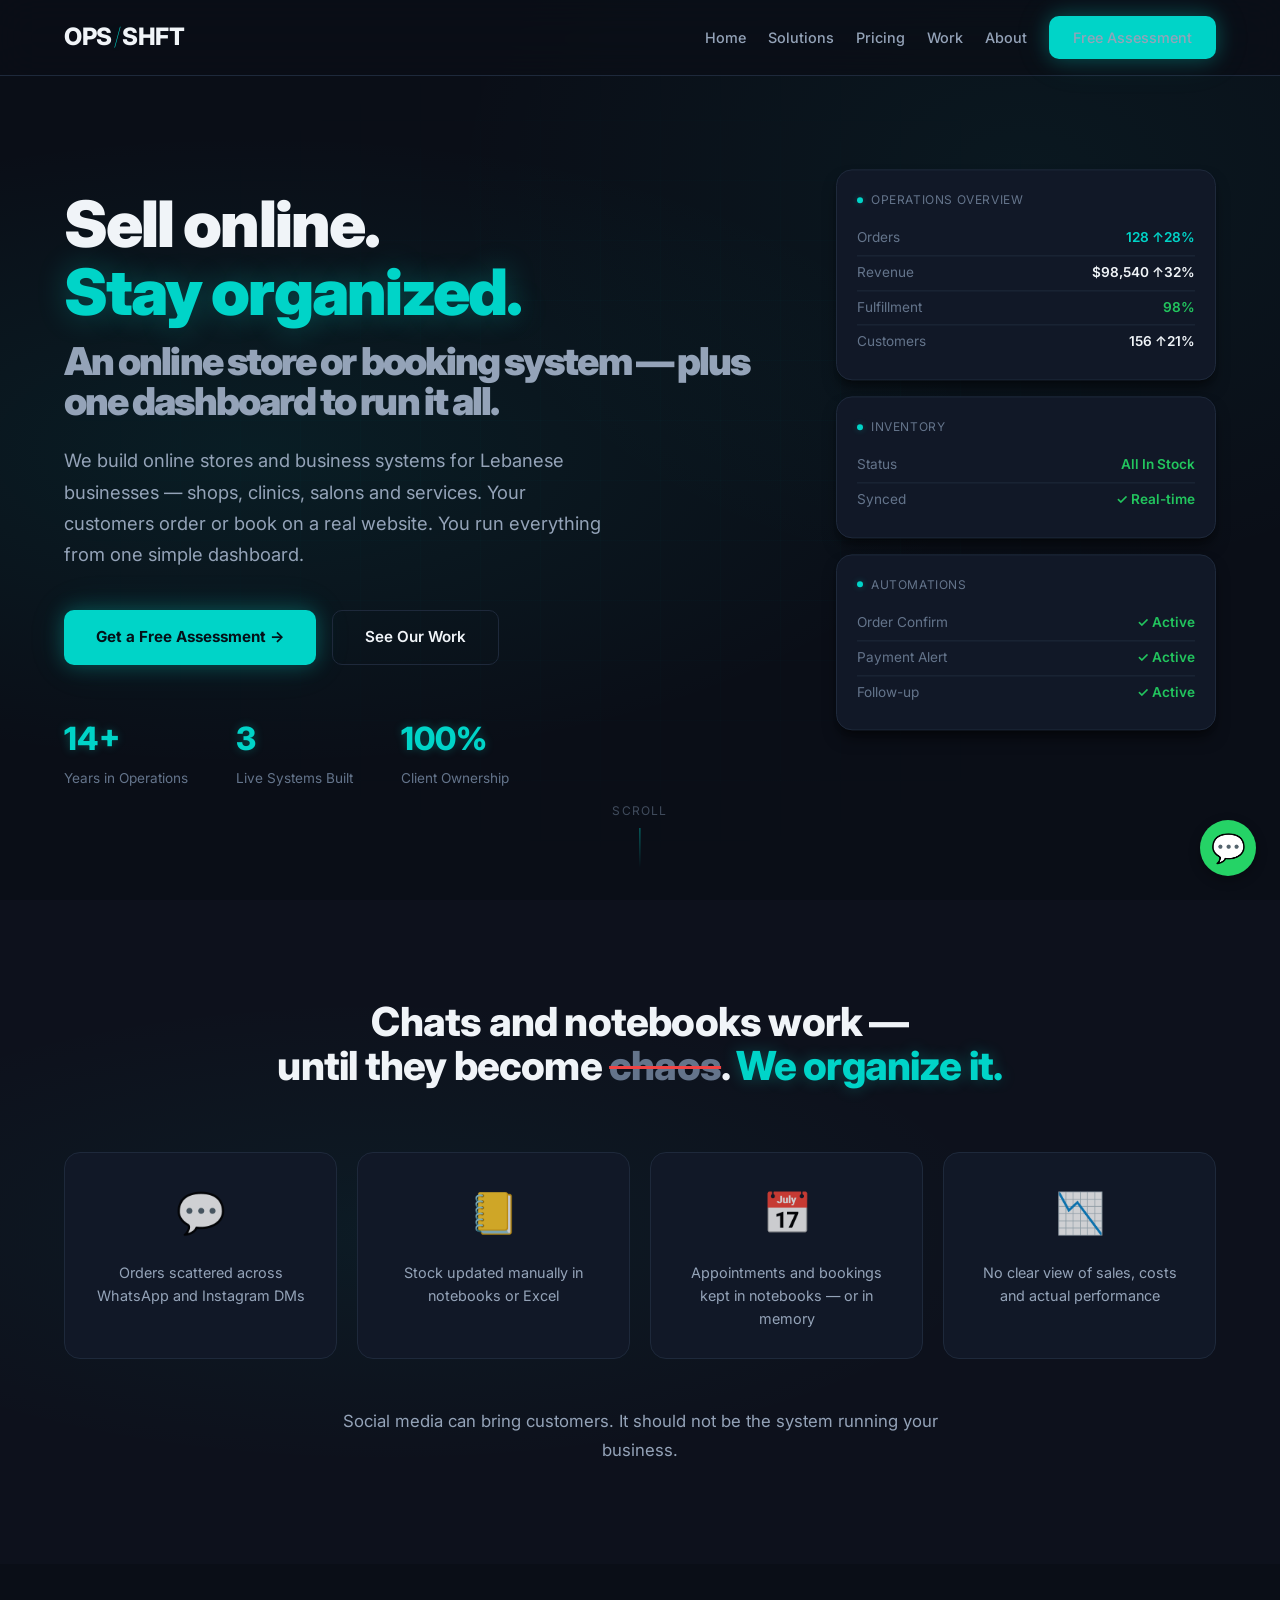
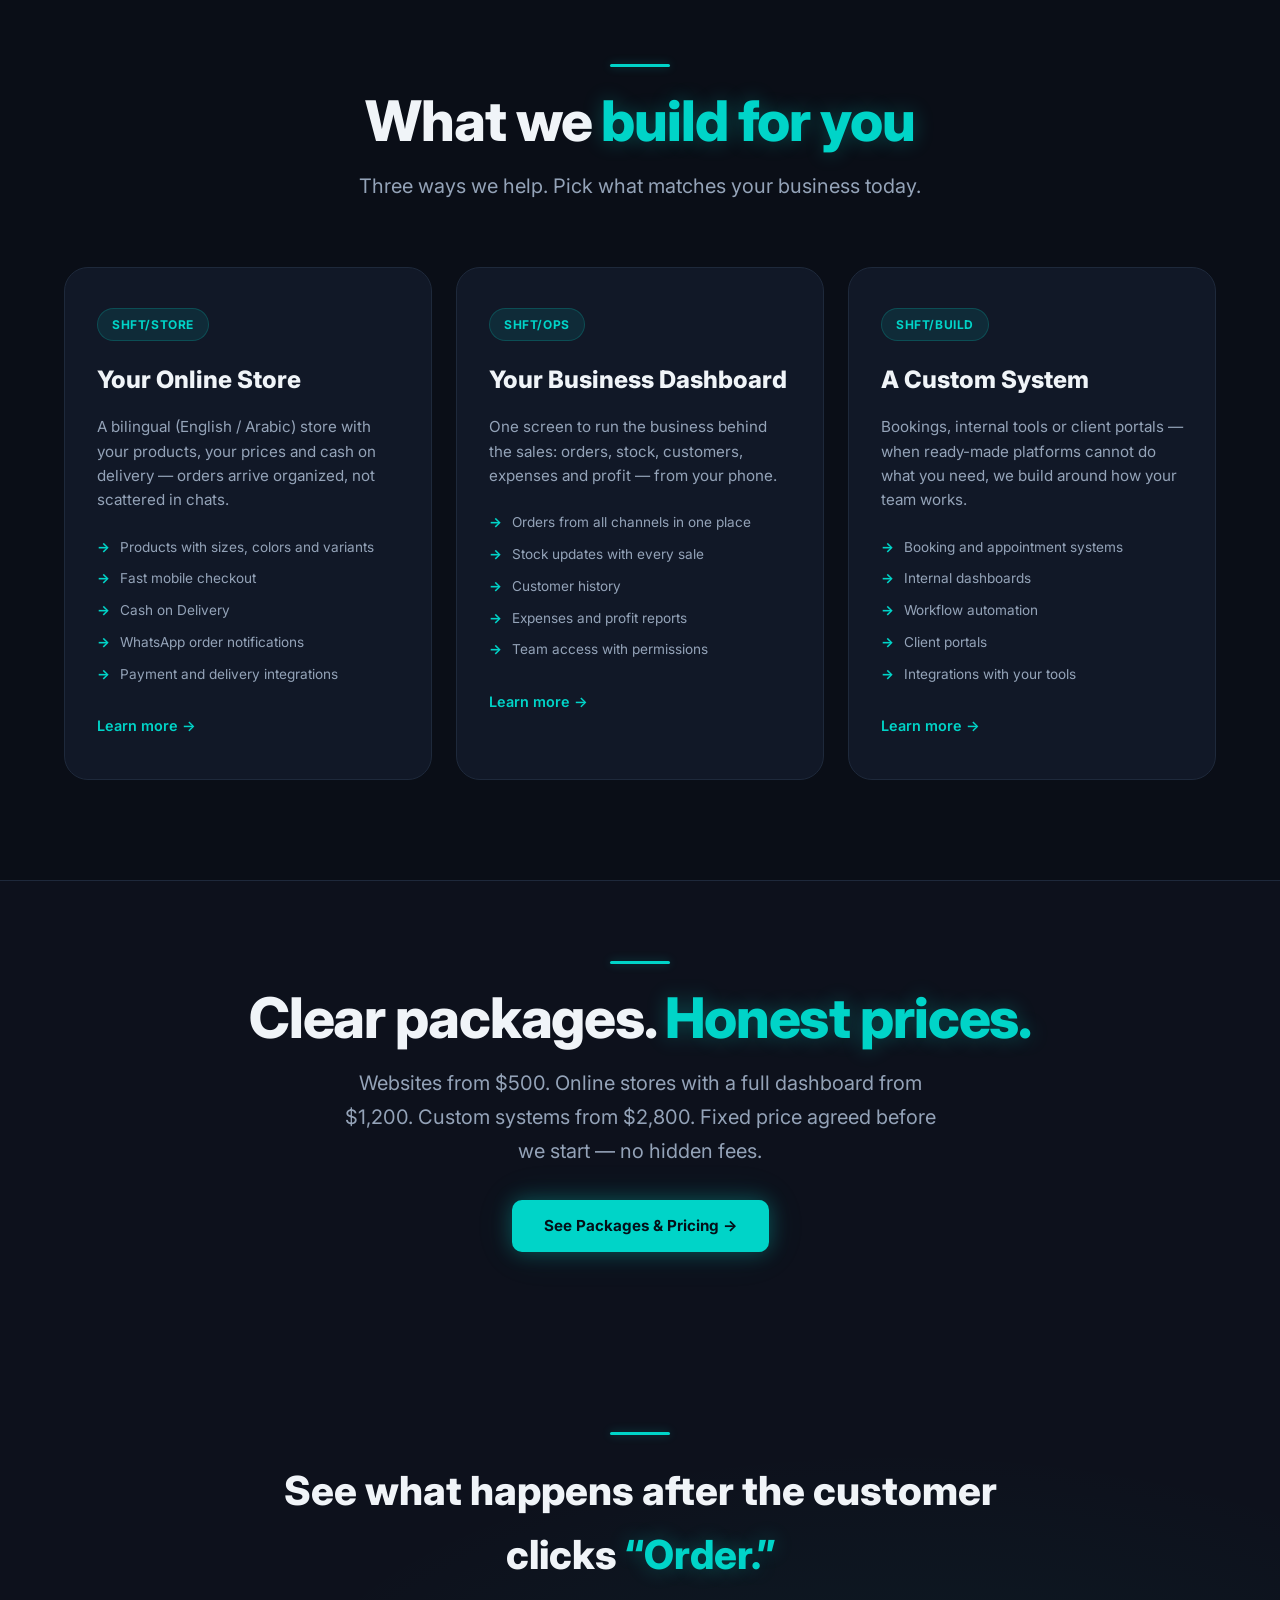
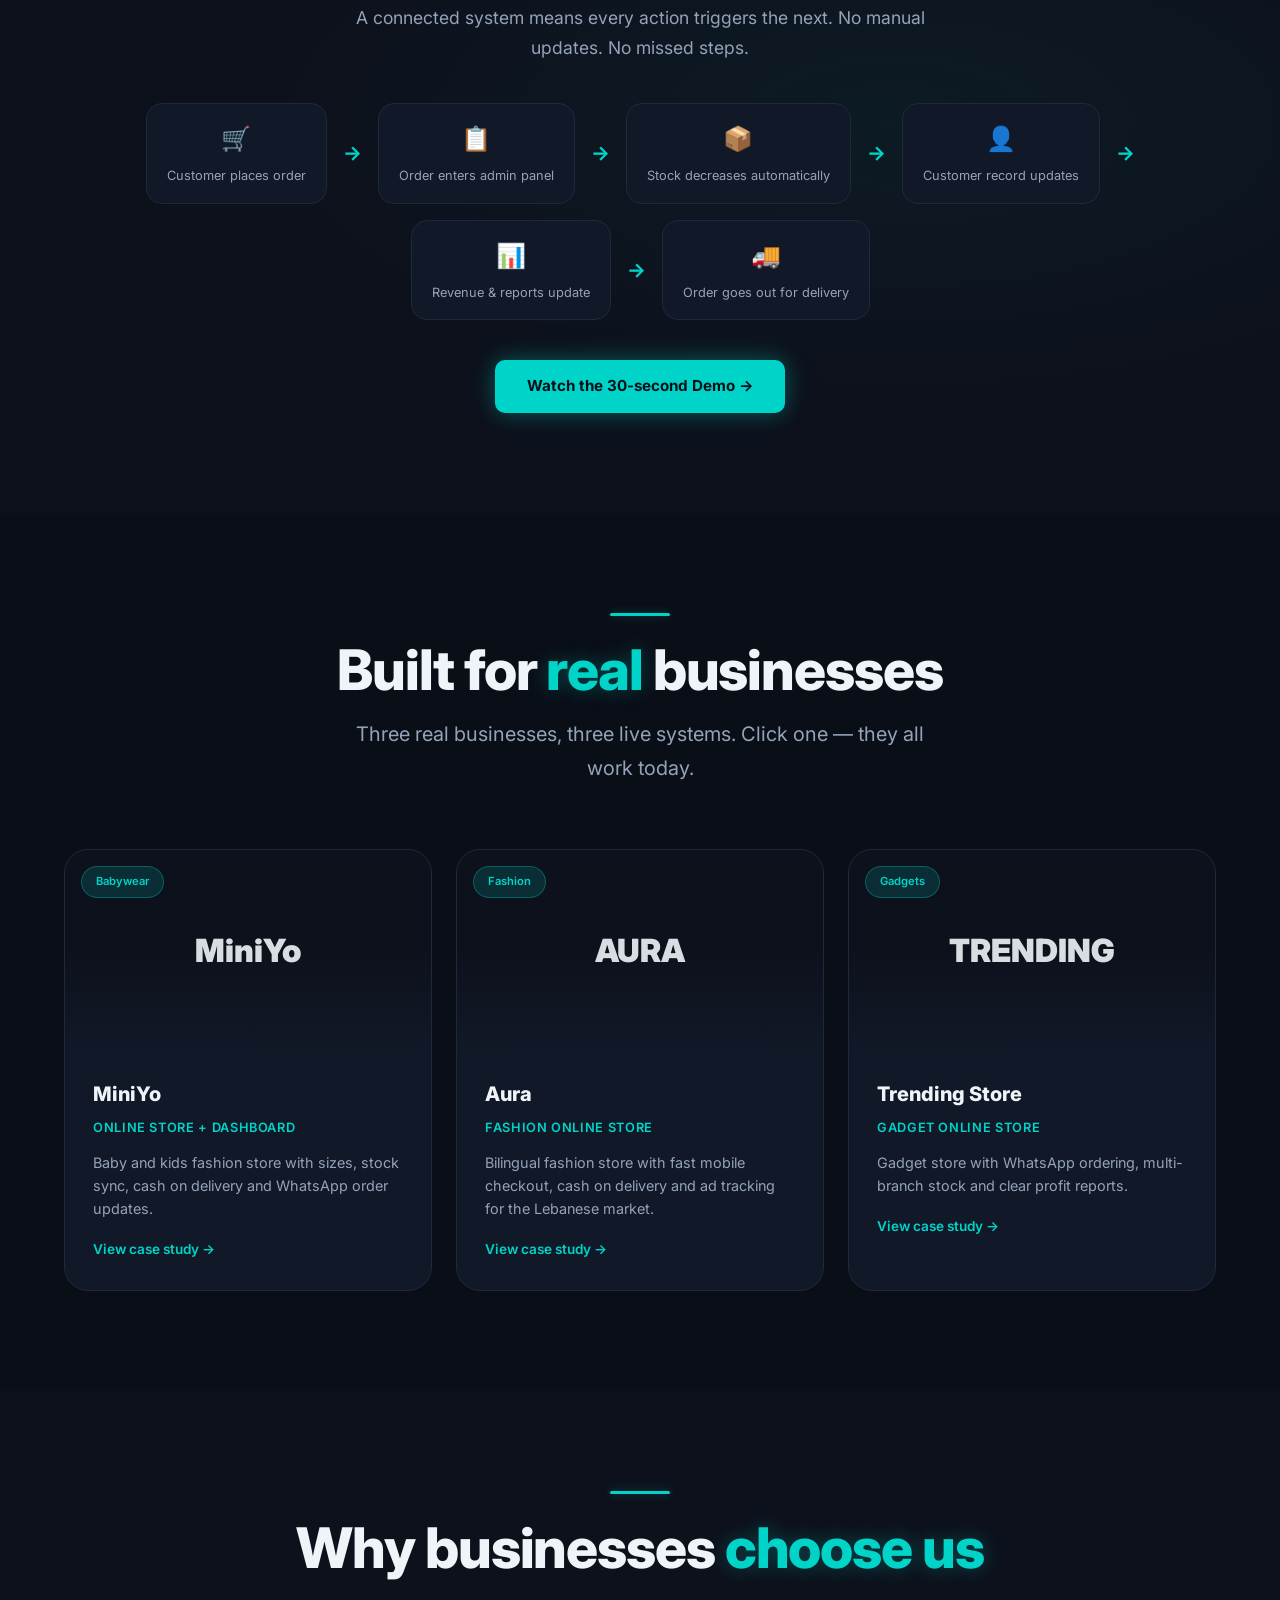
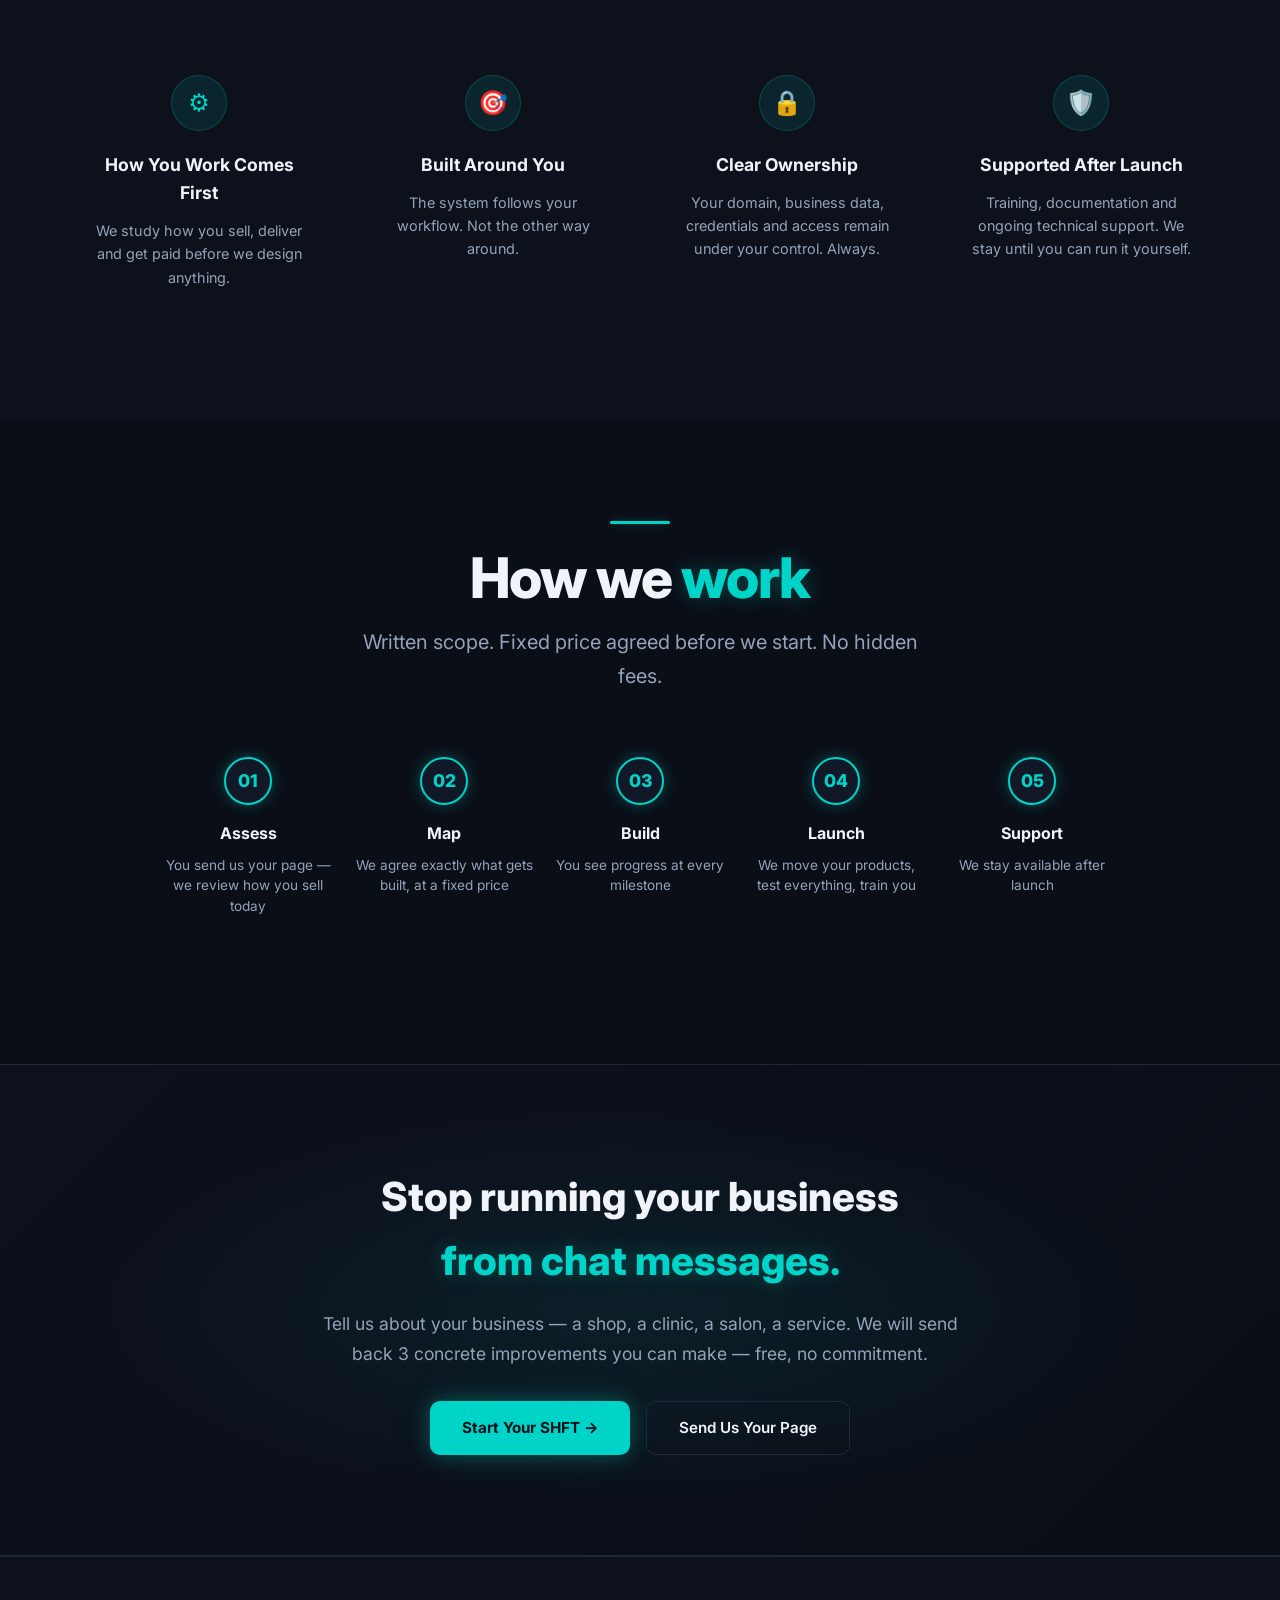
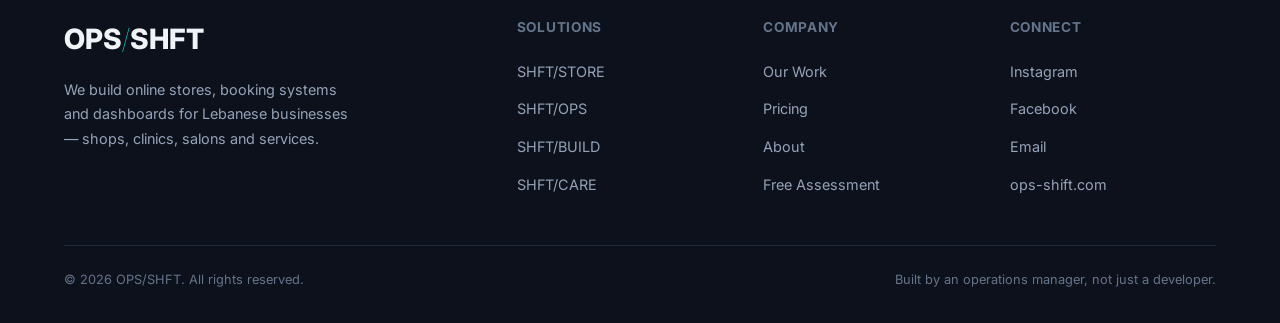
==== commit f3557fd1: "Broaden homepage messaging (clinics/salons/bookings), add pricing teaser, new nav links" ====
--- a/index.html
+++ b/index.html
@@ -1 +1 @@
-<!DOCTYPE html><html lang='en'><head><meta charset='UTF-8'><meta name='viewport' content='width=device-width, initial-scale=1.0'><title>OPS/SHFT | Online Stores & Business Systems for Lebanese Businesses</title><link rel='preconnect' href='https://fonts.googleapis.com'><link rel='preconnect' href='https://fonts.gstatic.com' crossorigin><link href='https://fonts.googleapis.com/css2?family=Inter:wght@300;400;500;600;700;800;900&display=swap' rel='stylesheet'><link rel='stylesheet' href='styles.css'><style>nav{position:fixed;top:0;left:0;right:0;z-index:1000;padding:16px 0;background:rgba(10,14,23,0.8);backdrop-filter:blur(20px);border-bottom:1px solid var(--border);transition:var(--transition-base)}nav.scrolled{padding:12px 0;background:rgba(10,14,23,0.95)}.nav-inner{display:flex;align-items:center;justify-content:space-between}.logo{font-family:var(--font-display);font-size:1.5rem;font-weight:800;color:var(--text-primary);letter-spacing:-0.02em;display:flex;align-items:center;gap:2px;text-decoration:none}.logo .slash{color:var(--accent);font-weight:100;text-shadow:0 0 15px var(--accent-glow)}.nav-links{display:flex;align-items:center;gap:32px}@media(max-width:768px){.nav-links{display:none}}.nav-links a{color:var(--text-secondary);font-size:0.9rem;font-weight:500;position:relative;white-space:nowrap}.nav-links a::after{content:'';position:absolute;bottom:-4px;left:0;width:0;height:2px;background:var(--accent);transition:var(--transition-base);box-shadow:0 0 6px var(--accent-glow)}.nav-links a:hover{color:var(--text-primary)}.nav-links a:hover::after{width:100%}.nav-cta{padding:10px 24px;font-size:0.85rem}.mobile-menu-btn{display:none;background:none;border:none;color:var(--text-primary);font-size:1.5rem;cursor:pointer}@media(max-width:768px){.mobile-menu-btn{display:block}}.hero{min-height:100vh;display:flex;align-items:center;position:relative;overflow:hidden;padding-top:80px}.hero-bg{position:absolute;inset:0;z-index:0}.hero-bg::before{content:'';position:absolute;inset:0;background:radial-gradient(ellipse at 20% 50%,rgba(0,212,200,0.08) 0%,transparent 50%),radial-gradient(ellipse at 80% 20%,rgba(0,212,200,0.05) 0%,transparent 40%)}.hero-grid{position:absolute;inset:0;background-image:linear-gradient(rgba(0,212,200,0.03) 1px,transparent 1px),linear-gradient(90deg,rgba(0,212,200,0.03) 1px,transparent 1px);background-size:60px 60px;opacity:0.5;mask-image:radial-gradient(ellipse at center,black 30%,transparent 70%)}.hero-content{position:relative;z-index:2;max-width:700px}.hero-title{font-family:var(--font-display);font-size:clamp(2.5rem,6vw,4rem);font-weight:900;line-height:1.05;margin-bottom:24px;letter-spacing:-0.03em}.hero-title .line{display:block}.hero-title .accent{color:var(--accent);text-shadow:0 0 30px var(--accent-glow)}.hero-desc{font-size:clamp(1rem,2vw,1.15rem);color:var(--text-secondary);max-width:540px;margin-bottom:40px;line-height:1.7}.hero-cta{display:flex;gap:16px;flex-wrap:wrap;margin-bottom:48px}.hero-stats{display:flex;gap:48px;flex-wrap:wrap}.stat-item{opacity:0;animation:fadeInUp 0.6s ease forwards}.stat-item:nth-child(1){animation-delay:0.6s}.stat-item:nth-child(2){animation-delay:0.8s}.stat-item:nth-child(3){animation-delay:1s}.stat-number{font-family:var(--font-display);font-size:2rem;font-weight:800;color:var(--accent);text-shadow:0 0 10px var(--accent-glow)}.stat-label{font-size:0.85rem;color:var(--text-muted);margin-top:4px}.chaos-control{position:absolute;right:5%;top:50%;transform:translateY(-50%);width:380px;z-index:1;display:flex;flex-direction:column;gap:16px}@media(max-width:1200px){.chaos-control{display:none}}.cc-panel{background:var(--bg-card);border:1px solid var(--border);border-radius:var(--radius-lg);padding:20px;box-shadow:var(--shadow-lg);animation:float 6s ease-in-out infinite}.cc-panel:nth-child(1){animation-delay:0s}.cc-panel:nth-child(2){animation-delay:2s}.cc-panel:nth-child(3){animation-delay:4s}.cc-panel-header{display:flex;align-items:center;gap:8px;margin-bottom:12px;font-size:0.75rem;text-transform:uppercase;letter-spacing:0.05em;color:var(--text-muted)}.cc-panel-header .dot{width:6px;height:6px;border-radius:50%;background:var(--accent);box-shadow:0 0 6px var(--accent-glow)}.cc-panel-row{display:flex;align-items:center;justify-content:space-between;padding:6px 0;font-size:0.85rem;border-bottom:1px solid var(--border)}.cc-panel-row:last-child{border-bottom:none}.cc-panel-row .label{color:var(--text-muted)}.cc-panel-row .value{color:var(--text-primary);font-weight:600}.cc-panel-row .value.positive{color:var(--success)}.cc-panel-row .value.accent{color:var(--accent)}.scroll-indicator{position:absolute;bottom:32px;left:50%;transform:translateX(-50%);display:flex;flex-direction:column;align-items:center;gap:8px;opacity:0.6}.scroll-indicator span{font-size:0.75rem;color:var(--text-muted);text-transform:uppercase;letter-spacing:0.1em}.scroll-indicator .line{width:1px;height:40px;background:linear-gradient(to bottom,var(--accent),transparent);animation:pulse 2s ease-in-out infinite}.problem-section{padding:100px 0;background:var(--bg-secondary);position:relative;overflow:hidden}.problem-section::before{content:'';position:absolute;inset:0;background:radial-gradient(ellipse at 30% 50%,rgba(0,212,200,0.05) 0%,transparent 50%)}.problem-inner{position:relative;z-index:2}.problem-header{text-align:center;margin-bottom:64px}.problem-header h2{font-size:clamp(1.75rem,4vw,2.5rem)}.problem-header h2 .chaos{color:var(--text-muted);text-decoration:line-through;text-decoration-color:var(--danger);text-decoration-thickness:3px}.problem-header h2 .control{color:var(--accent);text-shadow:0 0 15px var(--accent-glow)}.problem-grid{display:grid;grid-template-columns:repeat(4,1fr);gap:20px}@media(max-width:1024px){.problem-grid{grid-template-columns:repeat(2,1fr)}}@media(max-width:640px){.problem-grid{grid-template-columns:1fr}}.problem-card{background:var(--bg-card);border:1px solid var(--border);border-radius:var(--radius-lg);padding:28px;text-align:center;transition:var(--transition-base)}.problem-card:hover{border-color:var(--border-hover);transform:translateY(-4px)}.problem-icon{font-size:2.5rem;margin-bottom:16px;opacity:0.8}.problem-text{color:var(--text-secondary);font-size:0.9rem;line-height:1.6}.problem-footer{text-align:center;margin-top:48px;color:var(--text-secondary);font-size:1.05rem;max-width:600px;margin-left:auto;margin-right:auto;line-height:1.7}.solutions-section{padding:100px 0}.solutions-header{text-align:center;margin-bottom:64px}.solutions-grid{display:grid;grid-template-columns:repeat(3,1fr);gap:24px}@media(max-width:1024px){.solutions-grid{grid-template-columns:1fr}}.solution-card{background:var(--bg-card);border:1px solid var(--border);border-radius:var(--radius-xl);padding:40px 32px;transition:var(--transition-base);position:relative;overflow:hidden}.solution-card::before{content:'';position:absolute;top:0;left:0;right:0;height:2px;background:linear-gradient(90deg,transparent,var(--accent),transparent);opacity:0;transition:var(--transition-base)}.solution-card:hover{border-color:var(--border-hover);transform:translateY(-6px);box-shadow:var(--shadow-lg)}.solution-card:hover::before{opacity:1}.solution-badge{display:inline-flex;padding:6px 14px;background:var(--accent-dim);border:1px solid rgba(0,212,200,0.2);border-radius:100px;font-size:0.75rem;font-weight:700;color:var(--accent);letter-spacing:0.05em;text-transform:uppercase;margin-bottom:20px}.solution-title{font-family:var(--font-display);font-size:1.5rem;font-weight:800;margin-bottom:16px}.solution-desc{color:var(--text-secondary);font-size:0.95rem;line-height:1.6;margin-bottom:24px}.solution-features{list-style:none;display:flex;flex-direction:column;gap:10px;margin-bottom:28px}.solution-features li{display:flex;align-items:flex-start;gap:10px;color:var(--text-secondary);font-size:0.85rem}.solution-features li::before{content:'→';color:var(--accent);font-weight:700;flex-shrink:0}.solution-cta{font-size:0.9rem;font-weight:600;color:var(--accent);display:inline-flex;align-items:center;gap:6px}.solution-cta:hover{gap:10px}.demo-section{padding:100px 0;background:var(--bg-secondary);position:relative;overflow:hidden}.demo-section::before{content:'';position:absolute;inset:0;background:radial-gradient(ellipse at 70% 50%,rgba(0,212,200,0.05) 0%,transparent 50%)}.demo-inner{position:relative;z-index:2;text-align:center}.demo-inner .divider{margin:0 auto 24px}.demo-title{font-family:var(--font-display);font-size:clamp(1.75rem,4vw,2.5rem);font-weight:800;margin-bottom:16px}.demo-title .accent{color:var(--accent);text-shadow:0 0 20px var(--accent-glow)}.demo-desc{color:var(--text-secondary);font-size:1.1rem;max-width:600px;margin:0 auto 40px;line-height:1.7}.demo-flow{display:flex;align-items:center;justify-content:center;gap:16px;flex-wrap:wrap;margin-bottom:40px}.demo-step{background:var(--bg-card);border:1px solid var(--border);border-radius:var(--radius-lg);padding:16px 20px;text-align:center;min-width:140px;transition:var(--transition-base)}.demo-step:hover{border-color:var(--accent);box-shadow:var(--shadow-glow)}.demo-step-icon{font-size:1.5rem;margin-bottom:8px}.demo-step-label{font-size:0.8rem;color:var(--text-secondary)}.demo-arrow{color:var(--accent);font-size:1.25rem;font-weight:700}.work-preview{padding:100px 0}.work-preview-header{text-align:center;margin-bottom:64px}.work-grid{display:grid;grid-template-columns:repeat(3,1fr);gap:24px}@media(max-width:1024px){.work-grid{grid-template-columns:1fr}}.work-card{background:var(--bg-card);border:1px solid var(--border);border-radius:var(--radius-xl);overflow:hidden;transition:var(--transition-base)}.work-card:hover{border-color:var(--border-hover);transform:translateY(-6px);box-shadow:var(--shadow-lg)}.work-image{height:200px;background:var(--bg-secondary);display:flex;align-items:center;justify-content:center;position:relative;overflow:hidden}.work-image::before{content:'';position:absolute;inset:0;background:linear-gradient(180deg,transparent 50%,var(--bg-card) 100%)}.work-logo{font-family:var(--font-display);font-size:2rem;font-weight:900;color:var(--text-primary);opacity:0.9;z-index:2;position:relative}.work-badge{position:absolute;top:16px;left:16px;padding:6px 14px;background:rgba(0,212,200,0.15);border:1px solid rgba(0,212,200,0.3);border-radius:100px;font-size:0.7rem;font-weight:600;color:var(--accent);backdrop-filter:blur(10px);z-index:2}.work-content{padding:28px}.work-name{font-family:var(--font-display);font-size:1.25rem;font-weight:800;margin-bottom:8px}.work-category{font-size:0.8rem;color:var(--accent);font-weight:600;margin-bottom:12px;text-transform:uppercase;letter-spacing:0.05em}.work-desc{color:var(--text-secondary);font-size:0.9rem;line-height:1.6;margin-bottom:16px}.work-link{font-size:0.85rem;font-weight:600;color:var(--accent);display:inline-flex;align-items:center;gap:6px}.work-link:hover{gap:10px}.why-section{padding:100px 0;background:var(--bg-secondary)}.why-header{text-align:center;margin-bottom:64px}.why-grid{display:grid;grid-template-columns:repeat(4,1fr);gap:24px}@media(max-width:1024px){.why-grid{grid-template-columns:repeat(2,1fr)}}@media(max-width:640px){.why-grid{grid-template-columns:1fr}}.why-card{text-align:center;padding:32px 24px}.why-icon{width:56px;height:56px;border-radius:50%;background:var(--accent-dim);display:flex;align-items:center;justify-content:center;margin:0 auto 20px;color:var(--accent);font-size:1.5rem;border:1px solid rgba(0,212,200,0.2)}.why-title{font-family:var(--font-display);font-size:1.1rem;font-weight:700;margin-bottom:12px}.why-text{color:var(--text-secondary);font-size:0.9rem;line-height:1.6}.process-section{padding:100px 0}.process-header{text-align:center;margin-bottom:64px}.process-steps{display:flex;justify-content:center;gap:16px;flex-wrap:wrap;margin-bottom:48px}.process-step-num{width:48px;height:48px;border-radius:50%;background:var(--bg-card);border:2px solid var(--accent);display:flex;align-items:center;justify-content:center;font-family:var(--font-display);font-size:1.1rem;font-weight:800;color:var(--accent);box-shadow:0 0 15px var(--accent-glow);margin:0 auto 16px}.process-step-title{font-weight:700;font-size:1rem;margin-bottom:8px;text-align:center}.process-step-desc{color:var(--text-secondary);font-size:0.85rem;text-align:center;line-height:1.5;max-width:180px;margin:0 auto}.assessment-cta{padding:100px 0;background:linear-gradient(135deg,var(--bg-secondary) 0%,var(--bg-primary) 100%);position:relative;overflow:hidden;border-top:1px solid var(--border);border-bottom:1px solid var(--border)}.assessment-cta::before{content:'';position:absolute;inset:0;background:radial-gradient(ellipse at 50% 50%,rgba(0,212,200,0.08) 0%,transparent 60%)}.assessment-inner{position:relative;z-index:2;text-align:center;max-width:700px;margin:0 auto}.assessment-title{font-family:var(--font-display);font-size:clamp(1.75rem,4vw,2.5rem);font-weight:800;margin-bottom:16px}.assessment-title .accent{color:var(--accent);text-shadow:0 0 20px var(--accent-glow)}.assessment-desc{color:var(--text-secondary);font-size:1.1rem;margin-bottom:32px;line-height:1.7}.whatsapp-float{position:fixed;bottom:24px;right:24px;z-index:9996;width:56px;height:56px;border-radius:50%;background:#25d366;display:flex;align-items:center;justify-content:center;color:#fff;font-size:1.75rem;box-shadow:0 4px 12px rgba(0,0,0,0.3);transition:var(--transition-base)}.whatsapp-float:hover{transform:scale(1.1)}@media(min-width:769px){.whatsapp-float{display:none}}footer{background:var(--bg-secondary);border-top:1px solid var(--border);padding:60px 0 32px}.footer-grid{display:grid;grid-template-columns:2fr 1fr 1fr 1fr;gap:40px;margin-bottom:48px}@media(max-width:768px){.footer-grid{grid-template-columns:1fr 1fr}}.footer-logo{font-size:1.75rem;font-weight:800;margin-bottom:16px;display:inline-block;color:var(--text-primary);text-decoration:none}.footer-logo .slash{color:var(--accent);font-weight:100}.footer-desc{color:var(--text-secondary);font-size:0.9rem;line-height:1.7;max-width:300px}.footer-title{font-size:0.85rem;font-weight:700;text-transform:uppercase;letter-spacing:0.05em;color:var(--text-muted);margin-bottom:20px}.footer-links{list-style:none;display:flex;flex-direction:column;gap:12px}.footer-links a{color:var(--text-secondary);font-size:0.9rem;text-decoration:none;transition:var(--transition-base)}.footer-links a:hover{color:var(--accent)}.footer-bottom{border-top:1px solid var(--border);padding-top:24px;display:flex;justify-content:space-between;align-items:center;flex-wrap:wrap;gap:16px}.footer-bottom p{color:var(--text-muted);font-size:0.8rem}</style></head><body><div class='scanline-overlay'></div><div class='noise-overlay'></div><div class='cursor-glow' id='cursorGlow'></div><div class='page-transition' id='pageTransition'><div class='page-transition-overlay'></div><div class='page-transition-slash'>/</div></div><nav id='navbar'><div class='container nav-inner'><a href='index.html' class='logo' data-transition>OPS<span class='slash'>/</span>SHFT</a><div class='nav-links'><a href='index.html' data-transition>Home</a><a href='solutions.html' data-transition>Solutions</a><a href='work.html' data-transition>Work</a><a href='about.html' data-transition>About</a><a href='assessment.html' class='btn btn-primary nav-cta' data-transition>Free Assessment</a></div><button class='mobile-menu-btn' id='mobileMenuBtn' aria-label='Menu'>☰</button></div></nav><main><section class='hero'><div class='hero-bg'><div class='hero-grid'></div></div><div class='container'><div class='hero-content'><h1 class='hero-title'><span class='line'>Sell online.</span><span class='line accent'>Stay organized.</span><span class='line' style='font-size:0.6em;color:var(--text-secondary);margin-top:16px'>An online store plus one dashboard for orders, stock and profit.</span></h1><p class='hero-desc'>We build online stores for Lebanese businesses that sell through WhatsApp and Instagram. Your customers order on a real website — you run everything from one simple dashboard.</p><div class='hero-cta'><a href='assessment.html' class='btn btn-primary' data-transition>Get a Free Assessment →</a><a href='work.html' class='btn btn-outline' data-transition>See Our Work</a></div><div class='hero-stats'><div class='stat-item'><div class='stat-number'>14+</div><div class='stat-label'>Years in Operations</div></div><div class='stat-item'><div class='stat-number'>3</div><div class='stat-label'>Live Systems Built</div></div><div class='stat-item'><div class='stat-number'>100%</div><div class='stat-label'>Client Ownership</div></div></div></div></div><div class='chaos-control'><div class='cc-panel'><div class='cc-panel-header'><span class='dot'></span>Operations Overview</div><div class='cc-panel-row'><span class='label'>Orders</span><span class='value accent'>128 ↑28%</span></div><div class='cc-panel-row'><span class='label'>Revenue</span><span class='value'>$98,540 ↑32%</span></div><div class='cc-panel-row'><span class='label'>Fulfillment</span><span class='value positive'>98%</span></div><div class='cc-panel-row'><span class='label'>Customers</span><span class='value'>156 ↑21%</span></div></div><div class='cc-panel'><div class='cc-panel-header'><span class='dot'></span>Inventory</div><div class='cc-panel-row'><span class='label'>Status</span><span class='value positive'>All In Stock</span></div><div class='cc-panel-row'><span class='label'>Synced</span><span class='value positive'>✓ Real-time</span></div></div><div class='cc-panel'><div class='cc-panel-header'><span class='dot'></span>Automations</div><div class='cc-panel-row'><span class='label'>Order Confirm</span><span class='value positive'>✓ Active</span></div><div class='cc-panel-row'><span class='label'>Payment Alert</span><span class='value positive'>✓ Active</span></div><div class='cc-panel-row'><span class='label'>Follow-up</span><span class='value positive'>✓ Active</span></div></div></div><div class='scroll-indicator'><span>Scroll</span><div class='line'></div></div></section><section class='problem-section'><div class='container problem-inner'><div class='problem-header'><h2 class='section-title'>Selling through chats works —<br>until it becomes <span class='chaos'>chaos</span>. <span class='control'>We organize it.</span></h2></div><div class='problem-grid'><div class='problem-card'><div class='problem-icon'>💬</div><p class='problem-text'>Orders scattered across WhatsApp and Instagram DMs</p></div><div class='problem-card'><div class='problem-icon'>📒</div><p class='problem-text'>Stock updated manually in notebooks or Excel</p></div><div class='problem-card'><div class='problem-icon'>👤</div><p class='problem-text'>Customer information difficult to track and follow up</p></div><div class='problem-card'><div class='problem-icon'>📉</div><p class='problem-text'>No clear view of sales, costs and actual performance</p></div></div><p class='problem-footer'>Social media can bring customers. It should not be the system running your business.</p></div></section><section class='solutions-section'><div class='container'><div class='solutions-header'><div class='divider mx-auto'></div><h2 class='section-title text-center'>What we <span class='accent'>build for you</span></h2><p class='section-subtitle mx-auto text-center'>Three ways we help. Pick what matches your business today.</p></div><div class='solutions-grid'><div class='solution-card'><span class='solution-badge'>SHFT/STORE</span><h3 class='solution-title'>Your Online Store</h3><p class='solution-desc'>A bilingual (English / Arabic) store with your products, your prices and cash on delivery — orders arrive organized, not scattered in chats.</p><ul class='solution-features'><li>Products with sizes, colors and variants</li><li>Fast mobile checkout</li><li>Cash on Delivery</li><li>WhatsApp order notifications</li><li>Payment and delivery integrations</li></ul><a href='solutions.html#store' class='solution-cta' data-transition>Learn more →</a></div><div class='solution-card'><span class='solution-badge'>SHFT/OPS</span><h3 class='solution-title'>Your Business Dashboard</h3><p class='solution-desc'>One screen to run the business behind the sales: orders, stock, customers, expenses and profit — from your phone.</p><ul class='solution-features'><li>Orders from all channels in one place</li><li>Stock updates with every sale</li><li>Customer history</li><li>Expenses and profit reports</li><li>Team access with permissions</li></ul><a href='solutions.html#ops' class='solution-cta' data-transition>Learn more →</a></div><div class='solution-card'><span class='solution-badge'>SHFT/BUILD</span><h3 class='solution-title'>A Custom System</h3><p class='solution-desc'>Bookings, internal tools or client portals — when ready-made platforms cannot do what you need, we build around how your team works.</p><ul class='solution-features'><li>Booking and appointment systems</li><li>Internal dashboards</li><li>Workflow automation</li><li>Client portals</li><li>Integrations with your tools</li></ul><a href='solutions.html#build' class='solution-cta' data-transition>Learn more →</a></div></div></div></section><section class='demo-section'><div class='container demo-inner'><div class='divider mx-auto'></div><h2 class='demo-title'>See what happens after the customer<br>clicks <span class='accent'>“Order.”</span></h2><p class='demo-desc'>A connected system means every action triggers the next. No manual updates. No missed steps.</p><div class='demo-flow'><div class='demo-step'><div class='demo-step-icon'>🛒</div><div class='demo-step-label'>Customer places order</div></div><span class='demo-arrow'>→</span><div class='demo-step'><div class='demo-step-icon'>📋</div><div class='demo-step-label'>Order enters admin panel</div></div><span class='demo-arrow'>→</span><div class='demo-step'><div class='demo-step-icon'>📦</div><div class='demo-step-label'>Stock decreases automatically</div></div><span class='demo-arrow'>→</span><div class='demo-step'><div class='demo-step-icon'>👤</div><div class='demo-step-label'>Customer record updates</div></div><span class='demo-arrow'>→</span><div class='demo-step'><div class='demo-step-icon'>📊</div><div class='demo-step-label'>Revenue & reports update</div></div><span class='demo-arrow'>→</span><div class='demo-step'><div class='demo-step-icon'>🚚</div><div class='demo-step-label'>Order goes out for delivery</div></div></div><a href='work.html' class='btn btn-primary' data-transition>Watch the 30-second Demo →</a></div></section><section class='work-preview'><div class='container'><div class='work-preview-header'><div class='divider mx-auto'></div><h2 class='section-title text-center'>Built for <span class='accent'>real</span> businesses</h2><p class='section-subtitle mx-auto text-center'>Three real businesses, three live systems. Click one — they all work today.</p></div><div class='work-grid'><div class='work-card'><div class='work-image'><span class='work-badge'>Babywear</span><span class='work-logo'>MiniYo</span></div><div class='work-content'><h3 class='work-name'>MiniYo</h3><p class='work-category'>Online Store + Dashboard</p><p class='work-desc'>Baby and kids fashion store with sizes, stock sync, cash on delivery and WhatsApp order updates.</p><a href='work.html#miniyo' class='work-link' data-transition>View case study →</a></div></div><div class='work-card'><div class='work-image'><span class='work-badge'>Fashion</span><span class='work-logo'>AURA</span></div><div class='work-content'><h3 class='work-name'>Aura</h3><p class='work-category'>Fashion Online Store</p><p class='work-desc'>Bilingual fashion store with fast mobile checkout, cash on delivery and ad tracking for the Lebanese market.</p><a href='work.html#aura' class='work-link' data-transition>View case study →</a></div></div><div class='work-card'><div class='work-image'><span class='work-badge'>Gadgets</span><span class='work-logo'>TRENDING</span></div><div class='work-content'><h3 class='work-name'>Trending Store</h3><p class='work-category'>Gadget Online Store</p><p class='work-desc'>Gadget store with WhatsApp ordering, multi-branch stock and clear profit reports.</p><a href='work.html#trending' class='work-link' data-transition>View case study →</a></div></div></div></div></section><section class='why-section'><div class='container'><div class='why-header'><div class='divider mx-auto'></div><h2 class='section-title text-center'>Why businesses <span class='accent'>choose us</span></h2></div><div class='why-grid'><div class='why-card'><div class='why-icon'>⚙️</div><h3 class='why-title'>How You Work Comes First</h3><p class='why-text'>We study how you sell, deliver and get paid before we design anything.</p></div><div class='why-card'><div class='why-icon'>🎯</div><h3 class='why-title'>Built Around You</h3><p class='why-text'>The system follows your workflow. Not the other way around.</p></div><div class='why-card'><div class='why-icon'>🔒</div><h3 class='why-title'>Clear Ownership</h3><p class='why-text'>Your domain, business data, credentials and access remain under your control. Always.</p></div><div class='why-card'><div class='why-icon'>🛡️</div><h3 class='why-title'>Supported After Launch</h3><p class='why-text'>Training, documentation and ongoing technical support. We stay until you can run it yourself.</p></div></div></div></section><section class='process-section'><div class='container'><div class='process-header'><div class='divider mx-auto'></div><h2 class='section-title text-center'>How we <span class='accent'>work</span></h2><p class='section-subtitle mx-auto text-center'>Written scope. Fixed price agreed before we start. No hidden fees.</p></div><div class='process-steps'><div><div class='process-step-num'>01</div><h4 class='process-step-title'>Assess</h4><p class='process-step-desc'>You send us your page — we review how you sell today</p></div><div><div class='process-step-num'>02</div><h4 class='process-step-title'>Map</h4><p class='process-step-desc'>We agree exactly what gets built, at a fixed price</p></div><div><div class='process-step-num'>03</div><h4 class='process-step-title'>Build</h4><p class='process-step-desc'>You see progress at every milestone</p></div><div><div class='process-step-num'>04</div><h4 class='process-step-title'>Launch</h4><p class='process-step-desc'>We move your products, test everything, train you</p></div><div><div class='process-step-num'>05</div><h4 class='process-step-title'>Support</h4><p class='process-step-desc'>We stay available after launch</p></div></div></div></section><section class='assessment-cta'><div class='container assessment-inner'><h2 class='assessment-title'>Stop running your business<br><span class='accent'>from chat messages.</span></h2><p class='assessment-desc'>Send us your Instagram or WhatsApp page. We will send back 3 concrete improvements you can make — free, no commitment.</p><div style='display:flex;gap:16px;justify-content:center;flex-wrap:wrap'><a href='assessment.html' class='btn btn-primary' data-transition>Start Your SHFT →</a><a href='assessment.html' class='btn btn-outline' data-transition>Send Us Your Page</a></div></div></section></main><a href='https://wa.me/96171787205' class='whatsapp-float' target='_blank' rel='noopener' aria-label='WhatsApp'>💬</a><footer><div class='container'><div class='footer-grid'><div><a href='index.html' class='footer-logo' data-transition>OPS<span class='slash'>/</span>SHFT</a><p class='footer-desc'>We build online stores and management systems for businesses that sell through Instagram and WhatsApp.</p></div><div><h4 class='footer-title'>Solutions</h4><ul class='footer-links'><li><a href='solutions.html#store' data-transition>SHFT/STORE</a></li><li><a href='solutions.html#ops' data-transition>SHFT/OPS</a></li><li><a href='solutions.html#build' data-transition>SHFT/BUILD</a></li><li><a href='solutions.html#care' data-transition>SHFT/CARE</a></li></ul></div><div><h4 class='footer-title'>Company</h4><ul class='footer-links'><li><a href='work.html' data-transition>Our Work</a></li><li><a href='about.html' data-transition>About</a></li><li><a href='assessment.html' data-transition>Free Assessment</a></li></ul></div><div><h4 class='footer-title'>Connect</h4><ul class='footer-links'><li><a href='https://instagram.com/ops.shift.studio' target='_blank' rel='noopener'>Instagram</a></li><li><a href='https://facebook.com/ops/shift studio' target='_blank' rel='noopener'>Facebook</a></li><li><a href='mailto:ops-shift-studio@gmail.com'>Email</a></li><li><a href='https://ops-shift.com'>ops-shift.com</a></li></ul></div></div><div class='footer-bottom'><p>© 2026 OPS/SHFT. All rights reserved.</p><p>Built by an operations manager, not just a developer.</p></div></div></footer><script>document.addEventListener('DOMContentLoaded',()=>{const navbar=document.getElementById('navbar');window.addEventListener('scroll',()=>{if(window.scrollY>50){navbar.classList.add('scrolled')}else{navbar.classList.remove('scrolled')}});const cursorGlow=document.getElementById('cursorGlow');let mouseX=0,mouseY=0,currentX=0,currentY=0;document.addEventListener('mousemove',(e)=>{mouseX=e.clientX;mouseY=e.clientY;cursorGlow.classList.add('active')});function animateCursor(){currentX+=(mouseX-currentX)*0.1;currentY+=(mouseY-currentY)*0.1;cursorGlow.style.left=currentX+'px';cursorGlow.style.top=currentY+'px';requestAnimationFrame(animateCursor)}animateCursor();document.addEventListener('mouseleave',()=>cursorGlow.classList.remove('active'));const transition=document.getElementById('pageTransition');document.querySelectorAll('a[data-transition]').forEach(link=>{link.addEventListener('click',(e)=>{const href=link.getAttribute('href');if(href&&href.startsWith('http'))return;if(href&&href.startsWith('#'))return;e.preventDefault();transition.classList.add('active');setTimeout(()=>{window.location.href=href},500)})});const observer=new IntersectionObserver((entries)=>{entries.forEach(entry=>{if(entry.isIntersecting){entry.target.style.opacity='1';entry.target.style.transform='translateY(0)';observer.unobserve(entry.target)}})},{threshold:0.1});document.querySelectorAll('.stat-item, .problem-card, .solution-card, .work-card, .why-card, .demo-step').forEach(el=>{el.style.opacity='0';el.style.transform='translateY(30px)';el.style.transition='opacity 0.6s ease, transform 0.6s ease';observer.observe(el)})});</script></body></html>+<!DOCTYPE html><html lang='en'><head><meta charset='UTF-8'><meta name='viewport' content='width=device-width, initial-scale=1.0'><title>OPS/SHFT | Online Stores, Booking Systems &amp; Dashboards for Lebanese Businesses</title><link rel='preconnect' href='https://fonts.googleapis.com'><link rel='preconnect' href='https://fonts.gstatic.com' crossorigin><link href='https://fonts.googleapis.com/css2?family=Inter:wght@300;400;500;600;700;800;900&display=swap' rel='stylesheet'><link rel='stylesheet' href='styles.css'><style>nav{position:fixed;top:0;left:0;right:0;z-index:1000;padding:16px 0;background:rgba(10,14,23,0.8);backdrop-filter:blur(20px);border-bottom:1px solid var(--border);transition:var(--transition-base)}nav.scrolled{padding:12px 0;background:rgba(10,14,23,0.95)}.nav-inner{display:flex;align-items:center;justify-content:space-between}.logo{font-family:var(--font-display);font-size:1.5rem;font-weight:800;color:var(--text-primary);letter-spacing:-0.02em;display:flex;align-items:center;gap:2px;text-decoration:none}.logo .slash{color:var(--accent);font-weight:100;text-shadow:0 0 15px var(--accent-glow)}.nav-links{display:flex;align-items:center;gap:22px}@media(max-width:768px){.nav-links{display:none}}.nav-links a{color:var(--text-secondary);font-size:0.9rem;font-weight:500;position:relative;white-space:nowrap}.nav-links a::after{content:'';position:absolute;bottom:-4px;left:0;width:0;height:2px;background:var(--accent);transition:var(--transition-base);box-shadow:0 0 6px var(--accent-glow)}.nav-links a:hover{color:var(--text-primary)}.nav-links a:hover::after{width:100%}.nav-cta{padding:10px 24px;font-size:0.85rem}.mobile-menu-btn{display:none;background:none;border:none;color:var(--text-primary);font-size:1.5rem;cursor:pointer}@media(max-width:768px){.mobile-menu-btn{display:block}}.hero{min-height:100vh;display:flex;align-items:center;position:relative;overflow:hidden;padding-top:80px}.hero-bg{position:absolute;inset:0;z-index:0}.hero-bg::before{content:'';position:absolute;inset:0;background:radial-gradient(ellipse at 20% 50%,rgba(0,212,200,0.08) 0%,transparent 50%),radial-gradient(ellipse at 80% 20%,rgba(0,212,200,0.05) 0%,transparent 40%)}.hero-grid{position:absolute;inset:0;background-image:linear-gradient(rgba(0,212,200,0.03) 1px,transparent 1px),linear-gradient(90deg,rgba(0,212,200,0.03) 1px,transparent 1px);background-size:60px 60px;opacity:0.5;mask-image:radial-gradient(ellipse at center,black 30%,transparent 70%)}.hero-content{position:relative;z-index:2;max-width:700px}.hero-title{font-family:var(--font-display);font-size:clamp(2.5rem,6vw,4rem);font-weight:900;line-height:1.05;margin-bottom:24px;letter-spacing:-0.03em}.hero-title .line{display:block}.hero-title .accent{color:var(--accent);text-shadow:0 0 30px var(--accent-glow)}.hero-desc{font-size:clamp(1rem,2vw,1.15rem);color:var(--text-secondary);max-width:540px;margin-bottom:40px;line-height:1.7}.hero-cta{display:flex;gap:16px;flex-wrap:wrap;margin-bottom:48px}.hero-stats{display:flex;gap:48px;flex-wrap:wrap}.stat-item{opacity:0;animation:fadeInUp 0.6s ease forwards}.stat-item:nth-child(1){animation-delay:0.6s}.stat-item:nth-child(2){animation-delay:0.8s}.stat-item:nth-child(3){animation-delay:1s}.stat-number{font-family:var(--font-display);font-size:2rem;font-weight:800;color:var(--accent);text-shadow:0 0 10px var(--accent-glow)}.stat-label{font-size:0.85rem;color:var(--text-muted);margin-top:4px}.chaos-control{position:absolute;right:5%;top:50%;transform:translateY(-50%);width:380px;z-index:1;display:flex;flex-direction:column;gap:16px}@media(max-width:1200px){.chaos-control{display:none}}.cc-panel{background:var(--bg-card);border:1px solid var(--border);border-radius:var(--radius-lg);padding:20px;box-shadow:var(--shadow-lg);animation:float 6s ease-in-out infinite}.cc-panel:nth-child(1){animation-delay:0s}.cc-panel:nth-child(2){animation-delay:2s}.cc-panel:nth-child(3){animation-delay:4s}.cc-panel-header{display:flex;align-items:center;gap:8px;margin-bottom:12px;font-size:0.75rem;text-transform:uppercase;letter-spacing:0.05em;color:var(--text-muted)}.cc-panel-header .dot{width:6px;height:6px;border-radius:50%;background:var(--accent);box-shadow:0 0 6px var(--accent-glow)}.cc-panel-row{display:flex;align-items:center;justify-content:space-between;padding:6px 0;font-size:0.85rem;border-bottom:1px solid var(--border)}.cc-panel-row:last-child{border-bottom:none}.cc-panel-row .label{color:var(--text-muted)}.cc-panel-row .value{color:var(--text-primary);font-weight:600}.cc-panel-row .value.positive{color:var(--success)}.cc-panel-row .value.accent{color:var(--accent)}.scroll-indicator{position:absolute;bottom:32px;left:50%;transform:translateX(-50%);display:flex;flex-direction:column;align-items:center;gap:8px;opacity:0.6}.scroll-indicator span{font-size:0.75rem;color:var(--text-muted);text-transform:uppercase;letter-spacing:0.1em}.scroll-indicator .line{width:1px;height:40px;background:linear-gradient(to bottom,var(--accent),transparent);animation:pulse 2s ease-in-out infinite}.problem-section{padding:100px 0;background:var(--bg-secondary);position:relative;overflow:hidden}.problem-section::before{content:'';position:absolute;inset:0;background:radial-gradient(ellipse at 30% 50%,rgba(0,212,200,0.05) 0%,transparent 50%)}.problem-inner{position:relative;z-index:2}.problem-header{text-align:center;margin-bottom:64px}.problem-header h2{font-size:clamp(1.75rem,4vw,2.5rem)}.problem-header h2 .chaos{color:var(--text-muted);text-decoration:line-through;text-decoration-color:var(--danger);text-decoration-thickness:3px}.problem-header h2 .control{color:var(--accent);text-shadow:0 0 15px var(--accent-glow)}.problem-grid{display:grid;grid-template-columns:repeat(4,1fr);gap:20px}@media(max-width:1024px){.problem-grid{grid-template-columns:repeat(2,1fr)}}@media(max-width:640px){.problem-grid{grid-template-columns:1fr}}.problem-card{background:var(--bg-card);border:1px solid var(--border);border-radius:var(--radius-lg);padding:28px;text-align:center;transition:var(--transition-base)}.problem-card:hover{border-color:var(--border-hover);transform:translateY(-4px)}.problem-icon{font-size:2.5rem;margin-bottom:16px;opacity:0.8}.problem-text{color:var(--text-secondary);font-size:0.9rem;line-height:1.6}.problem-footer{text-align:center;margin-top:48px;color:var(--text-secondary);font-size:1.05rem;max-width:600px;margin-left:auto;margin-right:auto;line-height:1.7}.solutions-section{padding:100px 0}.solutions-header{text-align:center;margin-bottom:64px}.solutions-grid{display:grid;grid-template-columns:repeat(3,1fr);gap:24px}@media(max-width:1024px){.solutions-grid{grid-template-columns:1fr}}.solution-card{background:var(--bg-card);border:1px solid var(--border);border-radius:var(--radius-xl);padding:40px 32px;transition:var(--transition-base);position:relative;overflow:hidden}.solution-card::before{content:'';position:absolute;top:0;left:0;right:0;height:2px;background:linear-gradient(90deg,transparent,var(--accent),transparent);opacity:0;transition:var(--transition-base)}.solution-card:hover{border-color:var(--border-hover);transform:translateY(-6px);box-shadow:var(--shadow-lg)}.solution-card:hover::before{opacity:1}.solution-badge{display:inline-flex;padding:6px 14px;background:var(--accent-dim);border:1px solid rgba(0,212,200,0.2);border-radius:100px;font-size:0.75rem;font-weight:700;color:var(--accent);letter-spacing:0.05em;text-transform:uppercase;margin-bottom:20px}.solution-title{font-family:var(--font-display);font-size:1.5rem;font-weight:800;margin-bottom:16px}.solution-desc{color:var(--text-secondary);font-size:0.95rem;line-height:1.6;margin-bottom:24px}.solution-features{list-style:none;display:flex;flex-direction:column;gap:10px;margin-bottom:28px}.solution-features li{display:flex;align-items:flex-start;gap:10px;color:var(--text-secondary);font-size:0.85rem}.solution-features li::before{content:'→';color:var(--accent);font-weight:700;flex-shrink:0}.solution-cta{font-size:0.9rem;font-weight:600;color:var(--accent);display:inline-flex;align-items:center;gap:6px}.solution-cta:hover{gap:10px}.pricing-teaser{padding:80px 0;background:var(--bg-secondary);border-top:1px solid var(--border)}.demo-section{padding:100px 0;background:var(--bg-secondary);position:relative;overflow:hidden}.demo-section::before{content:'';position:absolute;inset:0;background:radial-gradient(ellipse at 70% 50%,rgba(0,212,200,0.05) 0%,transparent 50%)}.demo-inner{position:relative;z-index:2;text-align:center}.demo-inner .divider{margin:0 auto 24px}.demo-title{font-family:var(--font-display);font-size:clamp(1.75rem,4vw,2.5rem);font-weight:800;margin-bottom:16px}.demo-title .accent{color:var(--accent);text-shadow:0 0 20px var(--accent-glow)}.demo-desc{color:var(--text-secondary);font-size:1.1rem;max-width:600px;margin:0 auto 40px;line-height:1.7}.demo-flow{display:flex;align-items:center;justify-content:center;gap:16px;flex-wrap:wrap;margin-bottom:40px}.demo-step{background:var(--bg-card);border:1px solid var(--border);border-radius:var(--radius-lg);padding:16px 20px;text-align:center;min-width:140px;transition:var(--transition-base)}.demo-step:hover{border-color:var(--accent);box-shadow:var(--shadow-glow)}.demo-step-icon{font-size:1.5rem;margin-bottom:8px}.demo-step-label{font-size:0.8rem;color:var(--text-secondary)}.demo-arrow{color:var(--accent);font-size:1.25rem;font-weight:700}.work-preview{padding:100px 0}.work-preview-header{text-align:center;margin-bottom:64px}.work-grid{display:grid;grid-template-columns:repeat(3,1fr);gap:24px}@media(max-width:1024px){.work-grid{grid-template-columns:1fr}}.work-card{background:var(--bg-card);border:1px solid var(--border);border-radius:var(--radius-xl);overflow:hidden;transition:var(--transition-base)}.work-card:hover{border-color:var(--border-hover);transform:translateY(-6px);box-shadow:var(--shadow-lg)}.work-image{height:200px;background:var(--bg-secondary);display:flex;align-items:center;justify-content:center;position:relative;overflow:hidden}.work-image::before{content:'';position:absolute;inset:0;background:linear-gradient(180deg,transparent 50%,var(--bg-card) 100%)}.work-logo{font-family:var(--font-display);font-size:2rem;font-weight:900;color:var(--text-primary);opacity:0.9;z-index:2;position:relative}.work-badge{position:absolute;top:16px;left:16px;padding:6px 14px;background:rgba(0,212,200,0.15);border:1px solid rgba(0,212,200,0.3);border-radius:100px;font-size:0.7rem;font-weight:600;color:var(--accent);backdrop-filter:blur(10px);z-index:2}.work-content{padding:28px}.work-name{font-family:var(--font-display);font-size:1.25rem;font-weight:800;margin-bottom:8px}.work-category{font-size:0.8rem;color:var(--accent);font-weight:600;margin-bottom:12px;text-transform:uppercase;letter-spacing:0.05em}.work-desc{color:var(--text-secondary);font-size:0.9rem;line-height:1.6;margin-bottom:16px}.work-link{font-size:0.85rem;font-weight:600;color:var(--accent);display:inline-flex;align-items:center;gap:6px}.work-link:hover{gap:10px}.why-section{padding:100px 0;background:var(--bg-secondary)}.why-header{text-align:center;margin-bottom:64px}.why-grid{display:grid;grid-template-columns:repeat(4,1fr);gap:24px}@media(max-width:1024px){.why-grid{grid-template-columns:repeat(2,1fr)}}@media(max-width:640px){.why-grid{grid-template-columns:1fr}}.why-card{text-align:center;padding:32px 24px}.why-icon{width:56px;height:56px;border-radius:50%;background:var(--accent-dim);display:flex;align-items:center;justify-content:center;margin:0 auto 20px;color:var(--accent);font-size:1.5rem;border:1px solid rgba(0,212,200,0.2)}.why-title{font-family:var(--font-display);font-size:1.1rem;font-weight:700;margin-bottom:12px}.why-text{color:var(--text-secondary);font-size:0.9rem;line-height:1.6}.process-section{padding:100px 0}.process-header{text-align:center;margin-bottom:64px}.process-steps{display:flex;justify-content:center;gap:16px;flex-wrap:wrap;margin-bottom:48px}.process-step-num{width:48px;height:48px;border-radius:50%;background:var(--bg-card);border:2px solid var(--accent);display:flex;align-items:center;justify-content:center;font-family:var(--font-display);font-size:1.1rem;font-weight:800;color:var(--accent);box-shadow:0 0 15px var(--accent-glow);margin:0 auto 16px}.process-step-title{font-weight:700;font-size:1rem;margin-bottom:8px;text-align:center}.process-step-desc{color:var(--text-secondary);font-size:0.85rem;text-align:center;line-height:1.5;max-width:180px;margin:0 auto}.assessment-cta{padding:100px 0;background:linear-gradient(135deg,var(--bg-secondary) 0%,var(--bg-primary) 100%);position:relative;overflow:hidden;border-top:1px solid var(--border);border-bottom:1px solid var(--border)}.assessment-cta::before{content:'';position:absolute;inset:0;background:radial-gradient(ellipse at 50% 50%,rgba(0,212,200,0.08) 0%,transparent 60%)}.assessment-inner{position:relative;z-index:2;text-align:center;max-width:700px;margin:0 auto}.assessment-title{font-family:var(--font-display);font-size:clamp(1.75rem,4vw,2.5rem);font-weight:800;margin-bottom:16px}.assessment-title .accent{color:var(--accent);text-shadow:0 0 20px var(--accent-glow)}.assessment-desc{color:var(--text-secondary);font-size:1.1rem;margin-bottom:32px;line-height:1.7}.whatsapp-float{position:fixed;bottom:24px;right:24px;z-index:9996;width:56px;height:56px;border-radius:50%;background:#25d366;display:flex;align-items:center;justify-content:center;color:#fff;font-size:1.75rem;box-shadow:0 4px 12px rgba(0,0,0,0.3);transition:var(--transition-base)}.whatsapp-float:hover{transform:scale(1.1)}@media(min-width:769px){.whatsapp-float{display:none}}footer{background:var(--bg-secondary);border-top:1px solid var(--border);padding:60px 0 32px}.footer-grid{display:grid;grid-template-columns:2fr 1fr 1fr 1fr;gap:40px;margin-bottom:48px}@media(max-width:768px){.footer-grid{grid-template-columns:1fr 1fr}}.footer-logo{font-size:1.75rem;font-weight:800;margin-bottom:16px;display:inline-block;color:var(--text-primary);text-decoration:none}.footer-logo .slash{color:var(--accent);font-weight:100}.footer-desc{color:var(--text-secondary);font-size:0.9rem;line-height:1.7;max-width:300px}.footer-title{font-size:0.85rem;font-weight:700;text-transform:uppercase;letter-spacing:0.05em;color:var(--text-muted);margin-bottom:20px}.footer-links{list-style:none;display:flex;flex-direction:column;gap:12px}.footer-links a{color:var(--text-secondary);font-size:0.9rem;text-decoration:none;transition:var(--transition-base)}.footer-links a:hover{color:var(--accent)}.footer-bottom{border-top:1px solid var(--border);padding-top:24px;display:flex;justify-content:space-between;align-items:center;flex-wrap:wrap;gap:16px}.footer-bottom p{color:var(--text-muted);font-size:0.8rem}</style></head><body><div class='scanline-overlay'></div><div class='noise-overlay'></div><div class='cursor-glow' id='cursorGlow'></div><div class='page-transition' id='pageTransition'><div class='page-transition-overlay'></div><div class='page-transition-slash'>/</div></div><nav id='navbar'><div class='container nav-inner'><a href='index.html' class='logo' data-transition>OPS<span class='slash'>/</span>SHFT</a><div class='nav-links' id='navLinks'><a href='index.html' data-transition>Home</a><a href='solutions.html' data-transition>Solutions</a><a href='pricing.html' data-transition>Pricing</a><a href='work.html' data-transition>Work</a><a href='about.html' data-transition>About</a><a href='assessment.html' class='btn btn-primary nav-cta' data-transition>Free Assessment</a></div><button class='mobile-menu-btn' id='mobileMenuBtn' aria-label='Menu'>☰</button></div></nav><main><section class='hero'><div class='hero-bg'><div class='hero-grid'></div></div><div class='container'><div class='hero-content'><h1 class='hero-title'><span class='line'>Sell online.</span><span class='line accent'>Stay organized.</span><span class='line' style='font-size:0.6em;color:var(--text-secondary);margin-top:16px'>An online store or booking system — plus one dashboard to run it all.</span></h1><p class='hero-desc'>We build online stores and business systems for Lebanese businesses — shops, clinics, salons and services. Your customers order or book on a real website. You run everything from one simple dashboard.</p><div class='hero-cta'><a href='assessment.html' class='btn btn-primary' data-transition>Get a Free Assessment →</a><a href='work.html' class='btn btn-outline' data-transition>See Our Work</a></div><div class='hero-stats'><div class='stat-item'><div class='stat-number'>14+</div><div class='stat-label'>Years in Operations</div></div><div class='stat-item'><div class='stat-number'>3</div><div class='stat-label'>Live Systems Built</div></div><div class='stat-item'><div class='stat-number'>100%</div><div class='stat-label'>Client Ownership</div></div></div></div></div><div class='chaos-control'><div class='cc-panel'><div class='cc-panel-header'><span class='dot'></span>Operations Overview</div><div class='cc-panel-row'><span class='label'>Orders</span><span class='value accent'>128 ↑28%</span></div><div class='cc-panel-row'><span class='label'>Revenue</span><span class='value'>$98,540 ↑32%</span></div><div class='cc-panel-row'><span class='label'>Fulfillment</span><span class='value positive'>98%</span></div><div class='cc-panel-row'><span class='label'>Customers</span><span class='value'>156 ↑21%</span></div></div><div class='cc-panel'><div class='cc-panel-header'><span class='dot'></span>Inventory</div><div class='cc-panel-row'><span class='label'>Status</span><span class='value positive'>All In Stock</span></div><div class='cc-panel-row'><span class='label'>Synced</span><span class='value positive'>✓ Real-time</span></div></div><div class='cc-panel'><div class='cc-panel-header'><span class='dot'></span>Automations</div><div class='cc-panel-row'><span class='label'>Order Confirm</span><span class='value positive'>✓ Active</span></div><div class='cc-panel-row'><span class='label'>Payment Alert</span><span class='value positive'>✓ Active</span></div><div class='cc-panel-row'><span class='label'>Follow-up</span><span class='value positive'>✓ Active</span></div></div></div><div class='scroll-indicator'><span>Scroll</span><div class='line'></div></div></section><section class='problem-section'><div class='container problem-inner'><div class='problem-header'><h2 class='section-title'>Chats and notebooks work —<br>until they become <span class='chaos'>chaos</span>. <span class='control'>We organize it.</span></h2></div><div class='problem-grid'><div class='problem-card'><div class='problem-icon'>💬</div><p class='problem-text'>Orders scattered across WhatsApp and Instagram DMs</p></div><div class='problem-card'><div class='problem-icon'>📒</div><p class='problem-text'>Stock updated manually in notebooks or Excel</p></div><div class='problem-card'><div class='problem-icon'>📅</div><p class='problem-text'>Appointments and bookings kept in notebooks — or in memory</p></div><div class='problem-card'><div class='problem-icon'>📉</div><p class='problem-text'>No clear view of sales, costs and actual performance</p></div></div><p class='problem-footer'>Social media can bring customers. It should not be the system running your business.</p></div></section><section class='solutions-section'><div class='container'><div class='solutions-header'><div class='divider mx-auto'></div><h2 class='section-title text-center'>What we <span class='accent'>build for you</span></h2><p class='section-subtitle mx-auto text-center'>Three ways we help. Pick what matches your business today.</p></div><div class='solutions-grid'><div class='solution-card'><span class='solution-badge'>SHFT/STORE</span><h3 class='solution-title'>Your Online Store</h3><p class='solution-desc'>A bilingual (English / Arabic) store with your products, your prices and cash on delivery — orders arrive organized, not scattered in chats.</p><ul class='solution-features'><li>Products with sizes, colors and variants</li><li>Fast mobile checkout</li><li>Cash on Delivery</li><li>WhatsApp order notifications</li><li>Payment and delivery integrations</li></ul><a href='store.html' class='solution-cta' data-transition>Learn more →</a></div><div class='solution-card'><span class='solution-badge'>SHFT/OPS</span><h3 class='solution-title'>Your Business Dashboard</h3><p class='solution-desc'>One screen to run the business behind the sales: orders, stock, customers, expenses and profit — from your phone.</p><ul class='solution-features'><li>Orders from all channels in one place</li><li>Stock updates with every sale</li><li>Customer history</li><li>Expenses and profit reports</li><li>Team access with permissions</li></ul><a href='ops.html' class='solution-cta' data-transition>Learn more →</a></div><div class='solution-card'><span class='solution-badge'>SHFT/BUILD</span><h3 class='solution-title'>A Custom System</h3><p class='solution-desc'>Bookings, internal tools or client portals — when ready-made platforms cannot do what you need, we build around how your team works.</p><ul class='solution-features'><li>Booking and appointment systems</li><li>Internal dashboards</li><li>Workflow automation</li><li>Client portals</li><li>Integrations with your tools</li></ul><a href='build.html' class='solution-cta' data-transition>Learn more →</a></div></div></div></section><section class='pricing-teaser'><div class='container' style='text-align:center'><div class='divider mx-auto'></div><h2 class='section-title'>Clear packages. <span class='accent'>Honest prices.</span></h2><p class='section-subtitle mx-auto text-center' style='margin-bottom:32px'>Websites from $500. Online stores with a full dashboard from $1,200. Custom systems from $2,800. Fixed price agreed before we start — no hidden fees.</p><a href='pricing.html' class='btn btn-primary' data-transition>See Packages &amp; Pricing →</a></div></section><section class='demo-section'><div class='container demo-inner'><div class='divider mx-auto'></div><h2 class='demo-title'>See what happens after the customer<br>clicks <span class='accent'>“Order.”</span></h2><p class='demo-desc'>A connected system means every action triggers the next. No manual updates. No missed steps.</p><div class='demo-flow'><div class='demo-step'><div class='demo-step-icon'>🛒</div><div class='demo-step-label'>Customer places order</div></div><span class='demo-arrow'>→</span><div class='demo-step'><div class='demo-step-icon'>📋</div><div class='demo-step-label'>Order enters admin panel</div></div><span class='demo-arrow'>→</span><div class='demo-step'><div class='demo-step-icon'>📦</div><div class='demo-step-label'>Stock decreases automatically</div></div><span class='demo-arrow'>→</span><div class='demo-step'><div class='demo-step-icon'>👤</div><div class='demo-step-label'>Customer record updates</div></div><span class='demo-arrow'>→</span><div class='demo-step'><div class='demo-step-icon'>📊</div><div class='demo-step-label'>Revenue &amp; reports update</div></div><span class='demo-arrow'>→</span><div class='demo-step'><div class='demo-step-icon'>🚚</div><div class='demo-step-label'>Order goes out for delivery</div></div></div><a href='work.html' class='btn btn-primary' data-transition>Watch the 30-second Demo →</a></div></section><section class='work-preview'><div class='container'><div class='work-preview-header'><div class='divider mx-auto'></div><h2 class='section-title text-center'>Built for <span class='accent'>real</span> businesses</h2><p class='section-subtitle mx-auto text-center'>Three real businesses, three live systems. Click one — they all work today.</p></div><div class='work-grid'><div class='work-card'><div class='work-image'><span class='work-badge'>Babywear</span><span class='work-logo'>MiniYo</span></div><div class='work-content'><h3 class='work-name'>MiniYo</h3><p class='work-category'>Online Store + Dashboard</p><p class='work-desc'>Baby and kids fashion store with sizes, stock sync, cash on delivery and WhatsApp order updates.</p><a href='work.html#miniyo' class='work-link' data-transition>View case study →</a></div></div><div class='work-card'><div class='work-image'><span class='work-badge'>Fashion</span><span class='work-logo'>AURA</span></div><div class='work-content'><h3 class='work-name'>Aura</h3><p class='work-category'>Fashion Online Store</p><p class='work-desc'>Bilingual fashion store with fast mobile checkout, cash on delivery and ad tracking for the Lebanese market.</p><a href='work.html#aura' class='work-link' data-transition>View case study →</a></div></div><div class='work-card'><div class='work-image'><span class='work-badge'>Gadgets</span><span class='work-logo'>TRENDING</span></div><div class='work-content'><h3 class='work-name'>Trending Store</h3><p class='work-category'>Gadget Online Store</p><p class='work-desc'>Gadget store with WhatsApp ordering, multi-branch stock and clear profit reports.</p><a href='work.html#trending' class='work-link' data-transition>View case study →</a></div></div></div></div></section><section class='why-section'><div class='container'><div class='why-header'><div class='divider mx-auto'></div><h2 class='section-title text-center'>Why businesses <span class='accent'>choose us</span></h2></div><div class='why-grid'><div class='why-card'><div class='why-icon'>⚙️</div><h3 class='why-title'>How You Work Comes First</h3><p class='why-text'>We study how you sell, deliver and get paid before we design anything.</p></div><div class='why-card'><div class='why-icon'>🎯</div><h3 class='why-title'>Built Around You</h3><p class='why-text'>The system follows your workflow. Not the other way around.</p></div><div class='why-card'><div class='why-icon'>🔒</div><h3 class='why-title'>Clear Ownership</h3><p class='why-text'>Your domain, business data, credentials and access remain under your control. Always.</p></div><div class='why-card'><div class='why-icon'>🛡️</div><h3 class='why-title'>Supported After Launch</h3><p class='why-text'>Training, documentation and ongoing technical support. We stay until you can run it yourself.</p></div></div></div></section><section class='process-section'><div class='container'><div class='process-header'><div class='divider mx-auto'></div><h2 class='section-title text-center'>How we <span class='accent'>work</span></h2><p class='section-subtitle mx-auto text-center'>Written scope. Fixed price agreed before we start. No hidden fees.</p></div><div class='process-steps'><div><div class='process-step-num'>01</div><h4 class='process-step-title'>Assess</h4><p class='process-step-desc'>You send us your page — we review how you sell today</p></div><div><div class='process-step-num'>02</div><h4 class='process-step-title'>Map</h4><p class='process-step-desc'>We agree exactly what gets built, at a fixed price</p></div><div><div class='process-step-num'>03</div><h4 class='process-step-title'>Build</h4><p class='process-step-desc'>You see progress at every milestone</p></div><div><div class='process-step-num'>04</div><h4 class='process-step-title'>Launch</h4><p class='process-step-desc'>We move your products, test everything, train you</p></div><div><div class='process-step-num'>05</div><h4 class='process-step-title'>Support</h4><p class='process-step-desc'>We stay available after launch</p></div></div></div></section><section class='assessment-cta'><div class='container assessment-inner'><h2 class='assessment-title'>Stop running your business<br><span class='accent'>from chat messages.</span></h2><p class='assessment-desc'>Tell us about your business — a shop, a clinic, a salon, a service. We will send back 3 concrete improvements you can make — free, no commitment.</p><div style='display:flex;gap:16px;justify-content:center;flex-wrap:wrap'><a href='assessment.html' class='btn btn-primary' data-transition>Start Your SHFT →</a><a href='assessment.html' class='btn btn-outline' data-transition>Send Us Your Page</a></div></div></section></main><a href='https://wa.me/96171787205' class='whatsapp-float' target='_blank' rel='noopener' aria-label='WhatsApp'>💬</a><footer><div class='container'><div class='footer-grid'><div><a href='index.html' class='footer-logo' data-transition>OPS<span class='slash'>/</span>SHFT</a><p class='footer-desc'>We build online stores, booking systems and dashboards for Lebanese businesses — shops, clinics, salons and services.</p></div><div><h4 class='footer-title'>Solutions</h4><ul class='footer-links'><li><a href='store.html' data-transition>SHFT/STORE</a></li><li><a href='ops.html' data-transition>SHFT/OPS</a></li><li><a href='build.html' data-transition>SHFT/BUILD</a></li><li><a href='pricing.html#retainer' data-transition>SHFT/CARE</a></li></ul></div><div><h4 class='footer-title'>Company</h4><ul class='footer-links'><li><a href='work.html' data-transition>Our Work</a></li><li><a href='pricing.html' data-transition>Pricing</a></li><li><a href='about.html' data-transition>About</a></li><li><a href='assessment.html' data-transition>Free Assessment</a></li></ul></div><div><h4 class='footer-title'>Connect</h4><ul class='footer-links'><li><a href='https://instagram.com/ops.shift.studio' target='_blank' rel='noopener'>Instagram</a></li><li><a href='https://facebook.com/ops/shift studio' target='_blank' rel='noopener'>Facebook</a></li><li><a href='mailto:ops-shift-studio@gmail.com'>Email</a></li><li><a href='https://ops-shift.com'>ops-shift.com</a></li></ul></div></div><div class='footer-bottom'><p>© 2026 OPS/SHFT. All rights reserved.</p><p>Built by an operations manager, not just a developer.</p></div></div></footer><script>document.addEventListener('DOMContentLoaded',()=>{const _mb=document.getElementById('mobileMenuBtn');const _nl=document.getElementById('navLinks');if(_mb&&_nl){_mb.addEventListener('click',()=>{_nl.classList.toggle('open')});_nl.querySelectorAll('a').forEach(a=>a.addEventListener('click',()=>_nl.classList.remove('open')));}const navbar=document.getElementById('navbar');window.addEventListener('scroll',()=>{if(window.scrollY>50){navbar.classList.add('scrolled')}else{navbar.classList.remove('scrolled')}});const cursorGlow=document.getElementById('cursorGlow');let mouseX=0,mouseY=0,currentX=0,currentY=0;document.addEventListener('mousemove',(e)=>{mouseX=e.clientX;mouseY=e.clientY;cursorGlow.classList.add('active')});function animateCursor(){currentX+=(mouseX-currentX)*0.1;currentY+=(mouseY-currentY)*0.1;cursorGlow.style.left=currentX+'px';cursorGlow.style.top=currentY+'px';requestAnimationFrame(animateCursor)}animateCursor();document.addEventListener('mouseleave',()=>cursorGlow.classList.remove('active'));const transition=document.getElementById('pageTransition');document.querySelectorAll('a[data-transition]').forEach(link=>{link.addEventListener('click',(e)=>{const href=link.getAttribute('href');if(href&&href.startsWith('http'))return;if(href&&href.startsWith('#'))return;e.preventDefault();transition.classList.add('active');setTimeout(()=>{window.location.href=href},500)})});const observer=new IntersectionObserver((entries)=>{entries.forEach(entry=>{if(entry.isIntersecting){entry.target.style.opacity='1';entry.target.style.transform='translateY(0)';observer.unobserve(entry.target)}})},{threshold:0.1});document.querySelectorAll('.stat-item, .problem-card, .solution-card, .work-card, .why-card, .demo-step').forEach(el=>{el.style.opacity='0';el.style.transform='translateY(30px)';el.style.transition='opacity 0.6s ease, transform 0.6s ease';observer.observe(el)})});</script></body></html>
--- a/styles.css
+++ b/styles.css
@@ -1 +1,6 @@
-:root{--bg-primary:#0a0e17;--bg-secondary:#0d111c;--bg-card:#111827;--bg-card-hover:#1a2332;--text-primary:#f0f4f8;--text-secondary:#94a3b8;--text-muted:#64748b;--accent:#00d4c8;--accent-glow:rgba(0,212,200,0.3);--accent-dim:rgba(0,212,200,0.1);--border:#1e293b;--border-hover:#334155;--danger:#ef4444;--success:#22c55e;--font-display:'Inter',system-ui,-apple-system,sans-serif;--font-body:'Inter',system-ui,-apple-system,sans-serif;--transition-fast:0.15s ease;--transition-base:0.3s ease;--transition-slow:0.5s cubic-bezier(0.4,0,0.2,1);--shadow-sm:0 1px 2px rgba(0,0,0,0.3);--shadow-md:0 4px 6px -1px rgba(0,0,0,0.4),0 2px 4px -2px rgba(0,0,0,0.3);--shadow-lg:0 10px 15px -3px rgba(0,0,0,0.5),0 4px 6px -4px rgba(0,0,0,0.4);--shadow-glow:0 0 20px var(--accent-glow),0 0 40px var(--accent-dim);--radius-sm:6px;--radius-md:10px;--radius-lg:16px;--radius-xl:24px}*{margin:0;padding:0;box-sizing:border-box}html{scroll-behavior:smooth;font-size:16px}body{font-family:var(--font-body);background:var(--bg-primary);color:var(--text-primary);line-height:1.6;overflow-x:hidden;min-height:100vh;-webkit-font-smoothing:antialiased;-moz-osx-font-smoothing:grayscale}::selection{background:var(--accent);color:var(--bg-primary)}::-webkit-scrollbar{width:8px}::-webkit-scrollbar-track{background:var(--bg-primary)}::-webkit-scrollbar-thumb{background:var(--border);border-radius:4px}::-webkit-scrollbar-thumb:hover{background:var(--border-hover)}a{color:var(--accent);text-decoration:none;transition:var(--transition-base)}a:hover{color:var(--text-primary);text-shadow:0 0 10px var(--accent-glow)}img{max-width:100%;height:auto;display:block}.container{width:100%;max-width:1200px;margin:0 auto;padding:0 24px}@media(max-width:768px){.container{padding:0 16px}}.section{padding:100px 0;position:relative}@media(max-width:768px){.section{padding:60px 0}}.section-title{font-family:var(--font-display);font-size:clamp(2rem,5vw,3.5rem);font-weight:800;line-height:1.1;margin-bottom:16px;letter-spacing:-0.02em}.section-title .accent{color:var(--accent);text-shadow:0 0 20px var(--accent-glow)}.section-subtitle{font-size:clamp(1rem,2vw,1.25rem);color:var(--text-secondary);max-width:600px;margin-bottom:48px;line-height:1.7}.btn{display:inline-flex;align-items:center;justify-content:center;gap:8px;padding:14px 32px;font-family:var(--font-display);font-size:0.95rem;font-weight:600;border-radius:var(--radius-md);cursor:pointer;transition:var(--transition-base);border:none;white-space:nowrap;position:relative;overflow:hidden}.btn-primary{background:var(--accent);color:var(--bg-primary);box-shadow:var(--shadow-glow)}.btn-primary:hover{transform:translateY(-2px);box-shadow:0 0 30px var(--accent-glow),0 0 60px var(--accent-dim);color:var(--bg-primary)}.btn-primary:active{transform:translateY(0)}.btn-outline{background:transparent;color:var(--text-primary);border:1px solid var(--border)}.btn-outline:hover{border-color:var(--accent);color:var(--accent);box-shadow:var(--shadow-glow)}.btn-ghost{background:transparent;color:var(--text-secondary)}.btn-ghost:hover{color:var(--text-primary)}.card{background:var(--bg-card);border:1px solid var(--border);border-radius:var(--radius-lg);padding:32px;transition:var(--transition-base);position:relative;overflow:hidden}.card::before{content:'';position:absolute;top:0;left:0;right:0;height:1px;background:linear-gradient(90deg,transparent,var(--accent),transparent);opacity:0;transition:var(--transition-base)}.card:hover{border-color:var(--border-hover);transform:translateY(-4px);box-shadow:var(--shadow-lg)}.card:hover::before{opacity:1}.card-icon{width:48px;height:48px;border-radius:var(--radius-md);background:var(--accent-dim);display:flex;align-items:center;justify-content:center;margin-bottom:20px;color:var(--accent);font-size:1.5rem}.card-title{font-family:var(--font-display);font-size:1.25rem;font-weight:700;margin-bottom:12px}.card-text{color:var(--text-secondary);font-size:0.95rem;line-height:1.6}.tag{display:inline-flex;align-items:center;gap:6px;padding:6px 14px;background:var(--accent-dim);border:1px solid rgba(0,212,200,0.2);border-radius:100px;font-size:0.8rem;font-weight:500;color:var(--accent);letter-spacing:0.02em}.grid-2{display:grid;grid-template-columns:repeat(2,1fr);gap:24px}@media(max-width:768px){.grid-2{grid-template-columns:1fr}}.grid-3{display:grid;grid-template-columns:repeat(3,1fr);gap:24px}@media(max-width:768px){.grid-3{grid-template-columns:1fr}}.grid-4{display:grid;grid-template-columns:repeat(4,1fr);gap:24px}@media(max-width:1024px){.grid-4{grid-template-columns:repeat(2,1fr)}}@media(max-width:768px){.grid-4{grid-template-columns:1fr}}.divider{width:60px;height:3px;background:var(--accent);border-radius:2px;margin-bottom:24px;box-shadow:0 0 10px var(--accent-glow)}.text-center{text-align:center}.mx-auto{margin-left:auto;margin-right:auto}.mt-8{margin-top:32px}.mb-8{margin-bottom:32px}.flex{display:flex}.items-center{align-items:center}.justify-between{justify-content:space-between}.gap-4{gap:16px}.hidden{display:none}@keyframes fadeInUp{from{opacity:0;transform:translateY(30px)}to{opacity:1;transform:translateY(0)}}@keyframes fadeIn{from{opacity:0}to{opacity:1}}@keyframes slideInLeft{from{opacity:0;transform:translateX(-40px)}to{opacity:1;transform:translateX(0)}}@keyframes slideInRight{from{opacity:0;transform:translateX(40px)}to{opacity:1;transform:translateX(0)}}@keyframes pulse{0%,100%{opacity:1}50%{opacity:0.5}}@keyframes float{0%,100%{transform:translateY(0)}50%{transform:translateY(-10px)}}@keyframes scanline{0%{transform:translateY(-100%)}100%{transform:translateY(100vh)}}@keyframes slashFlash{0%{clip-path:inset(0 100% 0 0)}50%{clip-path:inset(0 0 0 0)}100%{clip-path:inset(0 0 0 100%)}}@keyframes slashReveal{0%{transform:scaleX(0);transform-origin:left}50%{transform:scaleX(1);transform-origin:left}50.01%{transform-origin:right}100%{transform:scaleX(0);transform-origin:right}}.animate-fadeInUp{animation:fadeInUp 0.8s var(--transition-slow) forwards}.animate-fadeIn{animation:fadeIn 0.6s ease forwards}.animate-slideInLeft{animation:slideInLeft 0.8s var(--transition-slow) forwards}.animate-slideInRight{animation:slideInRight 0.8s var(--transition-slow) forwards}.animate-pulse-slow{animation:pulse 3s ease-in-out infinite}.animate-float{animation:float 6s ease-in-out infinite}.scanline-overlay{position:fixed;top:0;left:0;width:100%;height:100%;pointer-events:none;z-index:9999;opacity:0.03;background:repeating-linear-gradient(0deg,transparent,transparent 2px,rgba(0,212,200,0.03) 2px,rgba(0,212,200,0.03) 4px)}.noise-overlay{position:fixed;top:0;left:0;width:100%;height:100%;pointer-events:none;z-index:9998;opacity:0.02;background-image:url('data:image/svg+xml,<svg viewBox=0 0 256 256 xmlns=http://www.w3.org/2000/svg><filter id=noise><feTurbulence type=fractalNoise baseFrequency=0.9 numOctaves=4 stitchTiles=stitch/></filter><rect width=100%25 height=100%25 filter=url(%23noise)/></svg>');background-repeat:repeat;background-size:256px 256px}.cursor-glow{position:fixed;width:300px;height:300px;border-radius:50%;background:radial-gradient(circle,var(--accent-dim) 0%,transparent 70%);pointer-events:none;z-index:9997;transform:translate(-50%,-50%);transition:opacity 0.3s ease;opacity:0}.cursor-glow.active{opacity:1}.page-transition{position:fixed;top:0;left:0;width:100%;height:100%;z-index:10000;pointer-events:none;display:flex;align-items:center;justify-content:center;opacity:0;visibility:hidden;transition:opacity 0.3s ease,visibility 0.3s ease}.page-transition.active{opacity:1;visibility:visible}.page-transition-slash{font-family:var(--font-display);font-size:8rem;font-weight:100;color:var(--accent);text-shadow:0 0 60px var(--accent-glow),0 0 120px var(--accent-dim);transform:scale(0);transition:transform 0.4s cubic-bezier(0.34,1.56,0.64,1)}.page-transition.active .page-transition-slash{transform:scale(1)}.page-transition-overlay{position:absolute;inset:0;background:var(--bg-primary);transform:scaleX(0);transform-origin:left;transition:transform 0.5s cubic-bezier(0.4,0,0.2,1)}.page-transition.active .page-transition-overlay{transform:scaleX(1)}.page-transition.exit .page-transition-overlay{transform-origin:right;transform:scaleX(0)}@media(prefers-reduced-motion:reduce){*,*::before,*::after{animation-duration:0.01ms!important;animation-iteration-count:1!important;transition-duration:0.01ms!important}}@media(min-width:769px){.whatsapp-float{display:flex!important}}+:root{--bg-primary:#0a0e17;--bg-secondary:#0d111c;--bg-card:#111827;--bg-card-hover:#1a2332;--text-primary:#f0f4f8;--text-secondary:#94a3b8;--text-muted:#64748b;--accent:#00d4c8;--accent-glow:rgba(0,212,200,0.3);--accent-dim:rgba(0,212,200,0.1);--border:#1e293b;--border-hover:#334155;--danger:#ef4444;--success:#22c55e;--font-display:'Inter',system-ui,-apple-system,sans-serif;--font-body:'Inter',system-ui,-apple-system,sans-serif;--transition-fast:0.15s ease;--transition-base:0.3s ease;--transition-slow:0.5s cubic-bezier(0.4,0,0.2,1);--shadow-sm:0 1px 2px rgba(0,0,0,0.3);--shadow-md:0 4px 6px -1px rgba(0,0,0,0.4),0 2px 4px -2px rgba(0,0,0,0.3);--shadow-lg:0 10px 15px -3px rgba(0,0,0,0.5),0 4px 6px -4px rgba(0,0,0,0.4);--shadow-glow:0 0 20px var(--accent-glow),0 0 40px var(--accent-dim);--radius-sm:6px;--radius-md:10px;--radius-lg:16px;--radius-xl:24px}*{margin:0;padding:0;box-sizing:border-box}html{scroll-behavior:smooth;font-size:16px}body{font-family:var(--font-body);background:var(--bg-primary);color:var(--text-primary);line-height:1.6;overflow-x:hidden;min-height:100vh;-webkit-font-smoothing:antialiased;-moz-osx-font-smoothing:grayscale}::selection{background:var(--accent);color:var(--bg-primary)}::-webkit-scrollbar{width:8px}::-webkit-scrollbar-track{background:var(--bg-primary)}::-webkit-scrollbar-thumb{background:var(--border);border-radius:4px}::-webkit-scrollbar-thumb:hover{background:var(--border-hover)}a{color:var(--accent);text-decoration:none;transition:var(--transition-base)}a:hover{color:var(--text-primary);text-shadow:0 0 10px var(--accent-glow)}img{max-width:100%;height:auto;display:block}.container{width:100%;max-width:1200px;margin:0 auto;padding:0 24px}@media(max-width:768px){.container{padding:0 16px}}.section{padding:100px 0;position:relative}@media(max-width:768px){.section{padding:60px 0}}.section-title{font-family:var(--font-display);font-size:clamp(2rem,5vw,3.5rem);font-weight:800;line-height:1.1;margin-bottom:16px;letter-spacing:-0.02em}.section-title .accent{color:var(--accent);text-shadow:0 0 20px var(--accent-glow)}.section-subtitle{font-size:clamp(1rem,2vw,1.25rem);color:var(--text-secondary);max-width:600px;margin-bottom:48px;line-height:1.7}.btn{display:inline-flex;align-items:center;justify-content:center;gap:8px;padding:14px 32px;font-family:var(--font-display);font-size:0.95rem;font-weight:600;border-radius:var(--radius-md);cursor:pointer;transition:var(--transition-base);border:none;white-space:nowrap;position:relative;overflow:hidden}.btn-primary{background:var(--accent);color:var(--bg-primary);box-shadow:var(--shadow-glow)}.btn-primary:hover{transform:translateY(-2px);box-shadow:0 0 30px var(--accent-glow),0 0 60px var(--accent-dim);color:var(--bg-primary)}.btn-primary:active{transform:translateY(0)}.btn-outline{background:transparent;color:var(--text-primary);border:1px solid var(--border)}.btn-outline:hover{border-color:var(--accent);color:var(--accent);box-shadow:var(--shadow-glow)}.btn-ghost{background:transparent;color:var(--text-secondary)}.btn-ghost:hover{color:var(--text-primary)}.card{background:var(--bg-card);border:1px solid var(--border);border-radius:var(--radius-lg);padding:32px;transition:var(--transition-base);position:relative;overflow:hidden}.card::before{content:'';position:absolute;top:0;left:0;right:0;height:1px;background:linear-gradient(90deg,transparent,var(--accent),transparent);opacity:0;transition:var(--transition-base)}.card:hover{border-color:var(--border-hover);transform:translateY(-4px);box-shadow:var(--shadow-lg)}.card:hover::before{opacity:1}.card-icon{width:48px;height:48px;border-radius:var(--radius-md);background:var(--accent-dim);display:flex;align-items:center;justify-content:center;margin-bottom:20px;color:var(--accent);font-size:1.5rem}.card-title{font-family:var(--font-display);font-size:1.25rem;font-weight:700;margin-bottom:12px}.card-text{color:var(--text-secondary);font-size:0.95rem;line-height:1.6}.tag{display:inline-flex;align-items:center;gap:6px;padding:6px 14px;background:var(--accent-dim);border:1px solid rgba(0,212,200,0.2);border-radius:100px;font-size:0.8rem;font-weight:500;color:var(--accent);letter-spacing:0.02em}.grid-2{display:grid;grid-template-columns:repeat(2,1fr);gap:24px}@media(max-width:768px){.grid-2{grid-template-columns:1fr}}.grid-3{display:grid;grid-template-columns:repeat(3,1fr);gap:24px}@media(max-width:768px){.grid-3{grid-template-columns:1fr}}.grid-4{display:grid;grid-template-columns:repeat(4,1fr);gap:24px}@media(max-width:1024px){.grid-4{grid-template-columns:repeat(2,1fr)}}@media(max-width:768px){.grid-4{grid-template-columns:1fr}}.divider{width:60px;height:3px;background:var(--accent);border-radius:2px;margin-bottom:24px;box-shadow:0 0 10px var(--accent-glow)}.text-center{text-align:center}.mx-auto{margin-left:auto;margin-right:auto}.mt-8{margin-top:32px}.mb-8{margin-bottom:32px}.flex{display:flex}.items-center{align-items:center}.justify-between{justify-content:space-between}.gap-4{gap:16px}.hidden{display:none}@keyframes fadeInUp{from{opacity:0;transform:translateY(30px)}to{opacity:1;transform:translateY(0)}}@keyframes fadeIn{from{opacity:0}to{opacity:1}}@keyframes slideInLeft{from{opacity:0;transform:translateX(-40px)}to{opacity:1;transform:translateX(0)}}@keyframes slideInRight{from{opacity:0;transform:translateX(40px)}to{opacity:1;transform:translateX(0)}}@keyframes pulse{0%,100%{opacity:1}50%{opacity:0.5}}@keyframes float{0%,100%{transform:translateY(0)}50%{transform:translateY(-10px)}}@keyframes scanline{0%{transform:translateY(-100%)}100%{transform:translateY(100vh)}}@keyframes slashFlash{0%{clip-path:inset(0 100% 0 0)}50%{clip-path:inset(0 0 0 0)}100%{clip-path:inset(0 0 0 100%)}}@keyframes slashReveal{0%{transform:scaleX(0);transform-origin:left}50%{transform:scaleX(1);transform-origin:left}50.01%{transform-origin:right}100%{transform:scaleX(0);transform-origin:right}}.animate-fadeInUp{animation:fadeInUp 0.8s var(--transition-slow) forwards}.animate-fadeIn{animation:fadeIn 0.6s ease forwards}.animate-slideInLeft{animation:slideInLeft 0.8s var(--transition-slow) forwards}.animate-slideInRight{animation:slideInRight 0.8s var(--transition-slow) forwards}.animate-pulse-slow{animation:pulse 3s ease-in-out infinite}.animate-float{animation:float 6s ease-in-out infinite}.scanline-overlay{position:fixed;top:0;left:0;width:100%;height:100%;pointer-events:none;z-index:9999;opacity:0.03;background:repeating-linear-gradient(0deg,transparent,transparent 2px,rgba(0,212,200,0.03) 2px,rgba(0,212,200,0.03) 4px)}.noise-overlay{position:fixed;top:0;left:0;width:100%;height:100%;pointer-events:none;z-index:9998;opacity:0.02;background-image:url('data:image/svg+xml,<svg viewBox=0 0 256 256 xmlns=http://www.w3.org/2000/svg><filter id=noise><feTurbulence type=fractalNoise baseFrequency=0.9 numOctaves=4 stitchTiles=stitch/></filter><rect width=100%25 height=100%25 filter=url(%23noise)/></svg>');background-repeat:repeat;background-size:256px 256px}.cursor-glow{position:fixed;width:300px;height:300px;border-radius:50%;background:radial-gradient(circle,var(--accent-dim) 0%,transparent 70%);pointer-events:none;z-index:9997;transform:translate(-50%,-50%);transition:opacity 0.3s ease;opacity:0}.cursor-glow.active{opacity:1}.page-transition{position:fixed;top:0;left:0;width:100%;height:100%;z-index:10000;pointer-events:none;display:flex;align-items:center;justify-content:center;opacity:0;visibility:hidden;transition:opacity 0.3s ease,visibility 0.3s ease}.page-transition.active{opacity:1;visibility:visible}.page-transition-slash{font-family:var(--font-display);font-size:8rem;font-weight:100;color:var(--accent);text-shadow:0 0 60px var(--accent-glow),0 0 120px var(--accent-dim);transform:scale(0);transition:transform 0.4s cubic-bezier(0.34,1.56,0.64,1)}.page-transition.active .page-transition-slash{transform:scale(1)}.page-transition-overlay{position:absolute;inset:0;background:var(--bg-primary);transform:scaleX(0);transform-origin:left;transition:transform 0.5s cubic-bezier(0.4,0,0.2,1)}.page-transition.active .page-transition-overlay{transform:scaleX(1)}.page-transition.exit .page-transition-overlay{transform-origin:right;transform:scaleX(0)}@media(prefers-reduced-motion:reduce){*,*::before,*::after{animation-duration:0.01ms!important;animation-iteration-count:1!important;transition-duration:0.01ms!important}}@media(min-width:769px){.whatsapp-float{display:flex!important}}
+/* CTA readability: solid dark text on neon, no glow on text */
+.btn-primary{color:#041018;font-weight:700;text-shadow:none}
+.btn-primary:hover,.btn-primary:active,.btn-primary:focus{color:#041018;text-shadow:none}
+/* Mobile nav dropdown */
+@media(max-width:768px){.nav-links.open{display:flex;position:absolute;top:100%;left:0;right:0;flex-direction:column;align-items:flex-start;background:rgba(10,14,23,0.98);backdrop-filter:blur(20px);padding:24px;gap:18px;border-bottom:1px solid var(--border);z-index:999}}
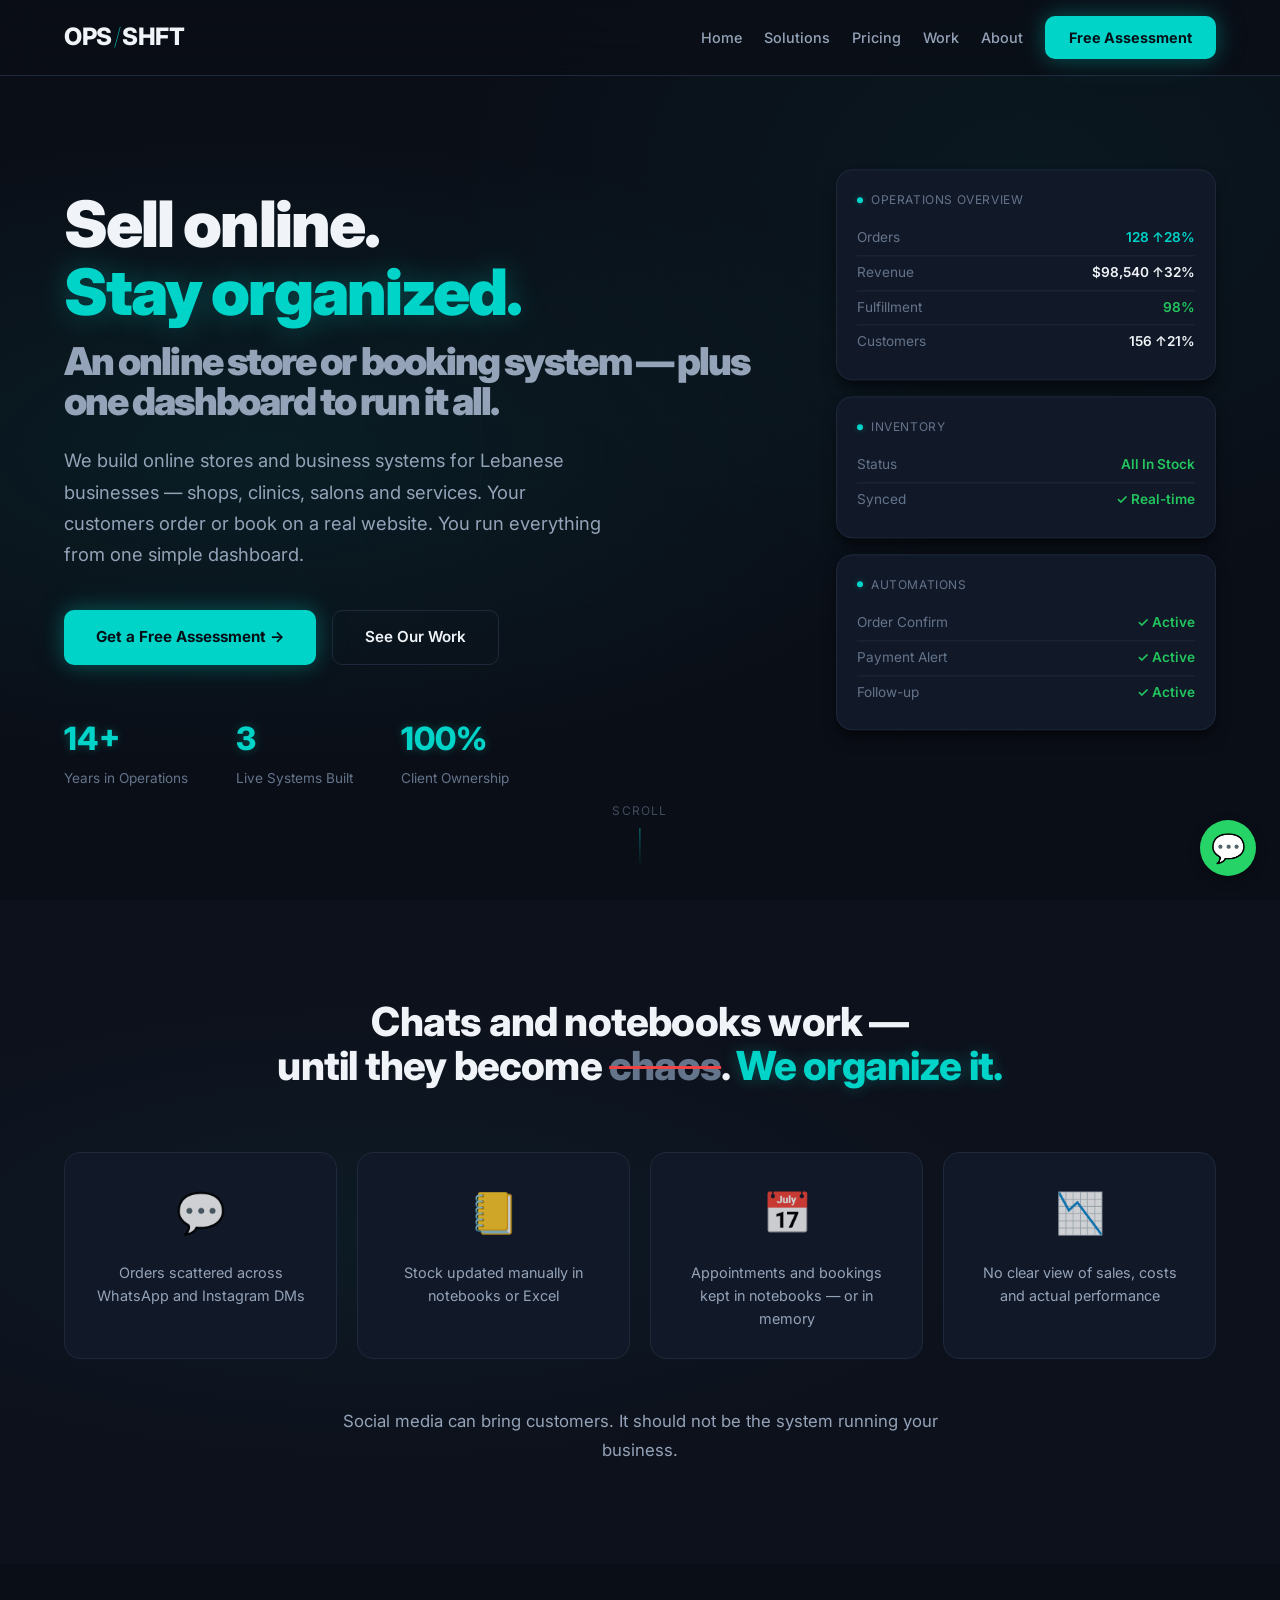
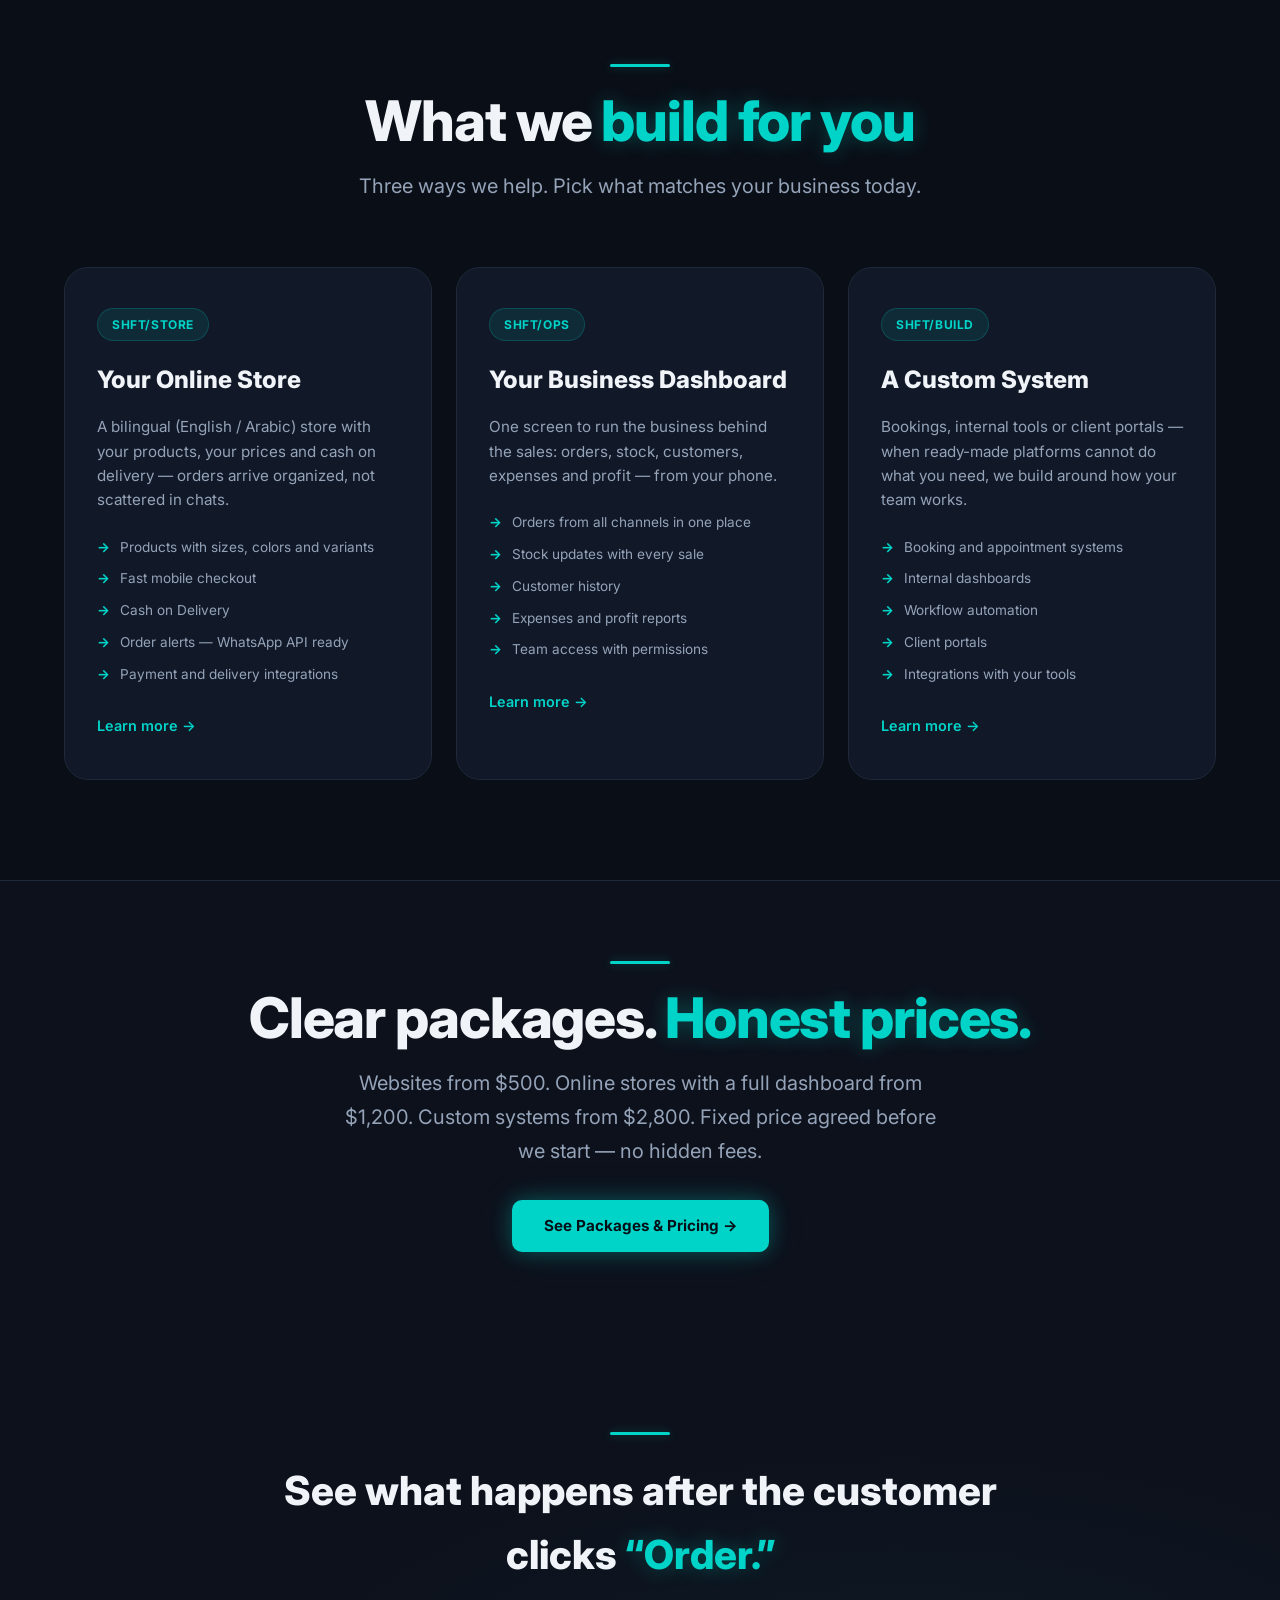
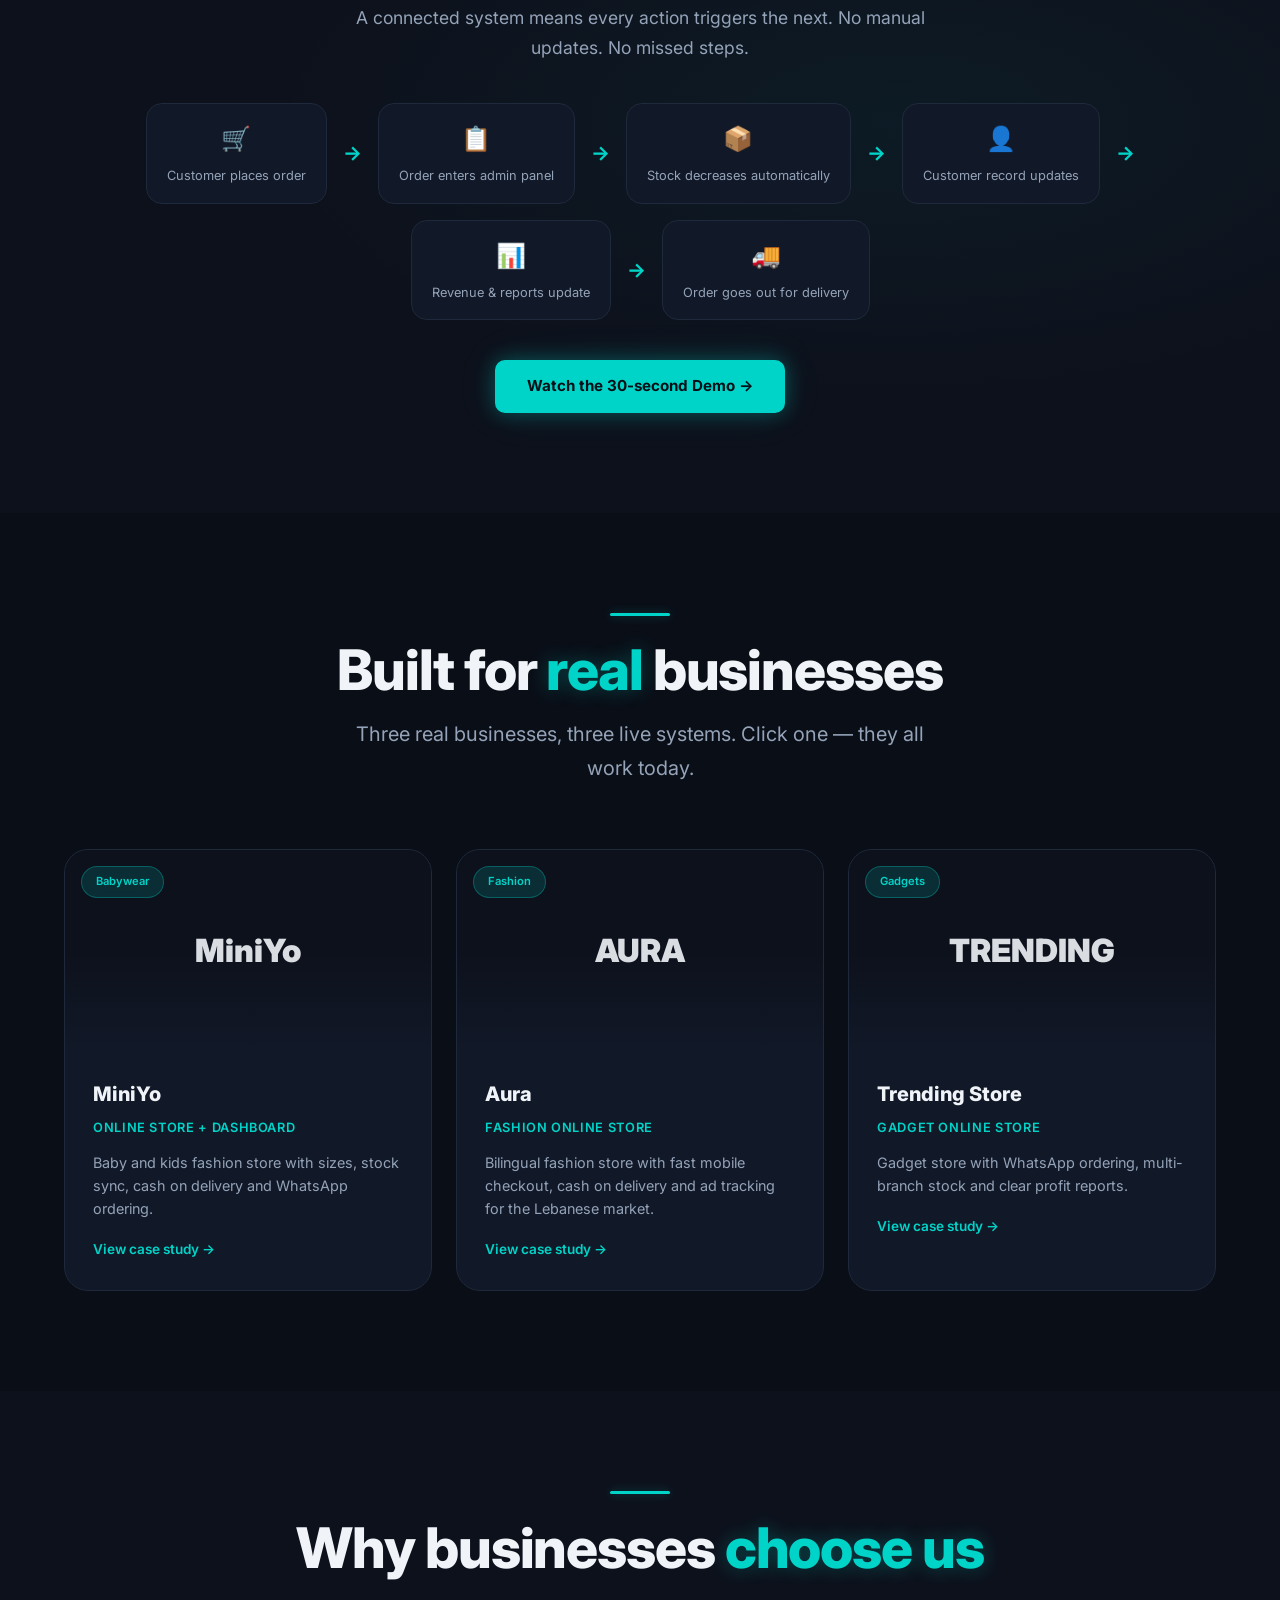
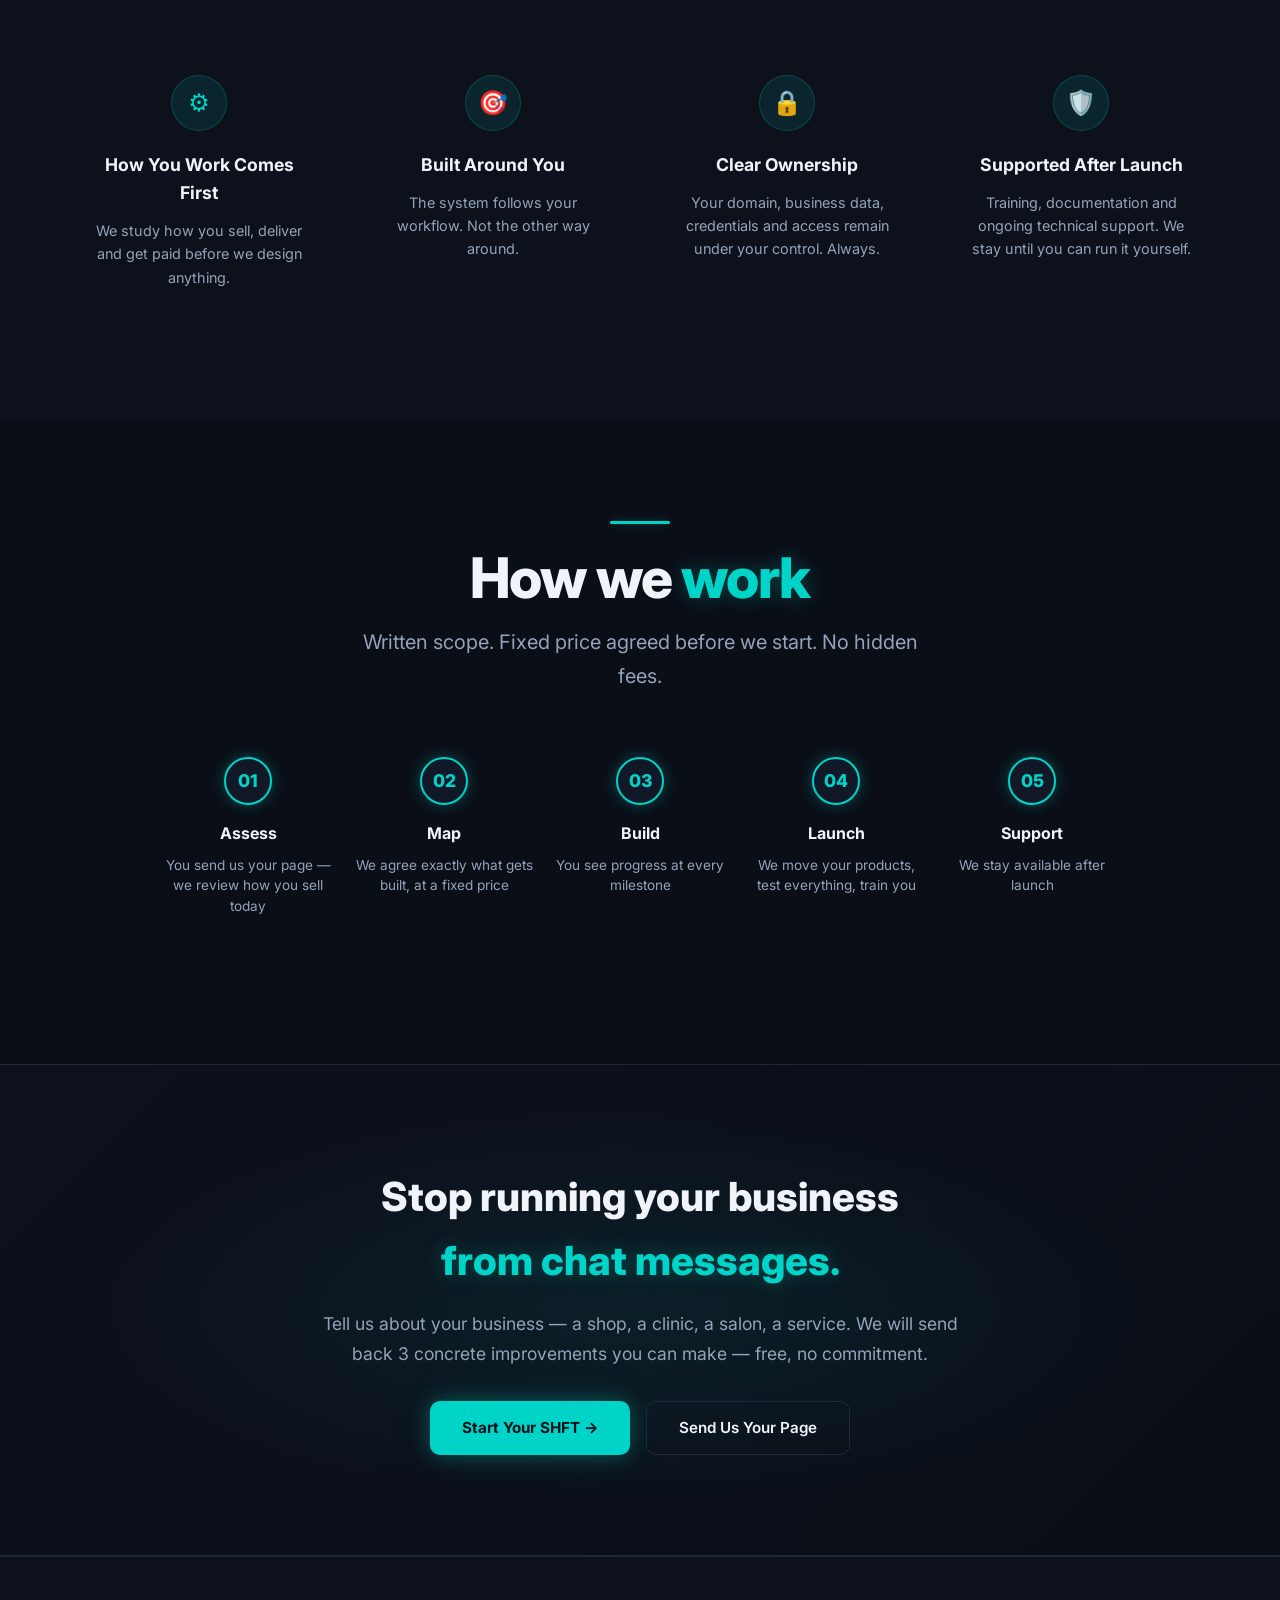
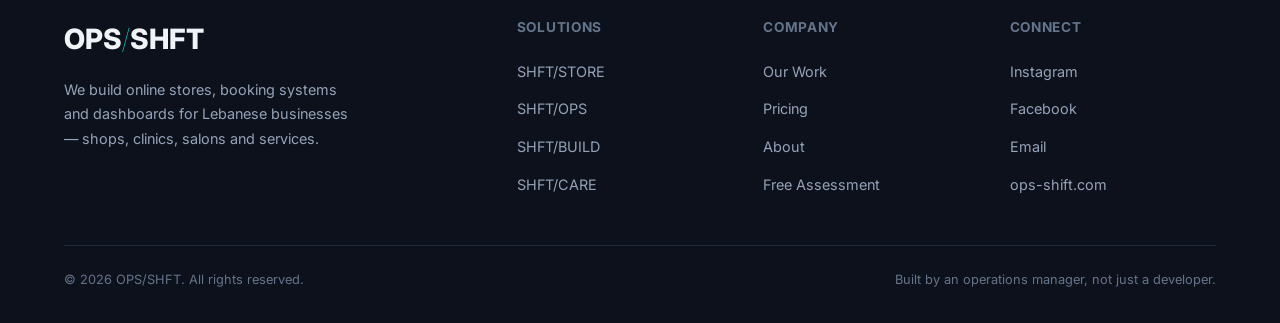
==== commit 2614709a: "Honest WhatsApp API wording on homepage" ====
--- a/index.html
+++ b/index.html
@@ -1 +1 @@
-<!DOCTYPE html><html lang='en'><head><meta charset='UTF-8'><meta name='viewport' content='width=device-width, initial-scale=1.0'><title>OPS/SHFT | Online Stores, Booking Systems &amp; Dashboards for Lebanese Businesses</title><link rel='preconnect' href='https://fonts.googleapis.com'><link rel='preconnect' href='https://fonts.gstatic.com' crossorigin><link href='https://fonts.googleapis.com/css2?family=Inter:wght@300;400;500;600;700;800;900&display=swap' rel='stylesheet'><link rel='stylesheet' href='styles.css'><style>nav{position:fixed;top:0;left:0;right:0;z-index:1000;padding:16px 0;background:rgba(10,14,23,0.8);backdrop-filter:blur(20px);border-bottom:1px solid var(--border);transition:var(--transition-base)}nav.scrolled{padding:12px 0;background:rgba(10,14,23,0.95)}.nav-inner{display:flex;align-items:center;justify-content:space-between}.logo{font-family:var(--font-display);font-size:1.5rem;font-weight:800;color:var(--text-primary);letter-spacing:-0.02em;display:flex;align-items:center;gap:2px;text-decoration:none}.logo .slash{color:var(--accent);font-weight:100;text-shadow:0 0 15px var(--accent-glow)}.nav-links{display:flex;align-items:center;gap:22px}@media(max-width:768px){.nav-links{display:none}}.nav-links a{color:var(--text-secondary);font-size:0.9rem;font-weight:500;position:relative;white-space:nowrap}.nav-links a::after{content:'';position:absolute;bottom:-4px;left:0;width:0;height:2px;background:var(--accent);transition:var(--transition-base);box-shadow:0 0 6px var(--accent-glow)}.nav-links a:hover{color:var(--text-primary)}.nav-links a:hover::after{width:100%}.nav-cta{padding:10px 24px;font-size:0.85rem}.mobile-menu-btn{display:none;background:none;border:none;color:var(--text-primary);font-size:1.5rem;cursor:pointer}@media(max-width:768px){.mobile-menu-btn{display:block}}.hero{min-height:100vh;display:flex;align-items:center;position:relative;overflow:hidden;padding-top:80px}.hero-bg{position:absolute;inset:0;z-index:0}.hero-bg::before{content:'';position:absolute;inset:0;background:radial-gradient(ellipse at 20% 50%,rgba(0,212,200,0.08) 0%,transparent 50%),radial-gradient(ellipse at 80% 20%,rgba(0,212,200,0.05) 0%,transparent 40%)}.hero-grid{position:absolute;inset:0;background-image:linear-gradient(rgba(0,212,200,0.03) 1px,transparent 1px),linear-gradient(90deg,rgba(0,212,200,0.03) 1px,transparent 1px);background-size:60px 60px;opacity:0.5;mask-image:radial-gradient(ellipse at center,black 30%,transparent 70%)}.hero-content{position:relative;z-index:2;max-width:700px}.hero-title{font-family:var(--font-display);font-size:clamp(2.5rem,6vw,4rem);font-weight:900;line-height:1.05;margin-bottom:24px;letter-spacing:-0.03em}.hero-title .line{display:block}.hero-title .accent{color:var(--accent);text-shadow:0 0 30px var(--accent-glow)}.hero-desc{font-size:clamp(1rem,2vw,1.15rem);color:var(--text-secondary);max-width:540px;margin-bottom:40px;line-height:1.7}.hero-cta{display:flex;gap:16px;flex-wrap:wrap;margin-bottom:48px}.hero-stats{display:flex;gap:48px;flex-wrap:wrap}.stat-item{opacity:0;animation:fadeInUp 0.6s ease forwards}.stat-item:nth-child(1){animation-delay:0.6s}.stat-item:nth-child(2){animation-delay:0.8s}.stat-item:nth-child(3){animation-delay:1s}.stat-number{font-family:var(--font-display);font-size:2rem;font-weight:800;color:var(--accent);text-shadow:0 0 10px var(--accent-glow)}.stat-label{font-size:0.85rem;color:var(--text-muted);margin-top:4px}.chaos-control{position:absolute;right:5%;top:50%;transform:translateY(-50%);width:380px;z-index:1;display:flex;flex-direction:column;gap:16px}@media(max-width:1200px){.chaos-control{display:none}}.cc-panel{background:var(--bg-card);border:1px solid var(--border);border-radius:var(--radius-lg);padding:20px;box-shadow:var(--shadow-lg);animation:float 6s ease-in-out infinite}.cc-panel:nth-child(1){animation-delay:0s}.cc-panel:nth-child(2){animation-delay:2s}.cc-panel:nth-child(3){animation-delay:4s}.cc-panel-header{display:flex;align-items:center;gap:8px;margin-bottom:12px;font-size:0.75rem;text-transform:uppercase;letter-spacing:0.05em;color:var(--text-muted)}.cc-panel-header .dot{width:6px;height:6px;border-radius:50%;background:var(--accent);box-shadow:0 0 6px var(--accent-glow)}.cc-panel-row{display:flex;align-items:center;justify-content:space-between;padding:6px 0;font-size:0.85rem;border-bottom:1px solid var(--border)}.cc-panel-row:last-child{border-bottom:none}.cc-panel-row .label{color:var(--text-muted)}.cc-panel-row .value{color:var(--text-primary);font-weight:600}.cc-panel-row .value.positive{color:var(--success)}.cc-panel-row .value.accent{color:var(--accent)}.scroll-indicator{position:absolute;bottom:32px;left:50%;transform:translateX(-50%);display:flex;flex-direction:column;align-items:center;gap:8px;opacity:0.6}.scroll-indicator span{font-size:0.75rem;color:var(--text-muted);text-transform:uppercase;letter-spacing:0.1em}.scroll-indicator .line{width:1px;height:40px;background:linear-gradient(to bottom,var(--accent),transparent);animation:pulse 2s ease-in-out infinite}.problem-section{padding:100px 0;background:var(--bg-secondary);position:relative;overflow:hidden}.problem-section::before{content:'';position:absolute;inset:0;background:radial-gradient(ellipse at 30% 50%,rgba(0,212,200,0.05) 0%,transparent 50%)}.problem-inner{position:relative;z-index:2}.problem-header{text-align:center;margin-bottom:64px}.problem-header h2{font-size:clamp(1.75rem,4vw,2.5rem)}.problem-header h2 .chaos{color:var(--text-muted);text-decoration:line-through;text-decoration-color:var(--danger);text-decoration-thickness:3px}.problem-header h2 .control{color:var(--accent);text-shadow:0 0 15px var(--accent-glow)}.problem-grid{display:grid;grid-template-columns:repeat(4,1fr);gap:20px}@media(max-width:1024px){.problem-grid{grid-template-columns:repeat(2,1fr)}}@media(max-width:640px){.problem-grid{grid-template-columns:1fr}}.problem-card{background:var(--bg-card);border:1px solid var(--border);border-radius:var(--radius-lg);padding:28px;text-align:center;transition:var(--transition-base)}.problem-card:hover{border-color:var(--border-hover);transform:translateY(-4px)}.problem-icon{font-size:2.5rem;margin-bottom:16px;opacity:0.8}.problem-text{color:var(--text-secondary);font-size:0.9rem;line-height:1.6}.problem-footer{text-align:center;margin-top:48px;color:var(--text-secondary);font-size:1.05rem;max-width:600px;margin-left:auto;margin-right:auto;line-height:1.7}.solutions-section{padding:100px 0}.solutions-header{text-align:center;margin-bottom:64px}.solutions-grid{display:grid;grid-template-columns:repeat(3,1fr);gap:24px}@media(max-width:1024px){.solutions-grid{grid-template-columns:1fr}}.solution-card{background:var(--bg-card);border:1px solid var(--border);border-radius:var(--radius-xl);padding:40px 32px;transition:var(--transition-base);position:relative;overflow:hidden}.solution-card::before{content:'';position:absolute;top:0;left:0;right:0;height:2px;background:linear-gradient(90deg,transparent,var(--accent),transparent);opacity:0;transition:var(--transition-base)}.solution-card:hover{border-color:var(--border-hover);transform:translateY(-6px);box-shadow:var(--shadow-lg)}.solution-card:hover::before{opacity:1}.solution-badge{display:inline-flex;padding:6px 14px;background:var(--accent-dim);border:1px solid rgba(0,212,200,0.2);border-radius:100px;font-size:0.75rem;font-weight:700;color:var(--accent);letter-spacing:0.05em;text-transform:uppercase;margin-bottom:20px}.solution-title{font-family:var(--font-display);font-size:1.5rem;font-weight:800;margin-bottom:16px}.solution-desc{color:var(--text-secondary);font-size:0.95rem;line-height:1.6;margin-bottom:24px}.solution-features{list-style:none;display:flex;flex-direction:column;gap:10px;margin-bottom:28px}.solution-features li{display:flex;align-items:flex-start;gap:10px;color:var(--text-secondary);font-size:0.85rem}.solution-features li::before{content:'→';color:var(--accent);font-weight:700;flex-shrink:0}.solution-cta{font-size:0.9rem;font-weight:600;color:var(--accent);display:inline-flex;align-items:center;gap:6px}.solution-cta:hover{gap:10px}.pricing-teaser{padding:80px 0;background:var(--bg-secondary);border-top:1px solid var(--border)}.demo-section{padding:100px 0;background:var(--bg-secondary);position:relative;overflow:hidden}.demo-section::before{content:'';position:absolute;inset:0;background:radial-gradient(ellipse at 70% 50%,rgba(0,212,200,0.05) 0%,transparent 50%)}.demo-inner{position:relative;z-index:2;text-align:center}.demo-inner .divider{margin:0 auto 24px}.demo-title{font-family:var(--font-display);font-size:clamp(1.75rem,4vw,2.5rem);font-weight:800;margin-bottom:16px}.demo-title .accent{color:var(--accent);text-shadow:0 0 20px var(--accent-glow)}.demo-desc{color:var(--text-secondary);font-size:1.1rem;max-width:600px;margin:0 auto 40px;line-height:1.7}.demo-flow{display:flex;align-items:center;justify-content:center;gap:16px;flex-wrap:wrap;margin-bottom:40px}.demo-step{background:var(--bg-card);border:1px solid var(--border);border-radius:var(--radius-lg);padding:16px 20px;text-align:center;min-width:140px;transition:var(--transition-base)}.demo-step:hover{border-color:var(--accent);box-shadow:var(--shadow-glow)}.demo-step-icon{font-size:1.5rem;margin-bottom:8px}.demo-step-label{font-size:0.8rem;color:var(--text-secondary)}.demo-arrow{color:var(--accent);font-size:1.25rem;font-weight:700}.work-preview{padding:100px 0}.work-preview-header{text-align:center;margin-bottom:64px}.work-grid{display:grid;grid-template-columns:repeat(3,1fr);gap:24px}@media(max-width:1024px){.work-grid{grid-template-columns:1fr}}.work-card{background:var(--bg-card);border:1px solid var(--border);border-radius:var(--radius-xl);overflow:hidden;transition:var(--transition-base)}.work-card:hover{border-color:var(--border-hover);transform:translateY(-6px);box-shadow:var(--shadow-lg)}.work-image{height:200px;background:var(--bg-secondary);display:flex;align-items:center;justify-content:center;position:relative;overflow:hidden}.work-image::before{content:'';position:absolute;inset:0;background:linear-gradient(180deg,transparent 50%,var(--bg-card) 100%)}.work-logo{font-family:var(--font-display);font-size:2rem;font-weight:900;color:var(--text-primary);opacity:0.9;z-index:2;position:relative}.work-badge{position:absolute;top:16px;left:16px;padding:6px 14px;background:rgba(0,212,200,0.15);border:1px solid rgba(0,212,200,0.3);border-radius:100px;font-size:0.7rem;font-weight:600;color:var(--accent);backdrop-filter:blur(10px);z-index:2}.work-content{padding:28px}.work-name{font-family:var(--font-display);font-size:1.25rem;font-weight:800;margin-bottom:8px}.work-category{font-size:0.8rem;color:var(--accent);font-weight:600;margin-bottom:12px;text-transform:uppercase;letter-spacing:0.05em}.work-desc{color:var(--text-secondary);font-size:0.9rem;line-height:1.6;margin-bottom:16px}.work-link{font-size:0.85rem;font-weight:600;color:var(--accent);display:inline-flex;align-items:center;gap:6px}.work-link:hover{gap:10px}.why-section{padding:100px 0;background:var(--bg-secondary)}.why-header{text-align:center;margin-bottom:64px}.why-grid{display:grid;grid-template-columns:repeat(4,1fr);gap:24px}@media(max-width:1024px){.why-grid{grid-template-columns:repeat(2,1fr)}}@media(max-width:640px){.why-grid{grid-template-columns:1fr}}.why-card{text-align:center;padding:32px 24px}.why-icon{width:56px;height:56px;border-radius:50%;background:var(--accent-dim);display:flex;align-items:center;justify-content:center;margin:0 auto 20px;color:var(--accent);font-size:1.5rem;border:1px solid rgba(0,212,200,0.2)}.why-title{font-family:var(--font-display);font-size:1.1rem;font-weight:700;margin-bottom:12px}.why-text{color:var(--text-secondary);font-size:0.9rem;line-height:1.6}.process-section{padding:100px 0}.process-header{text-align:center;margin-bottom:64px}.process-steps{display:flex;justify-content:center;gap:16px;flex-wrap:wrap;margin-bottom:48px}.process-step-num{width:48px;height:48px;border-radius:50%;background:var(--bg-card);border:2px solid var(--accent);display:flex;align-items:center;justify-content:center;font-family:var(--font-display);font-size:1.1rem;font-weight:800;color:var(--accent);box-shadow:0 0 15px var(--accent-glow);margin:0 auto 16px}.process-step-title{font-weight:700;font-size:1rem;margin-bottom:8px;text-align:center}.process-step-desc{color:var(--text-secondary);font-size:0.85rem;text-align:center;line-height:1.5;max-width:180px;margin:0 auto}.assessment-cta{padding:100px 0;background:linear-gradient(135deg,var(--bg-secondary) 0%,var(--bg-primary) 100%);position:relative;overflow:hidden;border-top:1px solid var(--border);border-bottom:1px solid var(--border)}.assessment-cta::before{content:'';position:absolute;inset:0;background:radial-gradient(ellipse at 50% 50%,rgba(0,212,200,0.08) 0%,transparent 60%)}.assessment-inner{position:relative;z-index:2;text-align:center;max-width:700px;margin:0 auto}.assessment-title{font-family:var(--font-display);font-size:clamp(1.75rem,4vw,2.5rem);font-weight:800;margin-bottom:16px}.assessment-title .accent{color:var(--accent);text-shadow:0 0 20px var(--accent-glow)}.assessment-desc{color:var(--text-secondary);font-size:1.1rem;margin-bottom:32px;line-height:1.7}.whatsapp-float{position:fixed;bottom:24px;right:24px;z-index:9996;width:56px;height:56px;border-radius:50%;background:#25d366;display:flex;align-items:center;justify-content:center;color:#fff;font-size:1.75rem;box-shadow:0 4px 12px rgba(0,0,0,0.3);transition:var(--transition-base)}.whatsapp-float:hover{transform:scale(1.1)}@media(min-width:769px){.whatsapp-float{display:none}}footer{background:var(--bg-secondary);border-top:1px solid var(--border);padding:60px 0 32px}.footer-grid{display:grid;grid-template-columns:2fr 1fr 1fr 1fr;gap:40px;margin-bottom:48px}@media(max-width:768px){.footer-grid{grid-template-columns:1fr 1fr}}.footer-logo{font-size:1.75rem;font-weight:800;margin-bottom:16px;display:inline-block;color:var(--text-primary);text-decoration:none}.footer-logo .slash{color:var(--accent);font-weight:100}.footer-desc{color:var(--text-secondary);font-size:0.9rem;line-height:1.7;max-width:300px}.footer-title{font-size:0.85rem;font-weight:700;text-transform:uppercase;letter-spacing:0.05em;color:var(--text-muted);margin-bottom:20px}.footer-links{list-style:none;display:flex;flex-direction:column;gap:12px}.footer-links a{color:var(--text-secondary);font-size:0.9rem;text-decoration:none;transition:var(--transition-base)}.footer-links a:hover{color:var(--accent)}.footer-bottom{border-top:1px solid var(--border);padding-top:24px;display:flex;justify-content:space-between;align-items:center;flex-wrap:wrap;gap:16px}.footer-bottom p{color:var(--text-muted);font-size:0.8rem}</style></head><body><div class='scanline-overlay'></div><div class='noise-overlay'></div><div class='cursor-glow' id='cursorGlow'></div><div class='page-transition' id='pageTransition'><div class='page-transition-overlay'></div><div class='page-transition-slash'>/</div></div><nav id='navbar'><div class='container nav-inner'><a href='index.html' class='logo' data-transition>OPS<span class='slash'>/</span>SHFT</a><div class='nav-links' id='navLinks'><a href='index.html' data-transition>Home</a><a href='solutions.html' data-transition>Solutions</a><a href='pricing.html' data-transition>Pricing</a><a href='work.html' data-transition>Work</a><a href='about.html' data-transition>About</a><a href='assessment.html' class='btn btn-primary nav-cta' data-transition>Free Assessment</a></div><button class='mobile-menu-btn' id='mobileMenuBtn' aria-label='Menu'>☰</button></div></nav><main><section class='hero'><div class='hero-bg'><div class='hero-grid'></div></div><div class='container'><div class='hero-content'><h1 class='hero-title'><span class='line'>Sell online.</span><span class='line accent'>Stay organized.</span><span class='line' style='font-size:0.6em;color:var(--text-secondary);margin-top:16px'>An online store or booking system — plus one dashboard to run it all.</span></h1><p class='hero-desc'>We build online stores and business systems for Lebanese businesses — shops, clinics, salons and services. Your customers order or book on a real website. You run everything from one simple dashboard.</p><div class='hero-cta'><a href='assessment.html' class='btn btn-primary' data-transition>Get a Free Assessment →</a><a href='work.html' class='btn btn-outline' data-transition>See Our Work</a></div><div class='hero-stats'><div class='stat-item'><div class='stat-number'>14+</div><div class='stat-label'>Years in Operations</div></div><div class='stat-item'><div class='stat-number'>3</div><div class='stat-label'>Live Systems Built</div></div><div class='stat-item'><div class='stat-number'>100%</div><div class='stat-label'>Client Ownership</div></div></div></div></div><div class='chaos-control'><div class='cc-panel'><div class='cc-panel-header'><span class='dot'></span>Operations Overview</div><div class='cc-panel-row'><span class='label'>Orders</span><span class='value accent'>128 ↑28%</span></div><div class='cc-panel-row'><span class='label'>Revenue</span><span class='value'>$98,540 ↑32%</span></div><div class='cc-panel-row'><span class='label'>Fulfillment</span><span class='value positive'>98%</span></div><div class='cc-panel-row'><span class='label'>Customers</span><span class='value'>156 ↑21%</span></div></div><div class='cc-panel'><div class='cc-panel-header'><span class='dot'></span>Inventory</div><div class='cc-panel-row'><span class='label'>Status</span><span class='value positive'>All In Stock</span></div><div class='cc-panel-row'><span class='label'>Synced</span><span class='value positive'>✓ Real-time</span></div></div><div class='cc-panel'><div class='cc-panel-header'><span class='dot'></span>Automations</div><div class='cc-panel-row'><span class='label'>Order Confirm</span><span class='value positive'>✓ Active</span></div><div class='cc-panel-row'><span class='label'>Payment Alert</span><span class='value positive'>✓ Active</span></div><div class='cc-panel-row'><span class='label'>Follow-up</span><span class='value positive'>✓ Active</span></div></div></div><div class='scroll-indicator'><span>Scroll</span><div class='line'></div></div></section><section class='problem-section'><div class='container problem-inner'><div class='problem-header'><h2 class='section-title'>Chats and notebooks work —<br>until they become <span class='chaos'>chaos</span>. <span class='control'>We organize it.</span></h2></div><div class='problem-grid'><div class='problem-card'><div class='problem-icon'>💬</div><p class='problem-text'>Orders scattered across WhatsApp and Instagram DMs</p></div><div class='problem-card'><div class='problem-icon'>📒</div><p class='problem-text'>Stock updated manually in notebooks or Excel</p></div><div class='problem-card'><div class='problem-icon'>📅</div><p class='problem-text'>Appointments and bookings kept in notebooks — or in memory</p></div><div class='problem-card'><div class='problem-icon'>📉</div><p class='problem-text'>No clear view of sales, costs and actual performance</p></div></div><p class='problem-footer'>Social media can bring customers. It should not be the system running your business.</p></div></section><section class='solutions-section'><div class='container'><div class='solutions-header'><div class='divider mx-auto'></div><h2 class='section-title text-center'>What we <span class='accent'>build for you</span></h2><p class='section-subtitle mx-auto text-center'>Three ways we help. Pick what matches your business today.</p></div><div class='solutions-grid'><div class='solution-card'><span class='solution-badge'>SHFT/STORE</span><h3 class='solution-title'>Your Online Store</h3><p class='solution-desc'>A bilingual (English / Arabic) store with your products, your prices and cash on delivery — orders arrive organized, not scattered in chats.</p><ul class='solution-features'><li>Products with sizes, colors and variants</li><li>Fast mobile checkout</li><li>Cash on Delivery</li><li>WhatsApp order notifications</li><li>Payment and delivery integrations</li></ul><a href='store.html' class='solution-cta' data-transition>Learn more →</a></div><div class='solution-card'><span class='solution-badge'>SHFT/OPS</span><h3 class='solution-title'>Your Business Dashboard</h3><p class='solution-desc'>One screen to run the business behind the sales: orders, stock, customers, expenses and profit — from your phone.</p><ul class='solution-features'><li>Orders from all channels in one place</li><li>Stock updates with every sale</li><li>Customer history</li><li>Expenses and profit reports</li><li>Team access with permissions</li></ul><a href='ops.html' class='solution-cta' data-transition>Learn more →</a></div><div class='solution-card'><span class='solution-badge'>SHFT/BUILD</span><h3 class='solution-title'>A Custom System</h3><p class='solution-desc'>Bookings, internal tools or client portals — when ready-made platforms cannot do what you need, we build around how your team works.</p><ul class='solution-features'><li>Booking and appointment systems</li><li>Internal dashboards</li><li>Workflow automation</li><li>Client portals</li><li>Integrations with your tools</li></ul><a href='build.html' class='solution-cta' data-transition>Learn more →</a></div></div></div></section><section class='pricing-teaser'><div class='container' style='text-align:center'><div class='divider mx-auto'></div><h2 class='section-title'>Clear packages. <span class='accent'>Honest prices.</span></h2><p class='section-subtitle mx-auto text-center' style='margin-bottom:32px'>Websites from $500. Online stores with a full dashboard from $1,200. Custom systems from $2,800. Fixed price agreed before we start — no hidden fees.</p><a href='pricing.html' class='btn btn-primary' data-transition>See Packages &amp; Pricing →</a></div></section><section class='demo-section'><div class='container demo-inner'><div class='divider mx-auto'></div><h2 class='demo-title'>See what happens after the customer<br>clicks <span class='accent'>“Order.”</span></h2><p class='demo-desc'>A connected system means every action triggers the next. No manual updates. No missed steps.</p><div class='demo-flow'><div class='demo-step'><div class='demo-step-icon'>🛒</div><div class='demo-step-label'>Customer places order</div></div><span class='demo-arrow'>→</span><div class='demo-step'><div class='demo-step-icon'>📋</div><div class='demo-step-label'>Order enters admin panel</div></div><span class='demo-arrow'>→</span><div class='demo-step'><div class='demo-step-icon'>📦</div><div class='demo-step-label'>Stock decreases automatically</div></div><span class='demo-arrow'>→</span><div class='demo-step'><div class='demo-step-icon'>👤</div><div class='demo-step-label'>Customer record updates</div></div><span class='demo-arrow'>→</span><div class='demo-step'><div class='demo-step-icon'>📊</div><div class='demo-step-label'>Revenue &amp; reports update</div></div><span class='demo-arrow'>→</span><div class='demo-step'><div class='demo-step-icon'>🚚</div><div class='demo-step-label'>Order goes out for delivery</div></div></div><a href='work.html' class='btn btn-primary' data-transition>Watch the 30-second Demo →</a></div></section><section class='work-preview'><div class='container'><div class='work-preview-header'><div class='divider mx-auto'></div><h2 class='section-title text-center'>Built for <span class='accent'>real</span> businesses</h2><p class='section-subtitle mx-auto text-center'>Three real businesses, three live systems. Click one — they all work today.</p></div><div class='work-grid'><div class='work-card'><div class='work-image'><span class='work-badge'>Babywear</span><span class='work-logo'>MiniYo</span></div><div class='work-content'><h3 class='work-name'>MiniYo</h3><p class='work-category'>Online Store + Dashboard</p><p class='work-desc'>Baby and kids fashion store with sizes, stock sync, cash on delivery and WhatsApp order updates.</p><a href='work.html#miniyo' class='work-link' data-transition>View case study →</a></div></div><div class='work-card'><div class='work-image'><span class='work-badge'>Fashion</span><span class='work-logo'>AURA</span></div><div class='work-content'><h3 class='work-name'>Aura</h3><p class='work-category'>Fashion Online Store</p><p class='work-desc'>Bilingual fashion store with fast mobile checkout, cash on delivery and ad tracking for the Lebanese market.</p><a href='work.html#aura' class='work-link' data-transition>View case study →</a></div></div><div class='work-card'><div class='work-image'><span class='work-badge'>Gadgets</span><span class='work-logo'>TRENDING</span></div><div class='work-content'><h3 class='work-name'>Trending Store</h3><p class='work-category'>Gadget Online Store</p><p class='work-desc'>Gadget store with WhatsApp ordering, multi-branch stock and clear profit reports.</p><a href='work.html#trending' class='work-link' data-transition>View case study →</a></div></div></div></div></section><section class='why-section'><div class='container'><div class='why-header'><div class='divider mx-auto'></div><h2 class='section-title text-center'>Why businesses <span class='accent'>choose us</span></h2></div><div class='why-grid'><div class='why-card'><div class='why-icon'>⚙️</div><h3 class='why-title'>How You Work Comes First</h3><p class='why-text'>We study how you sell, deliver and get paid before we design anything.</p></div><div class='why-card'><div class='why-icon'>🎯</div><h3 class='why-title'>Built Around You</h3><p class='why-text'>The system follows your workflow. Not the other way around.</p></div><div class='why-card'><div class='why-icon'>🔒</div><h3 class='why-title'>Clear Ownership</h3><p class='why-text'>Your domain, business data, credentials and access remain under your control. Always.</p></div><div class='why-card'><div class='why-icon'>🛡️</div><h3 class='why-title'>Supported After Launch</h3><p class='why-text'>Training, documentation and ongoing technical support. We stay until you can run it yourself.</p></div></div></div></section><section class='process-section'><div class='container'><div class='process-header'><div class='divider mx-auto'></div><h2 class='section-title text-center'>How we <span class='accent'>work</span></h2><p class='section-subtitle mx-auto text-center'>Written scope. Fixed price agreed before we start. No hidden fees.</p></div><div class='process-steps'><div><div class='process-step-num'>01</div><h4 class='process-step-title'>Assess</h4><p class='process-step-desc'>You send us your page — we review how you sell today</p></div><div><div class='process-step-num'>02</div><h4 class='process-step-title'>Map</h4><p class='process-step-desc'>We agree exactly what gets built, at a fixed price</p></div><div><div class='process-step-num'>03</div><h4 class='process-step-title'>Build</h4><p class='process-step-desc'>You see progress at every milestone</p></div><div><div class='process-step-num'>04</div><h4 class='process-step-title'>Launch</h4><p class='process-step-desc'>We move your products, test everything, train you</p></div><div><div class='process-step-num'>05</div><h4 class='process-step-title'>Support</h4><p class='process-step-desc'>We stay available after launch</p></div></div></div></section><section class='assessment-cta'><div class='container assessment-inner'><h2 class='assessment-title'>Stop running your business<br><span class='accent'>from chat messages.</span></h2><p class='assessment-desc'>Tell us about your business — a shop, a clinic, a salon, a service. We will send back 3 concrete improvements you can make — free, no commitment.</p><div style='display:flex;gap:16px;justify-content:center;flex-wrap:wrap'><a href='assessment.html' class='btn btn-primary' data-transition>Start Your SHFT →</a><a href='assessment.html' class='btn btn-outline' data-transition>Send Us Your Page</a></div></div></section></main><a href='https://wa.me/96171787205' class='whatsapp-float' target='_blank' rel='noopener' aria-label='WhatsApp'>💬</a><footer><div class='container'><div class='footer-grid'><div><a href='index.html' class='footer-logo' data-transition>OPS<span class='slash'>/</span>SHFT</a><p class='footer-desc'>We build online stores, booking systems and dashboards for Lebanese businesses — shops, clinics, salons and services.</p></div><div><h4 class='footer-title'>Solutions</h4><ul class='footer-links'><li><a href='store.html' data-transition>SHFT/STORE</a></li><li><a href='ops.html' data-transition>SHFT/OPS</a></li><li><a href='build.html' data-transition>SHFT/BUILD</a></li><li><a href='pricing.html#retainer' data-transition>SHFT/CARE</a></li></ul></div><div><h4 class='footer-title'>Company</h4><ul class='footer-links'><li><a href='work.html' data-transition>Our Work</a></li><li><a href='pricing.html' data-transition>Pricing</a></li><li><a href='about.html' data-transition>About</a></li><li><a href='assessment.html' data-transition>Free Assessment</a></li></ul></div><div><h4 class='footer-title'>Connect</h4><ul class='footer-links'><li><a href='https://instagram.com/ops.shift.studio' target='_blank' rel='noopener'>Instagram</a></li><li><a href='https://facebook.com/ops/shift studio' target='_blank' rel='noopener'>Facebook</a></li><li><a href='mailto:ops-shift-studio@gmail.com'>Email</a></li><li><a href='https://ops-shift.com'>ops-shift.com</a></li></ul></div></div><div class='footer-bottom'><p>© 2026 OPS/SHFT. All rights reserved.</p><p>Built by an operations manager, not just a developer.</p></div></div></footer><script>document.addEventListener('DOMContentLoaded',()=>{const _mb=document.getElementById('mobileMenuBtn');const _nl=document.getElementById('navLinks');if(_mb&&_nl){_mb.addEventListener('click',()=>{_nl.classList.toggle('open')});_nl.querySelectorAll('a').forEach(a=>a.addEventListener('click',()=>_nl.classList.remove('open')));}const navbar=document.getElementById('navbar');window.addEventListener('scroll',()=>{if(window.scrollY>50){navbar.classList.add('scrolled')}else{navbar.classList.remove('scrolled')}});const cursorGlow=document.getElementById('cursorGlow');let mouseX=0,mouseY=0,currentX=0,currentY=0;document.addEventListener('mousemove',(e)=>{mouseX=e.clientX;mouseY=e.clientY;cursorGlow.classList.add('active')});function animateCursor(){currentX+=(mouseX-currentX)*0.1;currentY+=(mouseY-currentY)*0.1;cursorGlow.style.left=currentX+'px';cursorGlow.style.top=currentY+'px';requestAnimationFrame(animateCursor)}animateCursor();document.addEventListener('mouseleave',()=>cursorGlow.classList.remove('active'));const transition=document.getElementById('pageTransition');document.querySelectorAll('a[data-transition]').forEach(link=>{link.addEventListener('click',(e)=>{const href=link.getAttribute('href');if(href&&href.startsWith('http'))return;if(href&&href.startsWith('#'))return;e.preventDefault();transition.classList.add('active');setTimeout(()=>{window.location.href=href},500)})});const observer=new IntersectionObserver((entries)=>{entries.forEach(entry=>{if(entry.isIntersecting){entry.target.style.opacity='1';entry.target.style.transform='translateY(0)';observer.unobserve(entry.target)}})},{threshold:0.1});document.querySelectorAll('.stat-item, .problem-card, .solution-card, .work-card, .why-card, .demo-step').forEach(el=>{el.style.opacity='0';el.style.transform='translateY(30px)';el.style.transition='opacity 0.6s ease, transform 0.6s ease';observer.observe(el)})});</script></body></html>+<!DOCTYPE html><html lang='en'><head><meta charset='UTF-8'><meta name='viewport' content='width=device-width, initial-scale=1.0'><title>OPS/SHFT | Online Stores, Booking Systems &amp; Dashboards for Lebanese Businesses</title><link rel='preconnect' href='https://fonts.googleapis.com'><link rel='preconnect' href='https://fonts.gstatic.com' crossorigin><link href='https://fonts.googleapis.com/css2?family=Inter:wght@300;400;500;600;700;800;900&display=swap' rel='stylesheet'><link rel='stylesheet' href='styles.css'><style>nav{position:fixed;top:0;left:0;right:0;z-index:1000;padding:16px 0;background:rgba(10,14,23,0.8);backdrop-filter:blur(20px);border-bottom:1px solid var(--border);transition:var(--transition-base)}nav.scrolled{padding:12px 0;background:rgba(10,14,23,0.95)}.nav-inner{display:flex;align-items:center;justify-content:space-between}.logo{font-family:var(--font-display);font-size:1.5rem;font-weight:800;color:var(--text-primary);letter-spacing:-0.02em;display:flex;align-items:center;gap:2px;text-decoration:none}.logo .slash{color:var(--accent);font-weight:100;text-shadow:0 0 15px var(--accent-glow)}.nav-links{display:flex;align-items:center;gap:22px}@media(max-width:768px){.nav-links{display:none}}.nav-links a{color:var(--text-secondary);font-size:0.9rem;font-weight:500;position:relative;white-space:nowrap}.nav-links a::after{content:'';position:absolute;bottom:-4px;left:0;width:0;height:2px;background:var(--accent);transition:var(--transition-base);box-shadow:0 0 6px var(--accent-glow)}.nav-links a:hover{color:var(--text-primary)}.nav-links a:hover::after{width:100%}.nav-cta{padding:10px 24px;font-size:0.85rem}.mobile-menu-btn{display:none;background:none;border:none;color:var(--text-primary);font-size:1.5rem;cursor:pointer}@media(max-width:768px){.mobile-menu-btn{display:block}}.hero{min-height:100vh;display:flex;align-items:center;position:relative;overflow:hidden;padding-top:80px}.hero-bg{position:absolute;inset:0;z-index:0}.hero-bg::before{content:'';position:absolute;inset:0;background:radial-gradient(ellipse at 20% 50%,rgba(0,212,200,0.08) 0%,transparent 50%),radial-gradient(ellipse at 80% 20%,rgba(0,212,200,0.05) 0%,transparent 40%)}.hero-grid{position:absolute;inset:0;background-image:linear-gradient(rgba(0,212,200,0.03) 1px,transparent 1px),linear-gradient(90deg,rgba(0,212,200,0.03) 1px,transparent 1px);background-size:60px 60px;opacity:0.5;mask-image:radial-gradient(ellipse at center,black 30%,transparent 70%)}.hero-content{position:relative;z-index:2;max-width:700px}.hero-title{font-family:var(--font-display);font-size:clamp(2.5rem,6vw,4rem);font-weight:900;line-height:1.05;margin-bottom:24px;letter-spacing:-0.03em}.hero-title .line{display:block}.hero-title .accent{color:var(--accent);text-shadow:0 0 30px var(--accent-glow)}.hero-desc{font-size:clamp(1rem,2vw,1.15rem);color:var(--text-secondary);max-width:540px;margin-bottom:40px;line-height:1.7}.hero-cta{display:flex;gap:16px;flex-wrap:wrap;margin-bottom:48px}.hero-stats{display:flex;gap:48px;flex-wrap:wrap}.stat-item{opacity:0;animation:fadeInUp 0.6s ease forwards}.stat-item:nth-child(1){animation-delay:0.6s}.stat-item:nth-child(2){animation-delay:0.8s}.stat-item:nth-child(3){animation-delay:1s}.stat-number{font-family:var(--font-display);font-size:2rem;font-weight:800;color:var(--accent);text-shadow:0 0 10px var(--accent-glow)}.stat-label{font-size:0.85rem;color:var(--text-muted);margin-top:4px}.chaos-control{position:absolute;right:5%;top:50%;transform:translateY(-50%);width:380px;z-index:1;display:flex;flex-direction:column;gap:16px}@media(max-width:1200px){.chaos-control{display:none}}.cc-panel{background:var(--bg-card);border:1px solid var(--border);border-radius:var(--radius-lg);padding:20px;box-shadow:var(--shadow-lg);animation:float 6s ease-in-out infinite}.cc-panel:nth-child(1){animation-delay:0s}.cc-panel:nth-child(2){animation-delay:2s}.cc-panel:nth-child(3){animation-delay:4s}.cc-panel-header{display:flex;align-items:center;gap:8px;margin-bottom:12px;font-size:0.75rem;text-transform:uppercase;letter-spacing:0.05em;color:var(--text-muted)}.cc-panel-header .dot{width:6px;height:6px;border-radius:50%;background:var(--accent);box-shadow:0 0 6px var(--accent-glow)}.cc-panel-row{display:flex;align-items:center;justify-content:space-between;padding:6px 0;font-size:0.85rem;border-bottom:1px solid var(--border)}.cc-panel-row:last-child{border-bottom:none}.cc-panel-row .label{color:var(--text-muted)}.cc-panel-row .value{color:var(--text-primary);font-weight:600}.cc-panel-row .value.positive{color:var(--success)}.cc-panel-row .value.accent{color:var(--accent)}.scroll-indicator{position:absolute;bottom:32px;left:50%;transform:translateX(-50%);display:flex;flex-direction:column;align-items:center;gap:8px;opacity:0.6}.scroll-indicator span{font-size:0.75rem;color:var(--text-muted);text-transform:uppercase;letter-spacing:0.1em}.scroll-indicator .line{width:1px;height:40px;background:linear-gradient(to bottom,var(--accent),transparent);animation:pulse 2s ease-in-out infinite}.problem-section{padding:100px 0;background:var(--bg-secondary);position:relative;overflow:hidden}.problem-section::before{content:'';position:absolute;inset:0;background:radial-gradient(ellipse at 30% 50%,rgba(0,212,200,0.05) 0%,transparent 50%)}.problem-inner{position:relative;z-index:2}.problem-header{text-align:center;margin-bottom:64px}.problem-header h2{font-size:clamp(1.75rem,4vw,2.5rem)}.problem-header h2 .chaos{color:var(--text-muted);text-decoration:line-through;text-decoration-color:var(--danger);text-decoration-thickness:3px}.problem-header h2 .control{color:var(--accent);text-shadow:0 0 15px var(--accent-glow)}.problem-grid{display:grid;grid-template-columns:repeat(4,1fr);gap:20px}@media(max-width:1024px){.problem-grid{grid-template-columns:repeat(2,1fr)}}@media(max-width:640px){.problem-grid{grid-template-columns:1fr}}.problem-card{background:var(--bg-card);border:1px solid var(--border);border-radius:var(--radius-lg);padding:28px;text-align:center;transition:var(--transition-base)}.problem-card:hover{border-color:var(--border-hover);transform:translateY(-4px)}.problem-icon{font-size:2.5rem;margin-bottom:16px;opacity:0.8}.problem-text{color:var(--text-secondary);font-size:0.9rem;line-height:1.6}.problem-footer{text-align:center;margin-top:48px;color:var(--text-secondary);font-size:1.05rem;max-width:600px;margin-left:auto;margin-right:auto;line-height:1.7}.solutions-section{padding:100px 0}.solutions-header{text-align:center;margin-bottom:64px}.solutions-grid{display:grid;grid-template-columns:repeat(3,1fr);gap:24px}@media(max-width:1024px){.solutions-grid{grid-template-columns:1fr}}.solution-card{background:var(--bg-card);border:1px solid var(--border);border-radius:var(--radius-xl);padding:40px 32px;transition:var(--transition-base);position:relative;overflow:hidden}.solution-card::before{content:'';position:absolute;top:0;left:0;right:0;height:2px;background:linear-gradient(90deg,transparent,var(--accent),transparent);opacity:0;transition:var(--transition-base)}.solution-card:hover{border-color:var(--border-hover);transform:translateY(-6px);box-shadow:var(--shadow-lg)}.solution-card:hover::before{opacity:1}.solution-badge{display:inline-flex;padding:6px 14px;background:var(--accent-dim);border:1px solid rgba(0,212,200,0.2);border-radius:100px;font-size:0.75rem;font-weight:700;color:var(--accent);letter-spacing:0.05em;text-transform:uppercase;margin-bottom:20px}.solution-title{font-family:var(--font-display);font-size:1.5rem;font-weight:800;margin-bottom:16px}.solution-desc{color:var(--text-secondary);font-size:0.95rem;line-height:1.6;margin-bottom:24px}.solution-features{list-style:none;display:flex;flex-direction:column;gap:10px;margin-bottom:28px}.solution-features li{display:flex;align-items:flex-start;gap:10px;color:var(--text-secondary);font-size:0.85rem}.solution-features li::before{content:'→';color:var(--accent);font-weight:700;flex-shrink:0}.solution-cta{font-size:0.9rem;font-weight:600;color:var(--accent);display:inline-flex;align-items:center;gap:6px}.solution-cta:hover{gap:10px}.pricing-teaser{padding:80px 0;background:var(--bg-secondary);border-top:1px solid var(--border)}.demo-section{padding:100px 0;background:var(--bg-secondary);position:relative;overflow:hidden}.demo-section::before{content:'';position:absolute;inset:0;background:radial-gradient(ellipse at 70% 50%,rgba(0,212,200,0.05) 0%,transparent 50%)}.demo-inner{position:relative;z-index:2;text-align:center}.demo-inner .divider{margin:0 auto 24px}.demo-title{font-family:var(--font-display);font-size:clamp(1.75rem,4vw,2.5rem);font-weight:800;margin-bottom:16px}.demo-title .accent{color:var(--accent);text-shadow:0 0 20px var(--accent-glow)}.demo-desc{color:var(--text-secondary);font-size:1.1rem;max-width:600px;margin:0 auto 40px;line-height:1.7}.demo-flow{display:flex;align-items:center;justify-content:center;gap:16px;flex-wrap:wrap;margin-bottom:40px}.demo-step{background:var(--bg-card);border:1px solid var(--border);border-radius:var(--radius-lg);padding:16px 20px;text-align:center;min-width:140px;transition:var(--transition-base)}.demo-step:hover{border-color:var(--accent);box-shadow:var(--shadow-glow)}.demo-step-icon{font-size:1.5rem;margin-bottom:8px}.demo-step-label{font-size:0.8rem;color:var(--text-secondary)}.demo-arrow{color:var(--accent);font-size:1.25rem;font-weight:700}.work-preview{padding:100px 0}.work-preview-header{text-align:center;margin-bottom:64px}.work-grid{display:grid;grid-template-columns:repeat(3,1fr);gap:24px}@media(max-width:1024px){.work-grid{grid-template-columns:1fr}}.work-card{background:var(--bg-card);border:1px solid var(--border);border-radius:var(--radius-xl);overflow:hidden;transition:var(--transition-base)}.work-card:hover{border-color:var(--border-hover);transform:translateY(-6px);box-shadow:var(--shadow-lg)}.work-image{height:200px;background:var(--bg-secondary);display:flex;align-items:center;justify-content:center;position:relative;overflow:hidden}.work-image::before{content:'';position:absolute;inset:0;background:linear-gradient(180deg,transparent 50%,var(--bg-card) 100%)}.work-logo{font-family:var(--font-display);font-size:2rem;font-weight:900;color:var(--text-primary);opacity:0.9;z-index:2;position:relative}.work-badge{position:absolute;top:16px;left:16px;padding:6px 14px;background:rgba(0,212,200,0.15);border:1px solid rgba(0,212,200,0.3);border-radius:100px;font-size:0.7rem;font-weight:600;color:var(--accent);backdrop-filter:blur(10px);z-index:2}.work-content{padding:28px}.work-name{font-family:var(--font-display);font-size:1.25rem;font-weight:800;margin-bottom:8px}.work-category{font-size:0.8rem;color:var(--accent);font-weight:600;margin-bottom:12px;text-transform:uppercase;letter-spacing:0.05em}.work-desc{color:var(--text-secondary);font-size:0.9rem;line-height:1.6;margin-bottom:16px}.work-link{font-size:0.85rem;font-weight:600;color:var(--accent);display:inline-flex;align-items:center;gap:6px}.work-link:hover{gap:10px}.why-section{padding:100px 0;background:var(--bg-secondary)}.why-header{text-align:center;margin-bottom:64px}.why-grid{display:grid;grid-template-columns:repeat(4,1fr);gap:24px}@media(max-width:1024px){.why-grid{grid-template-columns:repeat(2,1fr)}}@media(max-width:640px){.why-grid{grid-template-columns:1fr}}.why-card{text-align:center;padding:32px 24px}.why-icon{width:56px;height:56px;border-radius:50%;background:var(--accent-dim);display:flex;align-items:center;justify-content:center;margin:0 auto 20px;color:var(--accent);font-size:1.5rem;border:1px solid rgba(0,212,200,0.2)}.why-title{font-family:var(--font-display);font-size:1.1rem;font-weight:700;margin-bottom:12px}.why-text{color:var(--text-secondary);font-size:0.9rem;line-height:1.6}.process-section{padding:100px 0}.process-header{text-align:center;margin-bottom:64px}.process-steps{display:flex;justify-content:center;gap:16px;flex-wrap:wrap;margin-bottom:48px}.process-step-num{width:48px;height:48px;border-radius:50%;background:var(--bg-card);border:2px solid var(--accent);display:flex;align-items:center;justify-content:center;font-family:var(--font-display);font-size:1.1rem;font-weight:800;color:var(--accent);box-shadow:0 0 15px var(--accent-glow);margin:0 auto 16px}.process-step-title{font-weight:700;font-size:1rem;margin-bottom:8px;text-align:center}.process-step-desc{color:var(--text-secondary);font-size:0.85rem;text-align:center;line-height:1.5;max-width:180px;margin:0 auto}.assessment-cta{padding:100px 0;background:linear-gradient(135deg,var(--bg-secondary) 0%,var(--bg-primary) 100%);position:relative;overflow:hidden;border-top:1px solid var(--border);border-bottom:1px solid var(--border)}.assessment-cta::before{content:'';position:absolute;inset:0;background:radial-gradient(ellipse at 50% 50%,rgba(0,212,200,0.08) 0%,transparent 60%)}.assessment-inner{position:relative;z-index:2;text-align:center;max-width:700px;margin:0 auto}.assessment-title{font-family:var(--font-display);font-size:clamp(1.75rem,4vw,2.5rem);font-weight:800;margin-bottom:16px}.assessment-title .accent{color:var(--accent);text-shadow:0 0 20px var(--accent-glow)}.assessment-desc{color:var(--text-secondary);font-size:1.1rem;margin-bottom:32px;line-height:1.7}.whatsapp-float{position:fixed;bottom:24px;right:24px;z-index:9996;width:56px;height:56px;border-radius:50%;background:#25d366;display:flex;align-items:center;justify-content:center;color:#fff;font-size:1.75rem;box-shadow:0 4px 12px rgba(0,0,0,0.3);transition:var(--transition-base)}.whatsapp-float:hover{transform:scale(1.1)}@media(min-width:769px){.whatsapp-float{display:none}}footer{background:var(--bg-secondary);border-top:1px solid var(--border);padding:60px 0 32px}.footer-grid{display:grid;grid-template-columns:2fr 1fr 1fr 1fr;gap:40px;margin-bottom:48px}@media(max-width:768px){.footer-grid{grid-template-columns:1fr 1fr}}.footer-logo{font-size:1.75rem;font-weight:800;margin-bottom:16px;display:inline-block;color:var(--text-primary);text-decoration:none}.footer-logo .slash{color:var(--accent);font-weight:100}.footer-desc{color:var(--text-secondary);font-size:0.9rem;line-height:1.7;max-width:300px}.footer-title{font-size:0.85rem;font-weight:700;text-transform:uppercase;letter-spacing:0.05em;color:var(--text-muted);margin-bottom:20px}.footer-links{list-style:none;display:flex;flex-direction:column;gap:12px}.footer-links a{color:var(--text-secondary);font-size:0.9rem;text-decoration:none;transition:var(--transition-base)}.footer-links a:hover{color:var(--accent)}.footer-bottom{border-top:1px solid var(--border);padding-top:24px;display:flex;justify-content:space-between;align-items:center;flex-wrap:wrap;gap:16px}.footer-bottom p{color:var(--text-muted);font-size:0.8rem}</style></head><body><div class='scanline-overlay'></div><div class='noise-overlay'></div><div class='cursor-glow' id='cursorGlow'></div><div class='page-transition' id='pageTransition'><div class='page-transition-overlay'></div><div class='page-transition-slash'>/</div></div><nav id='navbar'><div class='container nav-inner'><a href='index.html' class='logo' data-transition>OPS<span class='slash'>/</span>SHFT</a><div class='nav-links' id='navLinks'><a href='index.html' data-transition>Home</a><a href='solutions.html' data-transition>Solutions</a><a href='pricing.html' data-transition>Pricing</a><a href='work.html' data-transition>Work</a><a href='about.html' data-transition>About</a><a href='assessment.html' class='btn btn-primary nav-cta' data-transition>Free Assessment</a></div><button class='mobile-menu-btn' id='mobileMenuBtn' aria-label='Menu'>☰</button></div></nav><main><section class='hero'><div class='hero-bg'><div class='hero-grid'></div></div><div class='container'><div class='hero-content'><h1 class='hero-title'><span class='line'>Sell online.</span><span class='line accent'>Stay organized.</span><span class='line' style='font-size:0.6em;color:var(--text-secondary);margin-top:16px'>An online store or booking system — plus one dashboard to run it all.</span></h1><p class='hero-desc'>We build online stores and business systems for Lebanese businesses — shops, clinics, salons and services. Your customers order or book on a real website. You run everything from one simple dashboard.</p><div class='hero-cta'><a href='assessment.html' class='btn btn-primary' data-transition>Get a Free Assessment →</a><a href='work.html' class='btn btn-outline' data-transition>See Our Work</a></div><div class='hero-stats'><div class='stat-item'><div class='stat-number'>14+</div><div class='stat-label'>Years in Operations</div></div><div class='stat-item'><div class='stat-number'>3</div><div class='stat-label'>Live Systems Built</div></div><div class='stat-item'><div class='stat-number'>100%</div><div class='stat-label'>Client Ownership</div></div></div></div></div><div class='chaos-control'><div class='cc-panel'><div class='cc-panel-header'><span class='dot'></span>Operations Overview</div><div class='cc-panel-row'><span class='label'>Orders</span><span class='value accent'>128 ↑28%</span></div><div class='cc-panel-row'><span class='label'>Revenue</span><span class='value'>$98,540 ↑32%</span></div><div class='cc-panel-row'><span class='label'>Fulfillment</span><span class='value positive'>98%</span></div><div class='cc-panel-row'><span class='label'>Customers</span><span class='value'>156 ↑21%</span></div></div><div class='cc-panel'><div class='cc-panel-header'><span class='dot'></span>Inventory</div><div class='cc-panel-row'><span class='label'>Status</span><span class='value positive'>All In Stock</span></div><div class='cc-panel-row'><span class='label'>Synced</span><span class='value positive'>✓ Real-time</span></div></div><div class='cc-panel'><div class='cc-panel-header'><span class='dot'></span>Automations</div><div class='cc-panel-row'><span class='label'>Order Confirm</span><span class='value positive'>✓ Active</span></div><div class='cc-panel-row'><span class='label'>Payment Alert</span><span class='value positive'>✓ Active</span></div><div class='cc-panel-row'><span class='label'>Follow-up</span><span class='value positive'>✓ Active</span></div></div></div><div class='scroll-indicator'><span>Scroll</span><div class='line'></div></div></section><section class='problem-section'><div class='container problem-inner'><div class='problem-header'><h2 class='section-title'>Chats and notebooks work —<br>until they become <span class='chaos'>chaos</span>. <span class='control'>We organize it.</span></h2></div><div class='problem-grid'><div class='problem-card'><div class='problem-icon'>💬</div><p class='problem-text'>Orders scattered across WhatsApp and Instagram DMs</p></div><div class='problem-card'><div class='problem-icon'>📒</div><p class='problem-text'>Stock updated manually in notebooks or Excel</p></div><div class='problem-card'><div class='problem-icon'>📅</div><p class='problem-text'>Appointments and bookings kept in notebooks — or in memory</p></div><div class='problem-card'><div class='problem-icon'>📉</div><p class='problem-text'>No clear view of sales, costs and actual performance</p></div></div><p class='problem-footer'>Social media can bring customers. It should not be the system running your business.</p></div></section><section class='solutions-section'><div class='container'><div class='solutions-header'><div class='divider mx-auto'></div><h2 class='section-title text-center'>What we <span class='accent'>build for you</span></h2><p class='section-subtitle mx-auto text-center'>Three ways we help. Pick what matches your business today.</p></div><div class='solutions-grid'><div class='solution-card'><span class='solution-badge'>SHFT/STORE</span><h3 class='solution-title'>Your Online Store</h3><p class='solution-desc'>A bilingual (English / Arabic) store with your products, your prices and cash on delivery — orders arrive organized, not scattered in chats.</p><ul class='solution-features'><li>Products with sizes, colors and variants</li><li>Fast mobile checkout</li><li>Cash on Delivery</li><li>Order alerts — WhatsApp API ready</li><li>Payment and delivery integrations</li></ul><a href='store.html' class='solution-cta' data-transition>Learn more →</a></div><div class='solution-card'><span class='solution-badge'>SHFT/OPS</span><h3 class='solution-title'>Your Business Dashboard</h3><p class='solution-desc'>One screen to run the business behind the sales: orders, stock, customers, expenses and profit — from your phone.</p><ul class='solution-features'><li>Orders from all channels in one place</li><li>Stock updates with every sale</li><li>Customer history</li><li>Expenses and profit reports</li><li>Team access with permissions</li></ul><a href='ops.html' class='solution-cta' data-transition>Learn more →</a></div><div class='solution-card'><span class='solution-badge'>SHFT/BUILD</span><h3 class='solution-title'>A Custom System</h3><p class='solution-desc'>Bookings, internal tools or client portals — when ready-made platforms cannot do what you need, we build around how your team works.</p><ul class='solution-features'><li>Booking and appointment systems</li><li>Internal dashboards</li><li>Workflow automation</li><li>Client portals</li><li>Integrations with your tools</li></ul><a href='build.html' class='solution-cta' data-transition>Learn more →</a></div></div></div></section><section class='pricing-teaser'><div class='container' style='text-align:center'><div class='divider mx-auto'></div><h2 class='section-title'>Clear packages. <span class='accent'>Honest prices.</span></h2><p class='section-subtitle mx-auto text-center' style='margin-bottom:32px'>Websites from $500. Online stores with a full dashboard from $1,200. Custom systems from $2,800. Fixed price agreed before we start — no hidden fees.</p><a href='pricing.html' class='btn btn-primary' data-transition>See Packages &amp; Pricing →</a></div></section><section class='demo-section'><div class='container demo-inner'><div class='divider mx-auto'></div><h2 class='demo-title'>See what happens after the customer<br>clicks <span class='accent'>“Order.”</span></h2><p class='demo-desc'>A connected system means every action triggers the next. No manual updates. No missed steps.</p><div class='demo-flow'><div class='demo-step'><div class='demo-step-icon'>🛒</div><div class='demo-step-label'>Customer places order</div></div><span class='demo-arrow'>→</span><div class='demo-step'><div class='demo-step-icon'>📋</div><div class='demo-step-label'>Order enters admin panel</div></div><span class='demo-arrow'>→</span><div class='demo-step'><div class='demo-step-icon'>📦</div><div class='demo-step-label'>Stock decreases automatically</div></div><span class='demo-arrow'>→</span><div class='demo-step'><div class='demo-step-icon'>👤</div><div class='demo-step-label'>Customer record updates</div></div><span class='demo-arrow'>→</span><div class='demo-step'><div class='demo-step-icon'>📊</div><div class='demo-step-label'>Revenue &amp; reports update</div></div><span class='demo-arrow'>→</span><div class='demo-step'><div class='demo-step-icon'>🚚</div><div class='demo-step-label'>Order goes out for delivery</div></div></div><a href='work.html' class='btn btn-primary' data-transition>Watch the 30-second Demo →</a></div></section><section class='work-preview'><div class='container'><div class='work-preview-header'><div class='divider mx-auto'></div><h2 class='section-title text-center'>Built for <span class='accent'>real</span> businesses</h2><p class='section-subtitle mx-auto text-center'>Three real businesses, three live systems. Click one — they all work today.</p></div><div class='work-grid'><div class='work-card'><div class='work-image'><span class='work-badge'>Babywear</span><span class='work-logo'>MiniYo</span></div><div class='work-content'><h3 class='work-name'>MiniYo</h3><p class='work-category'>Online Store + Dashboard</p><p class='work-desc'>Baby and kids fashion store with sizes, stock sync, cash on delivery and WhatsApp ordering.</p><a href='work.html#miniyo' class='work-link' data-transition>View case study →</a></div></div><div class='work-card'><div class='work-image'><span class='work-badge'>Fashion</span><span class='work-logo'>AURA</span></div><div class='work-content'><h3 class='work-name'>Aura</h3><p class='work-category'>Fashion Online Store</p><p class='work-desc'>Bilingual fashion store with fast mobile checkout, cash on delivery and ad tracking for the Lebanese market.</p><a href='work.html#aura' class='work-link' data-transition>View case study →</a></div></div><div class='work-card'><div class='work-image'><span class='work-badge'>Gadgets</span><span class='work-logo'>TRENDING</span></div><div class='work-content'><h3 class='work-name'>Trending Store</h3><p class='work-category'>Gadget Online Store</p><p class='work-desc'>Gadget store with WhatsApp ordering, multi-branch stock and clear profit reports.</p><a href='work.html#trending' class='work-link' data-transition>View case study →</a></div></div></div></div></section><section class='why-section'><div class='container'><div class='why-header'><div class='divider mx-auto'></div><h2 class='section-title text-center'>Why businesses <span class='accent'>choose us</span></h2></div><div class='why-grid'><div class='why-card'><div class='why-icon'>⚙️</div><h3 class='why-title'>How You Work Comes First</h3><p class='why-text'>We study how you sell, deliver and get paid before we design anything.</p></div><div class='why-card'><div class='why-icon'>🎯</div><h3 class='why-title'>Built Around You</h3><p class='why-text'>The system follows your workflow. Not the other way around.</p></div><div class='why-card'><div class='why-icon'>🔒</div><h3 class='why-title'>Clear Ownership</h3><p class='why-text'>Your domain, business data, credentials and access remain under your control. Always.</p></div><div class='why-card'><div class='why-icon'>🛡️</div><h3 class='why-title'>Supported After Launch</h3><p class='why-text'>Training, documentation and ongoing technical support. We stay until you can run it yourself.</p></div></div></div></section><section class='process-section'><div class='container'><div class='process-header'><div class='divider mx-auto'></div><h2 class='section-title text-center'>How we <span class='accent'>work</span></h2><p class='section-subtitle mx-auto text-center'>Written scope. Fixed price agreed before we start. No hidden fees.</p></div><div class='process-steps'><div><div class='process-step-num'>01</div><h4 class='process-step-title'>Assess</h4><p class='process-step-desc'>You send us your page — we review how you sell today</p></div><div><div class='process-step-num'>02</div><h4 class='process-step-title'>Map</h4><p class='process-step-desc'>We agree exactly what gets built, at a fixed price</p></div><div><div class='process-step-num'>03</div><h4 class='process-step-title'>Build</h4><p class='process-step-desc'>You see progress at every milestone</p></div><div><div class='process-step-num'>04</div><h4 class='process-step-title'>Launch</h4><p class='process-step-desc'>We move your products, test everything, train you</p></div><div><div class='process-step-num'>05</div><h4 class='process-step-title'>Support</h4><p class='process-step-desc'>We stay available after launch</p></div></div></div></section><section class='assessment-cta'><div class='container assessment-inner'><h2 class='assessment-title'>Stop running your business<br><span class='accent'>from chat messages.</span></h2><p class='assessment-desc'>Tell us about your business — a shop, a clinic, a salon, a service. We will send back 3 concrete improvements you can make — free, no commitment.</p><div style='display:flex;gap:16px;justify-content:center;flex-wrap:wrap'><a href='assessment.html' class='btn btn-primary' data-transition>Start Your SHFT →</a><a href='assessment.html' class='btn btn-outline' data-transition>Send Us Your Page</a></div></div></section></main><a href='https://wa.me/96171787205' class='whatsapp-float' target='_blank' rel='noopener' aria-label='WhatsApp'>💬</a><footer><div class='container'><div class='footer-grid'><div><a href='index.html' class='footer-logo' data-transition>OPS<span class='slash'>/</span>SHFT</a><p class='footer-desc'>We build online stores, booking systems and dashboards for Lebanese businesses — shops, clinics, salons and services.</p></div><div><h4 class='footer-title'>Solutions</h4><ul class='footer-links'><li><a href='store.html' data-transition>SHFT/STORE</a></li><li><a href='ops.html' data-transition>SHFT/OPS</a></li><li><a href='build.html' data-transition>SHFT/BUILD</a></li><li><a href='pricing.html#retainer' data-transition>SHFT/CARE</a></li></ul></div><div><h4 class='footer-title'>Company</h4><ul class='footer-links'><li><a href='work.html' data-transition>Our Work</a></li><li><a href='pricing.html' data-transition>Pricing</a></li><li><a href='about.html' data-transition>About</a></li><li><a href='assessment.html' data-transition>Free Assessment</a></li></ul></div><div><h4 class='footer-title'>Connect</h4><ul class='footer-links'><li><a href='https://instagram.com/ops.shift.studio' target='_blank' rel='noopener'>Instagram</a></li><li><a href='https://facebook.com/ops/shift studio' target='_blank' rel='noopener'>Facebook</a></li><li><a href='mailto:ops-shift-studio@gmail.com'>Email</a></li><li><a href='https://ops-shift.com'>ops-shift.com</a></li></ul></div></div><div class='footer-bottom'><p>© 2026 OPS/SHFT. All rights reserved.</p><p>Built by an operations manager, not just a developer.</p></div></div></footer><script>document.addEventListener('DOMContentLoaded',()=>{const _mb=document.getElementById('mobileMenuBtn');const _nl=document.getElementById('navLinks');if(_mb&&_nl){_mb.addEventListener('click',()=>{_nl.classList.toggle('open')});_nl.querySelectorAll('a').forEach(a=>a.addEventListener('click',()=>_nl.classList.remove('open')));}const navbar=document.getElementById('navbar');window.addEventListener('scroll',()=>{if(window.scrollY>50){navbar.classList.add('scrolled')}else{navbar.classList.remove('scrolled')}});const cursorGlow=document.getElementById('cursorGlow');let mouseX=0,mouseY=0,currentX=0,currentY=0;document.addEventListener('mousemove',(e)=>{mouseX=e.clientX;mouseY=e.clientY;cursorGlow.classList.add('active')});function animateCursor(){currentX+=(mouseX-currentX)*0.1;currentY+=(mouseY-currentY)*0.1;cursorGlow.style.left=currentX+'px';cursorGlow.style.top=currentY+'px';requestAnimationFrame(animateCursor)}animateCursor();document.addEventListener('mouseleave',()=>cursorGlow.classList.remove('active'));const transition=document.getElementById('pageTransition');document.querySelectorAll('a[data-transition]').forEach(link=>{link.addEventListener('click',(e)=>{const href=link.getAttribute('href');if(href&&href.startsWith('http'))return;if(href&&href.startsWith('#'))return;e.preventDefault();transition.classList.add('active');setTimeout(()=>{window.location.href=href},500)})});const observer=new IntersectionObserver((entries)=>{entries.forEach(entry=>{if(entry.isIntersecting){entry.target.style.opacity='1';entry.target.style.transform='translateY(0)';observer.unobserve(entry.target)}})},{threshold:0.1});document.querySelectorAll('.stat-item, .problem-card, .solution-card, .work-card, .why-card, .demo-step').forEach(el=>{el.style.opacity='0';el.style.transform='translateY(30px)';el.style.transition='opacity 0.6s ease, transform 0.6s ease';observer.observe(el)})});</script></body></html>
--- a/styles.css
+++ b/styles.css
@@ -4,3 +4,6 @@
 .btn-primary:hover,.btn-primary:active,.btn-primary:focus{color:#041018;text-shadow:none}
 /* Mobile nav dropdown */
 @media(max-width:768px){.nav-links.open{display:flex;position:absolute;top:100%;left:0;right:0;flex-direction:column;align-items:flex-start;background:rgba(10,14,23,0.98);backdrop-filter:blur(20px);padding:24px;gap:18px;border-bottom:1px solid var(--border);z-index:999}}
+/* nav CTA override: beat .nav-links a color rule */
+.nav-links a.btn-primary{color:#041018;font-weight:700;text-shadow:none}
+.nav-links a.btn-primary:hover,.nav-links a.btn-primary:active,.nav-links a.btn-primary:focus{color:#041018;text-shadow:none}
